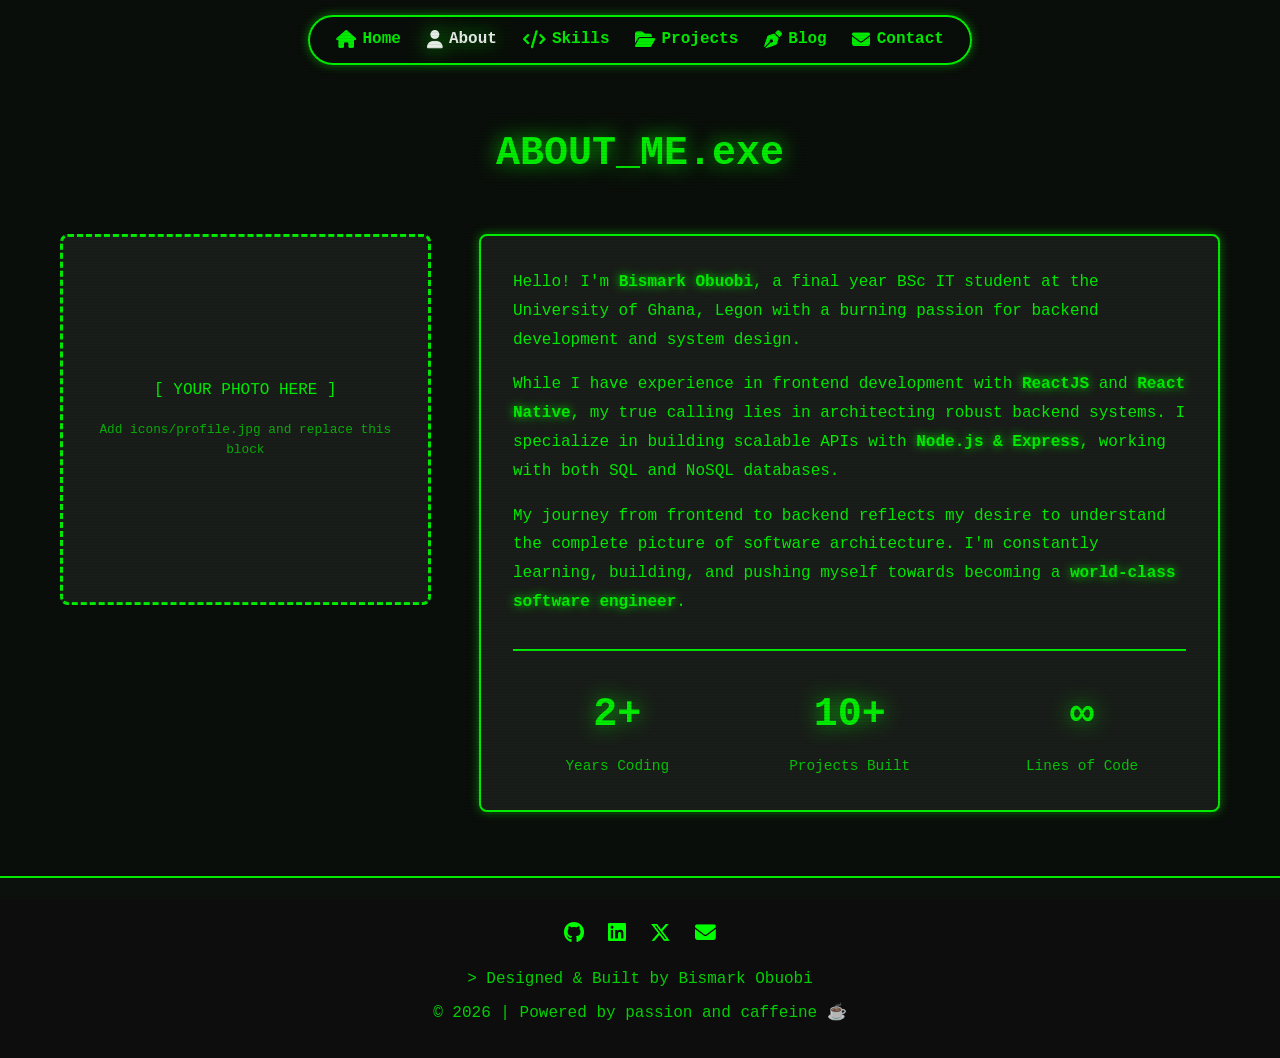
==== about.html @ 751a3803 "Split portfolio into multiple pages, add Markdown blog, reduce flicker - Break single-page site into" ====
<!DOCTYPE html>
<html lang="en">
<head>
    <meta charset="UTF-8">
    <meta name="viewport" content="width=device-width, initial-scale=1.0">
    <title>About — Bismark Obuobi</title>
    <meta name="description" content="About Bismark Obuobi — a final-year BSc IT student and backend developer passionate about system design.">
    <link rel="stylesheet" href="styles.css">
    <link rel="stylesheet" href="https://cdnjs.cloudflare.com/ajax/libs/font-awesome/6.5.1/css/all.min.css">
</head>
<body>
    <div class="scanlines"></div>
    <div class="crt"></div>

    <header>
        <nav id="navbar" aria-label="Primary">
            <ul>
                <li><a href="index.html"><i class="fas fa-home nav-icon" aria-hidden="true"></i><span class="nav-label">Home</span></a></li>
                <li><a href="about.html"><i class="fas fa-user nav-icon" aria-hidden="true"></i><span class="nav-label">About</span></a></li>
                <li><a href="skills.html"><i class="fas fa-code nav-icon" aria-hidden="true"></i><span class="nav-label">Skills</span></a></li>
                <li><a href="projects.html"><i class="fas fa-folder-open nav-icon" aria-hidden="true"></i><span class="nav-label">Projects</span></a></li>
                <li><a href="blog.html"><i class="fas fa-pen-nib nav-icon" aria-hidden="true"></i><span class="nav-label">Blog</span></a></li>
                <li><a href="contact.html"><i class="fas fa-envelope nav-icon" aria-hidden="true"></i><span class="nav-label">Contact</span></a></li>
            </ul>
        </nav>
    </header>

    <main>
        <section class="about page-section">
            <div class="container">
                <h2 class="section-title glitch" data-text="ABOUT_ME.exe">ABOUT_ME.exe</h2>
                <div class="about-content">
                    <div class="about-image reveal">
                        <!-- Replace the placeholder with: <img src="icons/profile.jpg" alt="Bismark Obuobi"> -->
                        <div class="placeholder-image">
                            <p>[ YOUR PHOTO HERE ]</p>
                            <p class="small-text">Add icons/profile.jpg and replace this block</p>
                        </div>
                    </div>
                    <div class="about-text reveal">
                        <div class="retro-card">
                            <p>
                                Hello! I'm <span class="highlight">Bismark Obuobi</span>, a final year BSc IT student
                                at the University of Ghana, Legon with a burning passion for backend development
                                and system design.
                            </p>
                            <p>
                                While I have experience in frontend development with <span class="highlight">ReactJS</span>
                                and <span class="highlight">React Native</span>, my true calling lies in architecting
                                robust backend systems. I specialize in building scalable APIs with
                                <span class="highlight">Node.js &amp; Express</span>, working with both SQL and NoSQL databases.
                            </p>
                            <p>
                                My journey from frontend to backend reflects my desire to understand the complete
                                picture of software architecture. I'm constantly learning, building, and pushing
                                myself towards becoming a <span class="highlight">world-class software engineer</span>.
                            </p>
                            <div class="stats-box">
                                <div class="stat-item">
                                    <span class="stat-number">2+</span>
                                    <span class="stat-label">Years Coding</span>
                                </div>
                                <div class="stat-item">
                                    <span class="stat-number">10+</span>
                                    <span class="stat-label">Projects Built</span>
                                </div>
                                <div class="stat-item">
                                    <span class="stat-number">&#8734;</span>
                                    <span class="stat-label">Lines of Code</span>
                                </div>
                            </div>
                        </div>
                    </div>
                </div>
            </div>
        </section>
    </main>

    <footer class="footer">
        <div class="container">
            <div class="footer-content">
                <div class="footer-socials">
                    <a href="https://github.com/kev-69" target="_blank" rel="noopener" aria-label="GitHub"><i class="fab fa-github"></i></a>
                    <a href="https://www.linkedin.com/in/bismark-obuobi" target="_blank" rel="noopener" aria-label="LinkedIn"><i class="fab fa-linkedin"></i></a>
                    <a href="https://twitter.com/statuscode_200" target="_blank" rel="noopener" aria-label="Twitter"><i class="fab fa-x-twitter"></i></a>
                    <a href="mailto:bismarkobuobi19@gmail.com" aria-label="Email"><i class="fas fa-envelope"></i></a>
                </div>
                <p class="footer-text"><span class="blink">&gt;</span> Designed &amp; Built by Bismark Obuobi</p>
                <p class="footer-text">&copy; <span data-year>2025</span> | Powered by passion and caffeine &#9749;</p>
            </div>
        </div>
    </footer>

    <script src="script.js"></script>
</body>
</html>
---- styles.css ----
/* ============================================================
   Bismark Obuobi — Portfolio
   Shared stylesheet (terminal / CRT theme)
   ============================================================ */

/* Reset and Base Styles */
* {
    margin: 0;
    padding: 0;
    box-sizing: border-box;
}

:root {
    --primary-color: #00ff00;
    --secondary-color: #00cc00;
    --bg-color: #0a0a0a;
    --card-bg: #1a1a1a;
    --text-color: #00ff00;
    --text-dim: #009900;
    --border-color: #00ff00;
    --shadow: 0 0 10px rgba(0, 255, 0, 0.5);
    --glow: 0 0 20px rgba(0, 255, 0, 0.8);
    --max-width: 1200px;
}

html {
    scroll-behavior: smooth;
}

body {
    font-family: 'Courier New', Courier, monospace;
    background-color: var(--bg-color);
    color: var(--text-color);
    line-height: 1.6;
    overflow-x: hidden;
    min-height: 100vh;
    display: flex;
    flex-direction: column;
}

a {
    color: inherit;
}

img {
    max-width: 100%;
}

/* ============================================================
   CRT / Scanline effects  (tamed — no more strobing)
   ============================================================ */
.scanlines {
    position: fixed;
    inset: 0;
    background: repeating-linear-gradient(
        0deg,
        rgba(0, 0, 0, 0.12),
        rgba(0, 0, 0, 0.12) 1px,
        transparent 1px,
        transparent 3px
    );
    pointer-events: none;
    z-index: 9999;
    opacity: 0.6;
}

/* Static green tint — a steady glow, no animation */
.crt::after {
    content: "";
    position: fixed;
    inset: 0;
    background: rgba(0, 255, 0, 0.015);
    z-index: 9998;
    pointer-events: none;
}

/* A single, very gentle brightness breathe instead of a strobe */
.crt::before {
    content: "";
    position: fixed;
    inset: 0;
    background: rgba(18, 16, 16, 0.08);
    z-index: 9998;
    pointer-events: none;
    animation: crtBreathe 6s ease-in-out infinite;
}

@keyframes crtBreathe {
    0%, 100% { opacity: 0.35; }
    50%      { opacity: 0.5; }
}

/* Container */
.container {
    max-width: var(--max-width);
    width: 100%;
    margin: 0 auto;
    padding: 0 20px;
}

/* ============================================================
   Header / Navigation
   ============================================================ */
header {
    position: fixed;
    top: 0;
    left: 0;
    right: 0;
    z-index: 1000;
    padding: 15px 0;
    pointer-events: none;
}

#navbar {
    position: relative;
    margin: 0 auto;
    width: max-content;
    max-width: calc(100% - 30px);
    background: rgba(10, 10, 10, 0.95);
    border: 2px solid var(--border-color);
    border-radius: 50px;
    backdrop-filter: blur(10px);
    box-shadow: var(--shadow);
    padding: 10px 26px;
    transition: background 0.3s ease, border-color 0.3s ease, box-shadow 0.3s ease;
    pointer-events: auto;
}

#navbar.scrolled {
    background: rgba(10, 10, 10, 0.55);
    border-color: rgba(0, 255, 0, 0.5);
    box-shadow: 0 0 5px rgba(0, 255, 0, 0.3);
}

#navbar ul {
    list-style: none;
    display: flex;
    justify-content: center;
    align-items: center;
    gap: 1.6rem;
}

#navbar li {
    display: flex;
    align-items: center;
}

#navbar a {
    color: var(--text-color);
    text-decoration: none;
    font-weight: bold;
    display: flex;
    align-items: center;
    gap: 0.4rem;
    transition: color 0.2s ease, text-shadow 0.2s ease;
}

.nav-icon {
    font-size: 18px;
}

/* Text label shown on wide screens */
.nav-label {
    display: inline-block;
}

#navbar a:hover,
#navbar a:focus-visible {
    text-shadow: var(--glow);
    outline: none;
}

/* Active page indicator */
#navbar a.active {
    color: #fff;
    text-shadow: var(--glow);
}

#navbar a.active .nav-icon {
    color: #fff;
}

/* ============================================================
   Page wrapper / shared section spacing
   ============================================================ */
main {
    flex: 1 0 auto;
    padding-top: 90px; /* clears fixed navbar */
}

section {
    padding: 4rem 0;
    position: relative;
}

.page-section {
    padding: 2rem 0 4rem;
}

.section-title {
    font-size: 2.5rem;
    text-align: center;
    margin-bottom: 3rem;
    text-shadow: var(--glow);
    position: relative;
    word-break: break-word;
}

.section-subtitle {
    text-align: center;
    opacity: 0.8;
    margin-top: -2rem;
    margin-bottom: 3rem;
}

/* ============================================================
   Glitch effect (now only on hover — no constant jitter)
   ============================================================ */
.glitch {
    position: relative;
}

.glitch::before,
.glitch::after {
    content: attr(data-text);
    position: absolute;
    top: 0;
    left: 0;
    width: 100%;
    height: 100%;
    opacity: 0;
    pointer-events: none;
}

.glitch:hover::before {
    left: 2px;
    text-shadow: -2px 0 #ff00de;
    animation: glitch-1 0.6s steps(2, end) 2;
    opacity: 1;
}

.glitch:hover::after {
    left: -2px;
    text-shadow: -2px 0 #00ffff;
    animation: glitch-2 0.6s steps(2, end) 2;
    opacity: 1;
}

@keyframes glitch-1 {
    0%   { clip-path: inset(20% 0 60% 0); }
    50%  { clip-path: inset(60% 0 10% 0); }
    100% { clip-path: inset(10% 0 70% 0); }
}

@keyframes glitch-2 {
    0%   { clip-path: inset(70% 0 10% 0); }
    50%  { clip-path: inset(15% 0 55% 0); }
    100% { clip-path: inset(50% 0 30% 0); }
}

/* ============================================================
   Terminal window
   ============================================================ */
.hero {
    min-height: calc(100vh - 90px);
    display: flex;
    align-items: center;
    justify-content: center;
    padding: 2rem 0;
}

.terminal-window {
    background: var(--card-bg);
    border: 2px solid var(--border-color);
    border-radius: 8px;
    box-shadow: var(--shadow), inset 0 0 50px rgba(0, 255, 0, 0.05);
    overflow: hidden;
    max-width: 800px;
    width: 100%;
    margin: 0 auto;
}

.terminal-header {
    background: #0d0d0d;
    padding: 0.5rem 1rem;
    border-bottom: 2px solid var(--border-color);
    display: flex;
    align-items: center;
    gap: 0.5rem;
}

.terminal-button {
    width: 12px;
    height: 12px;
    border-radius: 50%;
}

.terminal-button.red    { background: #ff5f56; box-shadow: 0 0 5px #ff5f56; }
.terminal-button.yellow { background: #ffbd2e; box-shadow: 0 0 5px #ffbd2e; }
.terminal-button.green  { background: #27c93f; box-shadow: 0 0 5px #27c93f; }

.terminal-title {
    margin-left: auto;
    font-size: 0.9rem;
    opacity: 0.7;
}

.terminal-body {
    padding: 2rem;
    font-size: 1.1rem;
}

.terminal-line {
    margin: 1rem 0;
}

.prompt {
    color: var(--secondary-color);
    font-weight: bold;
}

.command {
    color: #00ffff;
    margin-left: 0.5rem;
}

.terminal-output {
    color: var(--text-color);
    margin: 0.5rem 0 0.5rem 0.5rem;
    opacity: 0;
}

/* ============================================================
   Animations (kept, but calmed)
   ============================================================ */
@keyframes blink {
    0%, 50%   { opacity: 1; }
    51%, 100% { opacity: 0; }
}

.blink {
    animation: blink 1.1s steps(1) infinite;
}

.cursor {
    display: inline-block;
    width: 10px;
    height: 20px;
    background: var(--primary-color);
    margin-left: 5px;
    vertical-align: middle;
    animation: blink 1.1s steps(1) infinite;
}

@keyframes typewriter   { from { width: 0; } to { width: 47%; } }
@keyframes typewriter1  { from { width: 0; } to { width: 20%; } }

.typewriter-1 {
    display: inline-block;
    overflow: hidden;
    white-space: nowrap;
    border-right: 2px solid var(--primary-color);
    animation: typewriter1 1s steps(10) 0.5s forwards;
    width: 0;
}

.typewriter-2 {
    display: inline-block;
    overflow: hidden;
    white-space: nowrap;
    border-right: 2px solid var(--primary-color);
    animation: typewriter 1.5s steps(15) 3s forwards;
    width: 0;
}

@keyframes fadeIn {
    from { opacity: 0; }
    to   { opacity: 1; }
}

.fade-in {
    animation: fadeIn 0.5s ease-in forwards;
}

/* ============================================================
   About Section
   ============================================================ */
.about-content {
    display: grid;
    grid-template-columns: 1fr 2fr;
    gap: 3rem;
    align-items: start;
}

.about-image img {
    width: 100%;
    border: 3px solid var(--border-color);
    border-radius: 8px;
    box-shadow: var(--shadow);
    filter: brightness(0.9) contrast(1.2);
}

.placeholder-image {
    width: 100%;
    aspect-ratio: 1;
    border: 3px dashed var(--border-color);
    border-radius: 8px;
    display: flex;
    flex-direction: column;
    align-items: center;
    justify-content: center;
    background: var(--card-bg);
    text-align: center;
    padding: 2rem;
}

.placeholder-image p { margin: 0.5rem 0; }
.small-text { font-size: 0.8rem; opacity: 0.7; }

.retro-card {
    background: var(--card-bg);
    border: 2px solid var(--border-color);
    border-radius: 8px;
    padding: 2rem;
    box-shadow: var(--shadow);
}

.retro-card p { margin-bottom: 1rem; line-height: 1.8; }

.highlight {
    color: var(--primary-color);
    font-weight: bold;
    text-shadow: 0 0 10px var(--primary-color);
}

.stats-box {
    display: grid;
    grid-template-columns: repeat(3, 1fr);
    gap: 1.5rem;
    margin-top: 2rem;
    padding-top: 2rem;
    border-top: 2px solid var(--border-color);
}

.stat-item { text-align: center; }

.stat-number {
    display: block;
    font-size: 2.5rem;
    font-weight: bold;
    color: var(--primary-color);
    text-shadow: var(--glow);
    margin-bottom: 0.5rem;
}

.stat-label { display: block; font-size: 0.9rem; opacity: 0.8; }

/* ============================================================
   Skills Section
   ============================================================ */
.skills-grid {
    display: grid;
    grid-template-columns: repeat(auto-fit, minmax(300px, 1fr));
    gap: 2rem;
}

.skill-category {
    background: var(--card-bg);
    border: 2px solid var(--border-color);
    border-radius: 8px;
    padding: 2rem;
    box-shadow: var(--shadow);
}

.category-title {
    font-size: 1.3rem;
    margin-bottom: 1.5rem;
    text-shadow: 0 0 10px var(--primary-color);
}

.skill-bars {
    display: flex;
    flex-direction: column;
    gap: 1.5rem;
}

.skill-item { position: relative; }
.skill-name { margin-bottom: 0.5rem; font-weight: bold; }

.skill-bar {
    width: 100%;
    height: 25px;
    background: rgba(0, 255, 0, 0.1);
    border: 1px solid var(--border-color);
    border-radius: 4px;
    overflow: hidden;
    position: relative;
}

.skill-progress {
    height: 100%;
    width: 0;
    background: linear-gradient(90deg, var(--secondary-color) 0%, var(--primary-color) 100%);
    box-shadow: 0 0 10px var(--primary-color);
    border-radius: 4px;
    transition: width 1.4s ease-out;
}

.skill-progress::after {
    content: attr(data-progress) '%';
    position: absolute;
    right: 10px;
    top: 50%;
    transform: translateY(-50%);
    color: var(--bg-color);
    font-weight: bold;
    font-size: 0.9rem;
}

/* ============================================================
   Projects Section
   ============================================================ */
.projects-grid {
    display: grid;
    grid-template-columns: repeat(auto-fit, minmax(min(100%, 420px), 1fr));
    gap: 2rem;
}

.project-card {
    background: var(--card-bg);
    border: 2px solid var(--border-color);
    border-radius: 8px;
    overflow: hidden;
    box-shadow: var(--shadow);
    transition: transform 0.3s ease, box-shadow 0.3s ease, border-color 0.3s ease;
}

.project-card:hover {
    transform: translateY(-5px);
    box-shadow: var(--glow);
    border-color: var(--primary-color);
}

.project-header {
    background: #0d0d0d;
    padding: 1.5rem;
    border-bottom: 2px solid var(--border-color);
    display: flex;
    align-items: center;
    gap: 1rem;
}

.project-icon { font-size: 2rem; }
.project-header h3 { font-size: 1.3rem; text-shadow: 0 0 10px var(--primary-color); }

.project-body { padding: 2rem; }
.project-description { margin-bottom: 1.5rem; line-height: 1.8; }

.project-tech {
    display: flex;
    flex-wrap: wrap;
    gap: 0.5rem;
    margin-bottom: 1.5rem;
}

.tech-tag {
    background: rgba(0, 255, 0, 0.1);
    border: 1px solid var(--border-color);
    padding: 0.3rem 0.8rem;
    border-radius: 4px;
    font-size: 0.85rem;
}

.project-features { margin-bottom: 1.5rem; }
.project-features p { margin: 0.5rem 0; }

.project-status {
    display: flex;
    align-items: center;
    flex-wrap: wrap;
    gap: 1rem;
    padding-top: 1rem;
    border-top: 1px solid var(--border-color);
}

.status-badge {
    background: var(--secondary-color);
    color: var(--bg-color);
    padding: 0.3rem 0.8rem;
    border-radius: 4px;
    font-weight: bold;
    font-size: 0.85rem;
    box-shadow: 0 0 10px var(--secondary-color);
}

.status-badge.pending { background: #ffaa00; box-shadow: 0 0 10px #ffaa00; }
.status-text { font-size: 0.9rem; opacity: 0.8; }

.project-links {
    display: flex;
    gap: 1rem;
    margin-top: 1rem;
}

.project-links a {
    color: var(--primary-color);
    text-decoration: none;
    font-weight: bold;
    transition: text-shadow 0.2s ease;
}

.project-links a:hover { text-shadow: var(--glow); }

/* ============================================================
   Blog
   ============================================================ */
.blog-grid {
    display: grid;
    grid-template-columns: repeat(auto-fill, minmax(min(100%, 340px), 1fr));
    gap: 2rem;
}

.post-card {
    background: var(--card-bg);
    border: 2px solid var(--border-color);
    border-radius: 8px;
    box-shadow: var(--shadow);
    overflow: hidden;
    display: flex;
    flex-direction: column;
    transition: transform 0.3s ease, box-shadow 0.3s ease, border-color 0.3s ease;
}

.post-card:hover {
    transform: translateY(-5px);
    box-shadow: var(--glow);
    border-color: var(--primary-color);
}

.post-card-header {
    background: #0d0d0d;
    padding: 0.75rem 1rem;
    border-bottom: 2px solid var(--border-color);
    font-size: 0.85rem;
    opacity: 0.8;
    display: flex;
    justify-content: space-between;
    gap: 1rem;
}

.post-card-body {
    padding: 1.5rem;
    display: flex;
    flex-direction: column;
    gap: 0.75rem;
    flex: 1;
}

.post-card-body h3 {
    font-size: 1.25rem;
    text-shadow: 0 0 8px var(--primary-color);
    line-height: 1.4;
}

.post-card-body .post-excerpt {
    opacity: 0.85;
    flex: 1;
}

.post-card-body a.read-more {
    text-decoration: none;
    color: var(--primary-color);
    font-weight: bold;
    align-self: flex-start;
}

.post-card-body a.read-more:hover { text-shadow: var(--glow); }

.post-tags {
    display: flex;
    flex-wrap: wrap;
    gap: 0.4rem;
}

.post-tags .tech-tag { font-size: 0.75rem; }

.post-card-link {
    text-decoration: none;
    color: inherit;
    display: flex;
    flex-direction: column;
    flex: 1;
}

/* Single post view */
.post-article {
    max-width: 780px;
    margin: 0 auto;
    background: var(--card-bg);
    border: 2px solid var(--border-color);
    border-radius: 8px;
    box-shadow: var(--shadow);
    overflow: hidden;
}

.post-article .post-meta-bar {
    background: #0d0d0d;
    padding: 0.6rem 1.25rem;
    border-bottom: 2px solid var(--border-color);
    font-size: 0.85rem;
    opacity: 0.8;
}

.post-content {
    padding: 2.5rem;
    font-size: 1.05rem;
}

.post-content h1,
.post-content h2,
.post-content h3 {
    margin: 1.8rem 0 1rem;
    text-shadow: 0 0 10px var(--primary-color);
    line-height: 1.3;
}

.post-content h1 { font-size: 2rem; }
.post-content h2 { font-size: 1.6rem; }
.post-content h3 { font-size: 1.3rem; }

.post-content p { margin-bottom: 1.2rem; }
.post-content ul,
.post-content ol { margin: 0 0 1.2rem 1.5rem; }
.post-content li { margin-bottom: 0.4rem; }

.post-content a {
    color: #00ffff;
    text-decoration: underline;
}

.post-content blockquote {
    border-left: 3px solid var(--primary-color);
    padding-left: 1rem;
    margin: 0 0 1.2rem;
    opacity: 0.85;
    font-style: italic;
}

.post-content code {
    background: rgba(0, 255, 0, 0.1);
    border: 1px solid rgba(0, 255, 0, 0.3);
    padding: 0.1rem 0.4rem;
    border-radius: 4px;
    font-size: 0.9em;
}

.post-content pre {
    background: #0d0d0d;
    border: 1px solid var(--border-color);
    border-radius: 6px;
    padding: 1.2rem;
    overflow-x: auto;
    margin-bottom: 1.2rem;
}

.post-content pre code {
    background: none;
    border: none;
    padding: 0;
}

.post-content img {
    border: 1px solid var(--border-color);
    border-radius: 6px;
    margin: 0.5rem 0 1.2rem;
}

.post-content hr {
    border: none;
    border-top: 1px dashed var(--border-color);
    margin: 2rem 0;
    opacity: 0.5;
}

.back-link {
    display: inline-block;
    margin-bottom: 2rem;
    color: var(--primary-color);
    text-decoration: none;
    font-weight: bold;
}

.back-link:hover { text-shadow: var(--glow); }

.loading-state,
.empty-state {
    text-align: center;
    opacity: 0.7;
    padding: 3rem 0;
}

/* ============================================================
   Contact Section
   ============================================================ */
.contact-content {
    display: grid;
    grid-template-columns: 1fr 1fr;
    gap: 3rem;
}

.contact-links {
    display: flex;
    flex-direction: column;
    gap: 1rem;
    margin: 1rem 0;
}

.contact-link {
    color: var(--text-color);
    text-decoration: none;
    transition: color 0.2s ease, text-shadow 0.2s ease, transform 0.2s ease;
    display: block;
    word-break: break-word;
}

.contact-link:hover {
    color: var(--primary-color);
    text-shadow: var(--glow);
    transform: translateX(10px);
}

.contact-cta h3 {
    font-size: 1.8rem;
    margin-bottom: 1rem;
    text-shadow: 0 0 10px var(--primary-color);
}

.cta-button {
    display: inline-block;
    margin-top: 1.5rem;
    padding: 1rem 2rem;
    background: transparent;
    border: 2px solid var(--border-color);
    color: var(--text-color);
    text-decoration: none;
    font-weight: bold;
    border-radius: 4px;
    transition: background 0.3s ease, color 0.3s ease, box-shadow 0.3s ease, transform 0.3s ease;
}

.cta-button:hover {
    background: var(--primary-color);
    color: var(--bg-color);
    box-shadow: var(--glow);
    transform: scale(1.05);
}

/* Hero CTA row on home page */
.hero-cta {
    display: flex;
    flex-wrap: wrap;
    gap: 1rem;
    margin-top: 1.5rem;
}

/* ============================================================
   Footer
   ============================================================ */
.footer {
    background: #0d0d0d;
    border-top: 2px solid var(--border-color);
    padding: 2rem 0;
    text-align: center;
    flex-shrink: 0;
}

.footer-content {
    display: flex;
    flex-direction: column;
    gap: 0.5rem;
}

.footer-text { opacity: 0.8; }

.footer-socials {
    display: flex;
    justify-content: center;
    gap: 1.5rem;
    margin: 0.5rem 0;
    font-size: 1.3rem;
}

.footer-socials a {
    color: var(--text-color);
    transition: color 0.2s ease, text-shadow 0.2s ease, transform 0.2s ease;
}

.footer-socials a:hover {
    color: var(--primary-color);
    text-shadow: var(--glow);
    transform: translateY(-3px);
}

.footer-ascii {
    margin-top: 1rem;
    font-size: 0.8rem;
    opacity: 0.5;
    overflow-x: auto;
    white-space: nowrap;
}

/* ============================================================
   Scroll reveal
   ============================================================ */
.reveal {
    opacity: 0;
    transform: translateY(30px);
    transition: opacity 0.6s ease-out, transform 0.6s ease-out;
    will-change: opacity, transform;
}

.reveal.visible {
    opacity: 1;
    transform: translateY(0);
}

/* ============================================================
   Responsive
   ============================================================ */
@media (max-width: 768px) {
    .nav-label { display: none; }   /* icons only on small screens */

    #navbar { padding: 10px 20px; }
    #navbar ul { gap: 1.4rem; }
    .nav-icon { font-size: 20px; }

    .about-content { grid-template-columns: 1fr; }
    .projects-grid { grid-template-columns: 1fr; }
    .contact-content { grid-template-columns: 1fr; }

    .section-title { font-size: 2rem; }
    .terminal-body { font-size: 0.95rem; padding: 1.5rem; }
    .post-content { padding: 1.5rem; }
}

@media (max-width: 480px) {
    #navbar { padding: 8px 14px; }
    #navbar ul { gap: 1rem; }
    .nav-icon { font-size: 18px; }
    .stats-box { grid-template-columns: 1fr; }
    main { padding-top: 80px; }
}

/* ============================================================
   Respect user motion preferences — kills remaining motion
   ============================================================ */
@media (prefers-reduced-motion: reduce) {
    *,
    *::before,
    *::after {
        animation-duration: 0.001ms !important;
        animation-iteration-count: 1 !important;
        transition-duration: 0.001ms !important;
        scroll-behavior: auto !important;
    }

    .crt::before { animation: none; opacity: 0.4; }
    .typewriter-1, .typewriter-2 { width: auto; border-right: none; }
    .terminal-output, .fade-in { opacity: 1 !important; }
    .reveal { opacity: 1; transform: none; }
    .skill-progress { transition: none; }
}
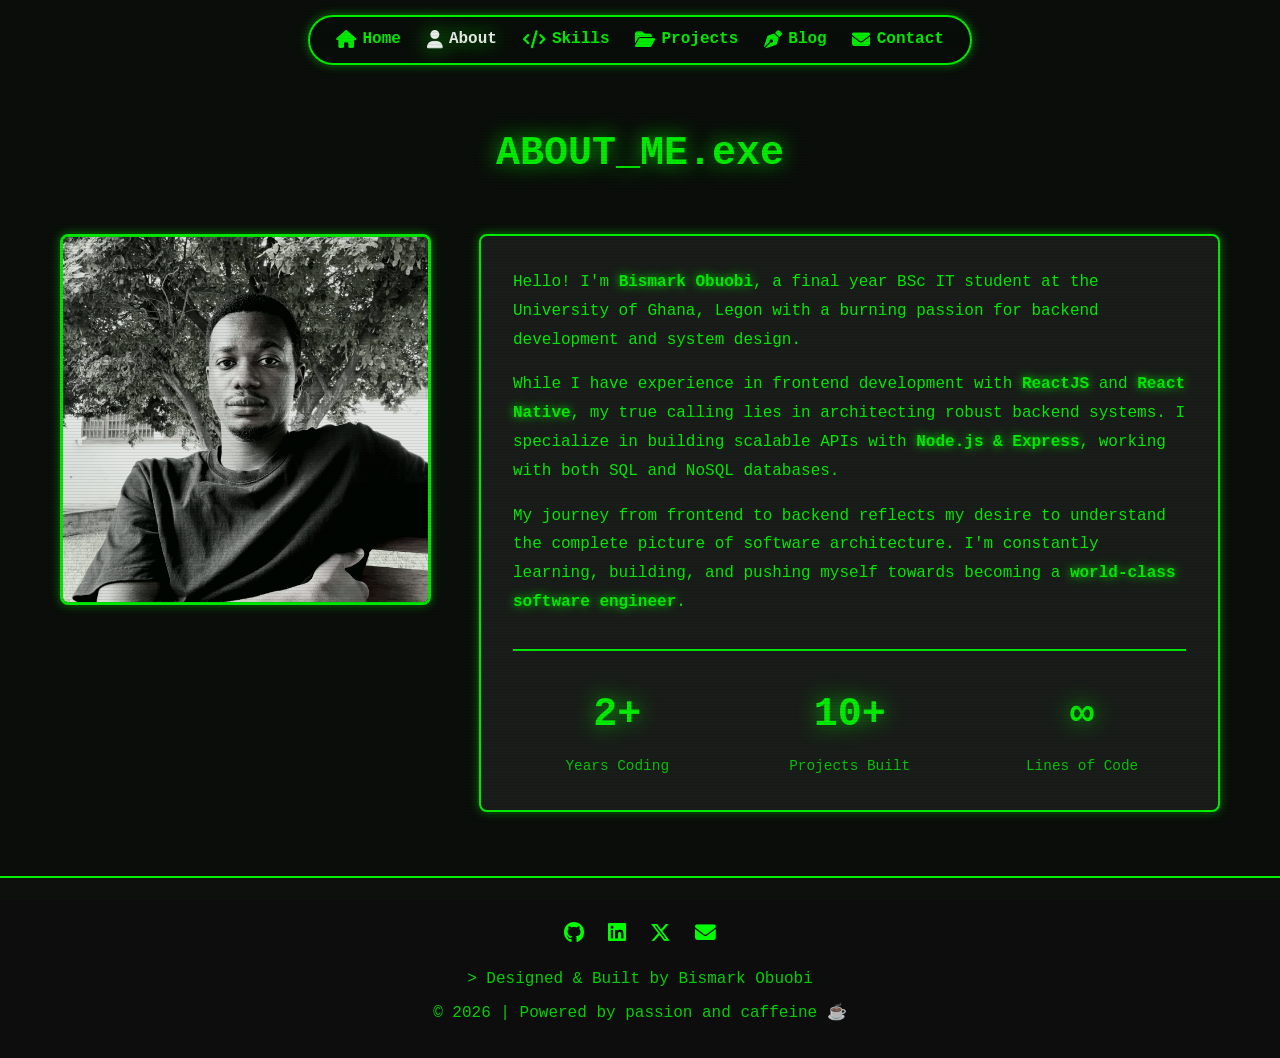
==== commit 5ecc74d6: "Add gym blog post, favicon, and profile photo - Publish "Building a Gym That Lives on the Internet" " ====
--- a/about.html
+++ b/about.html
@@ -5,6 +5,7 @@
     <meta name="viewport" content="width=device-width, initial-scale=1.0">
     <title>About — Bismark Obuobi</title>
     <meta name="description" content="About Bismark Obuobi — a final-year BSc IT student and backend developer passionate about system design.">
+    <link rel="icon" type="image/png" href="icons/favicon.png">
     <link rel="stylesheet" href="styles.css">
     <link rel="stylesheet" href="https://cdnjs.cloudflare.com/ajax/libs/font-awesome/6.5.1/css/all.min.css">
 </head>
@@ -31,11 +32,7 @@
                 <h2 class="section-title glitch" data-text="ABOUT_ME.exe">ABOUT_ME.exe</h2>
                 <div class="about-content">
                     <div class="about-image reveal">
-                        <!-- Replace the placeholder with: <img src="icons/profile.jpg" alt="Bismark Obuobi"> -->
-                        <div class="placeholder-image">
-                            <p>[ YOUR PHOTO HERE ]</p>
-                            <p class="small-text">Add icons/profile.jpg and replace this block</p>
-                        </div>
+                        <img src="icons/profile.jpg" alt="Bismark Obuobi">
                     </div>
                     <div class="about-text reveal">
                         <div class="retro-card">
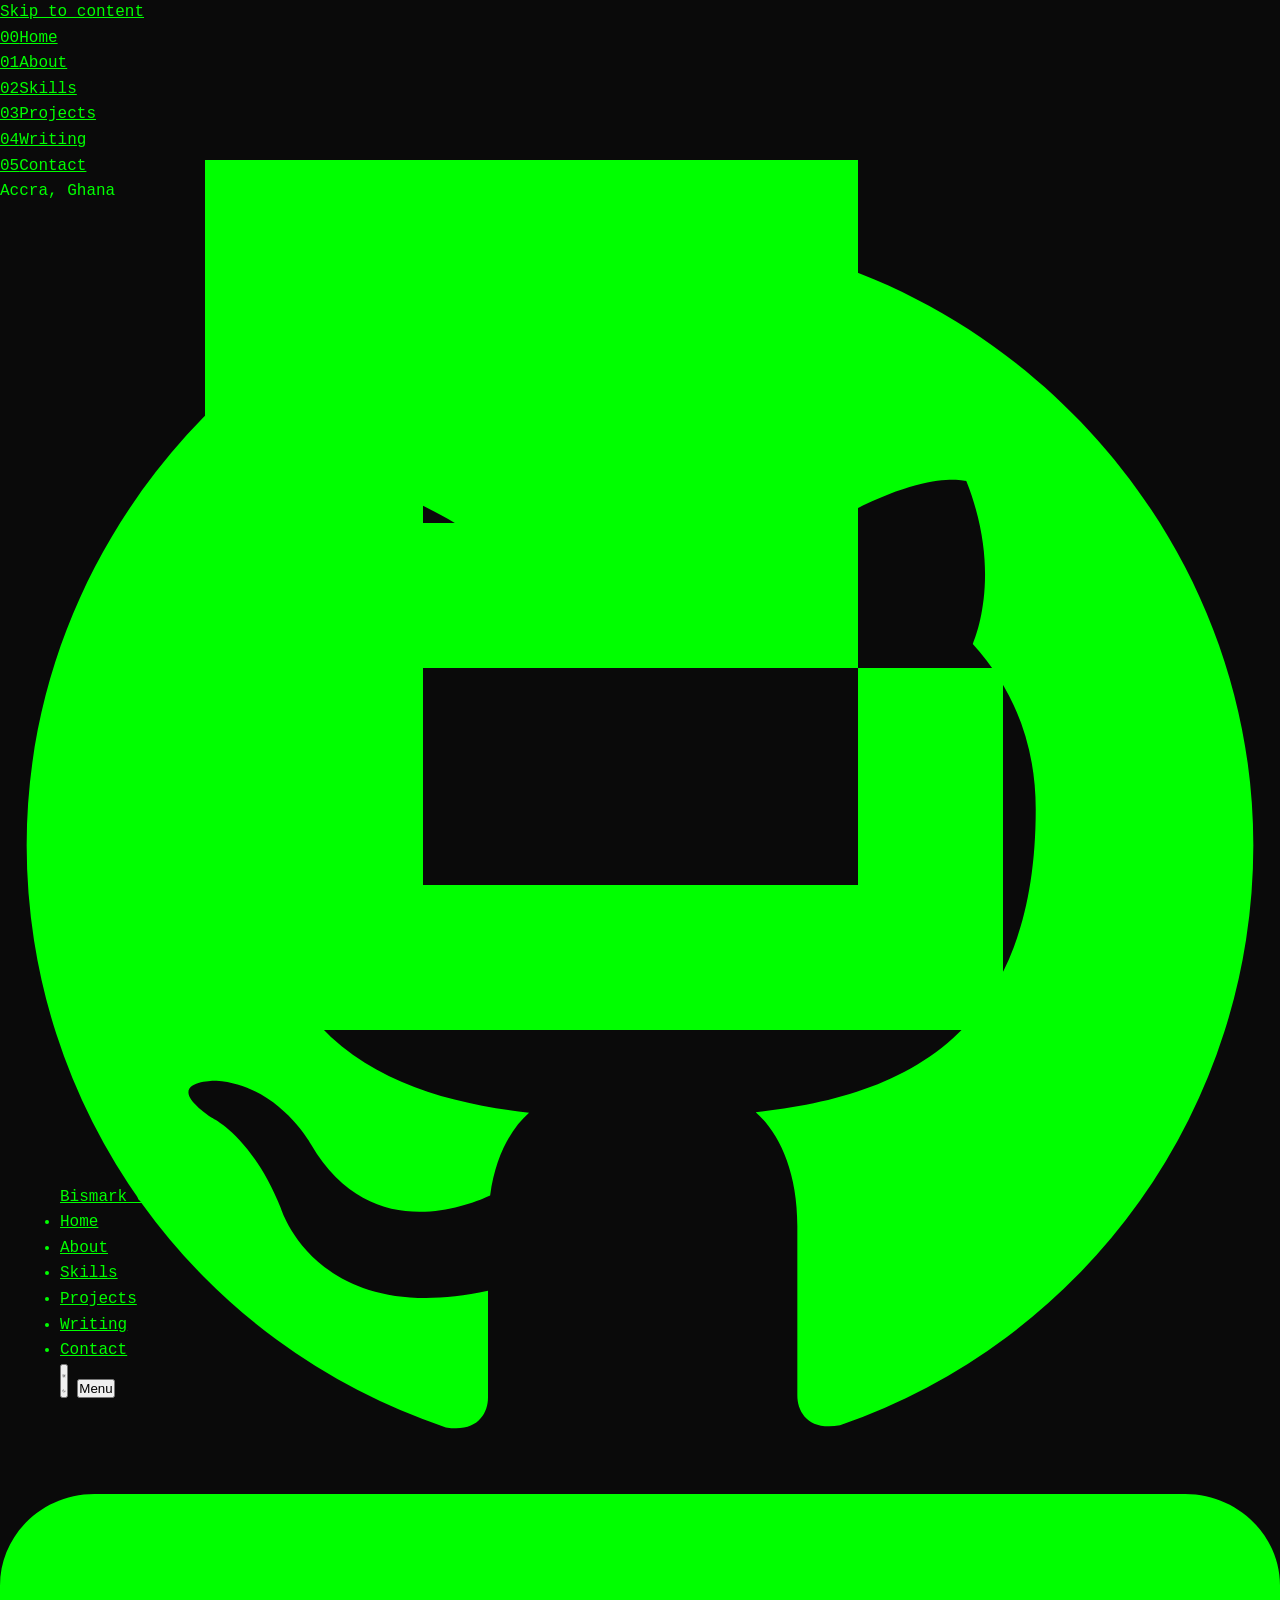
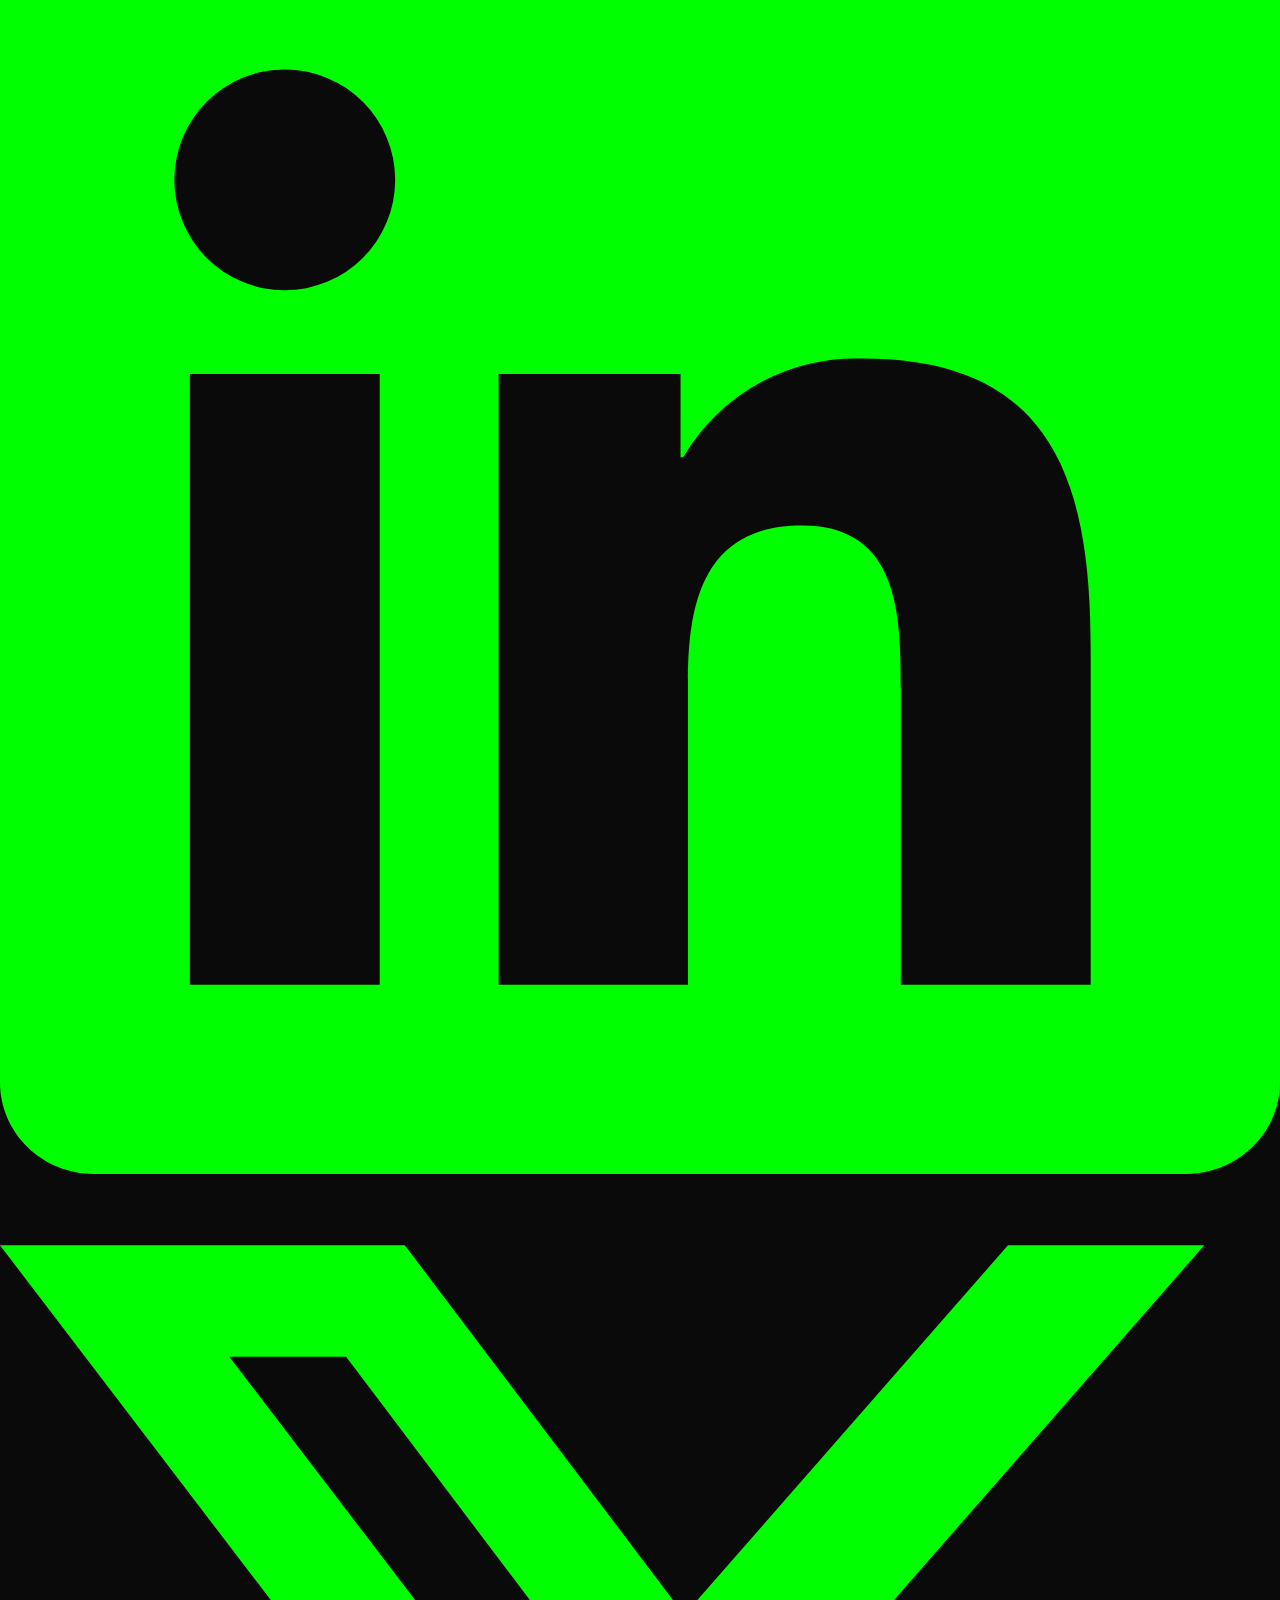
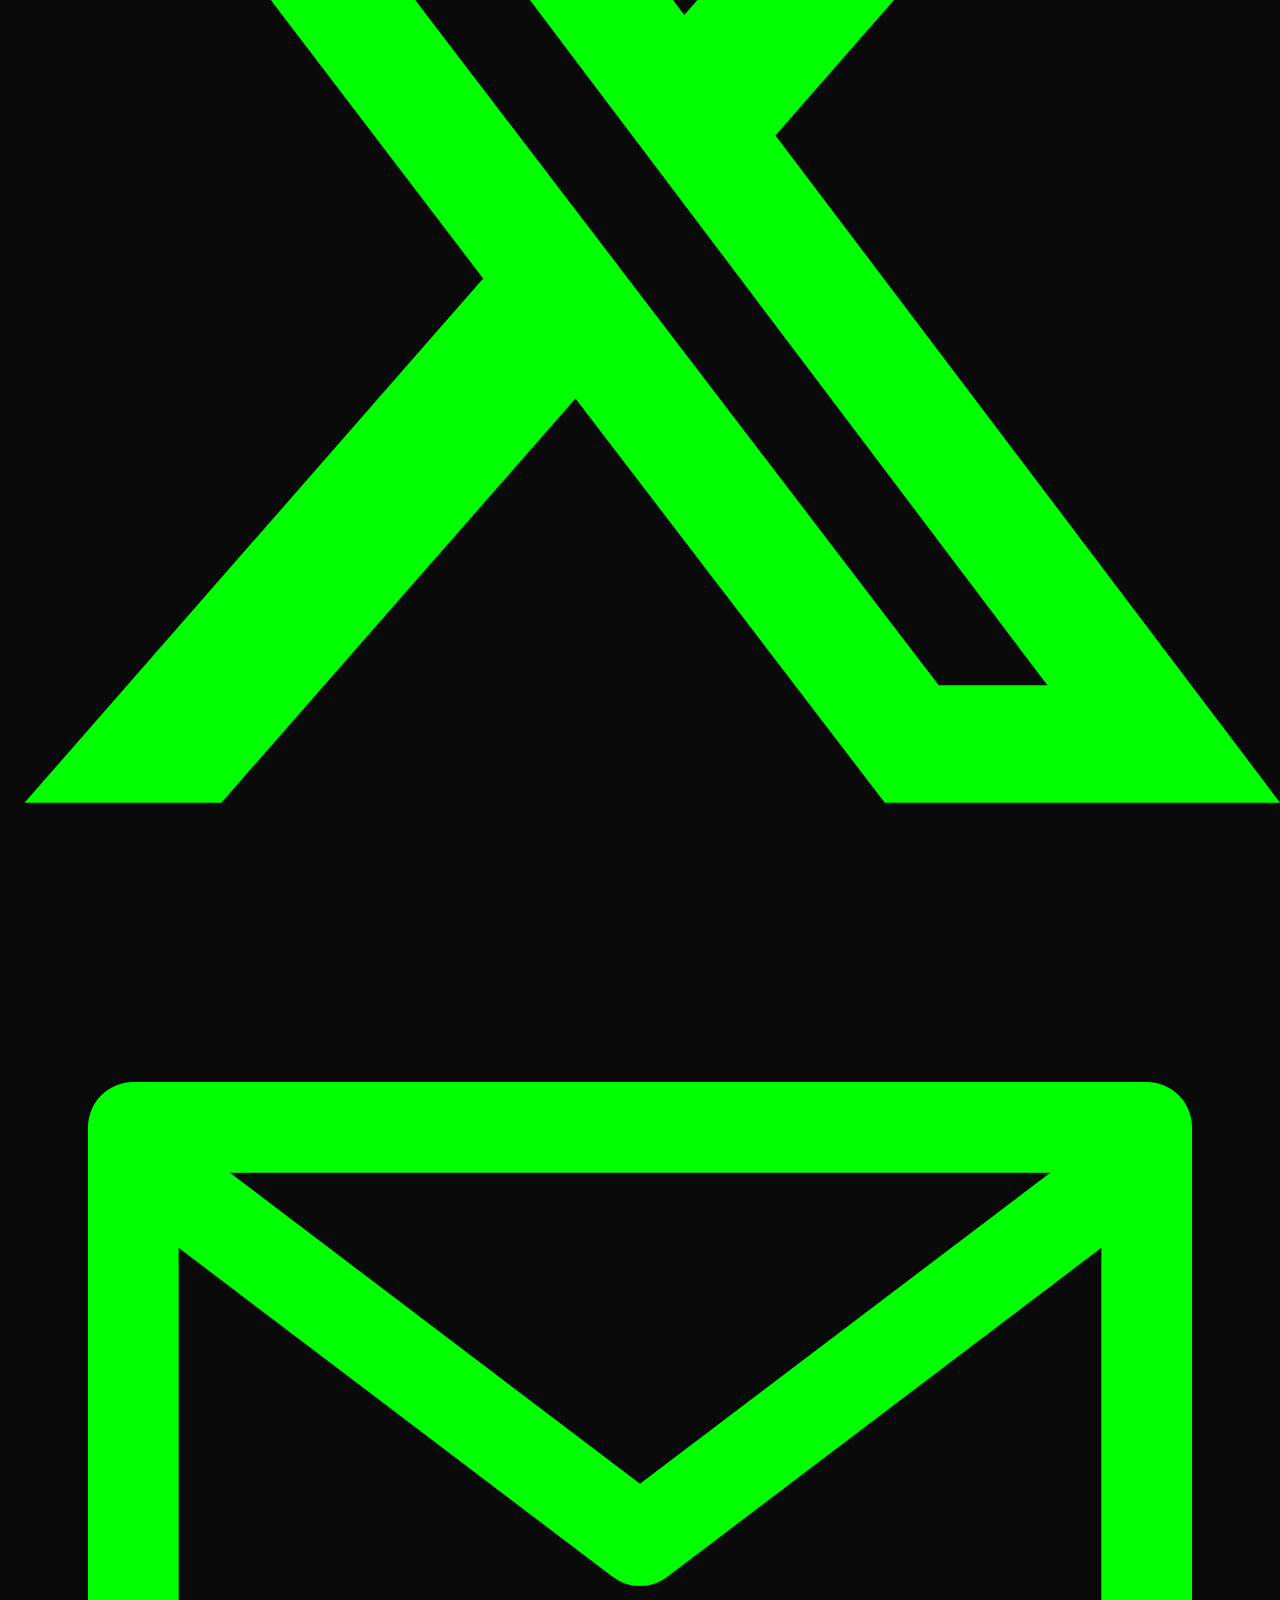
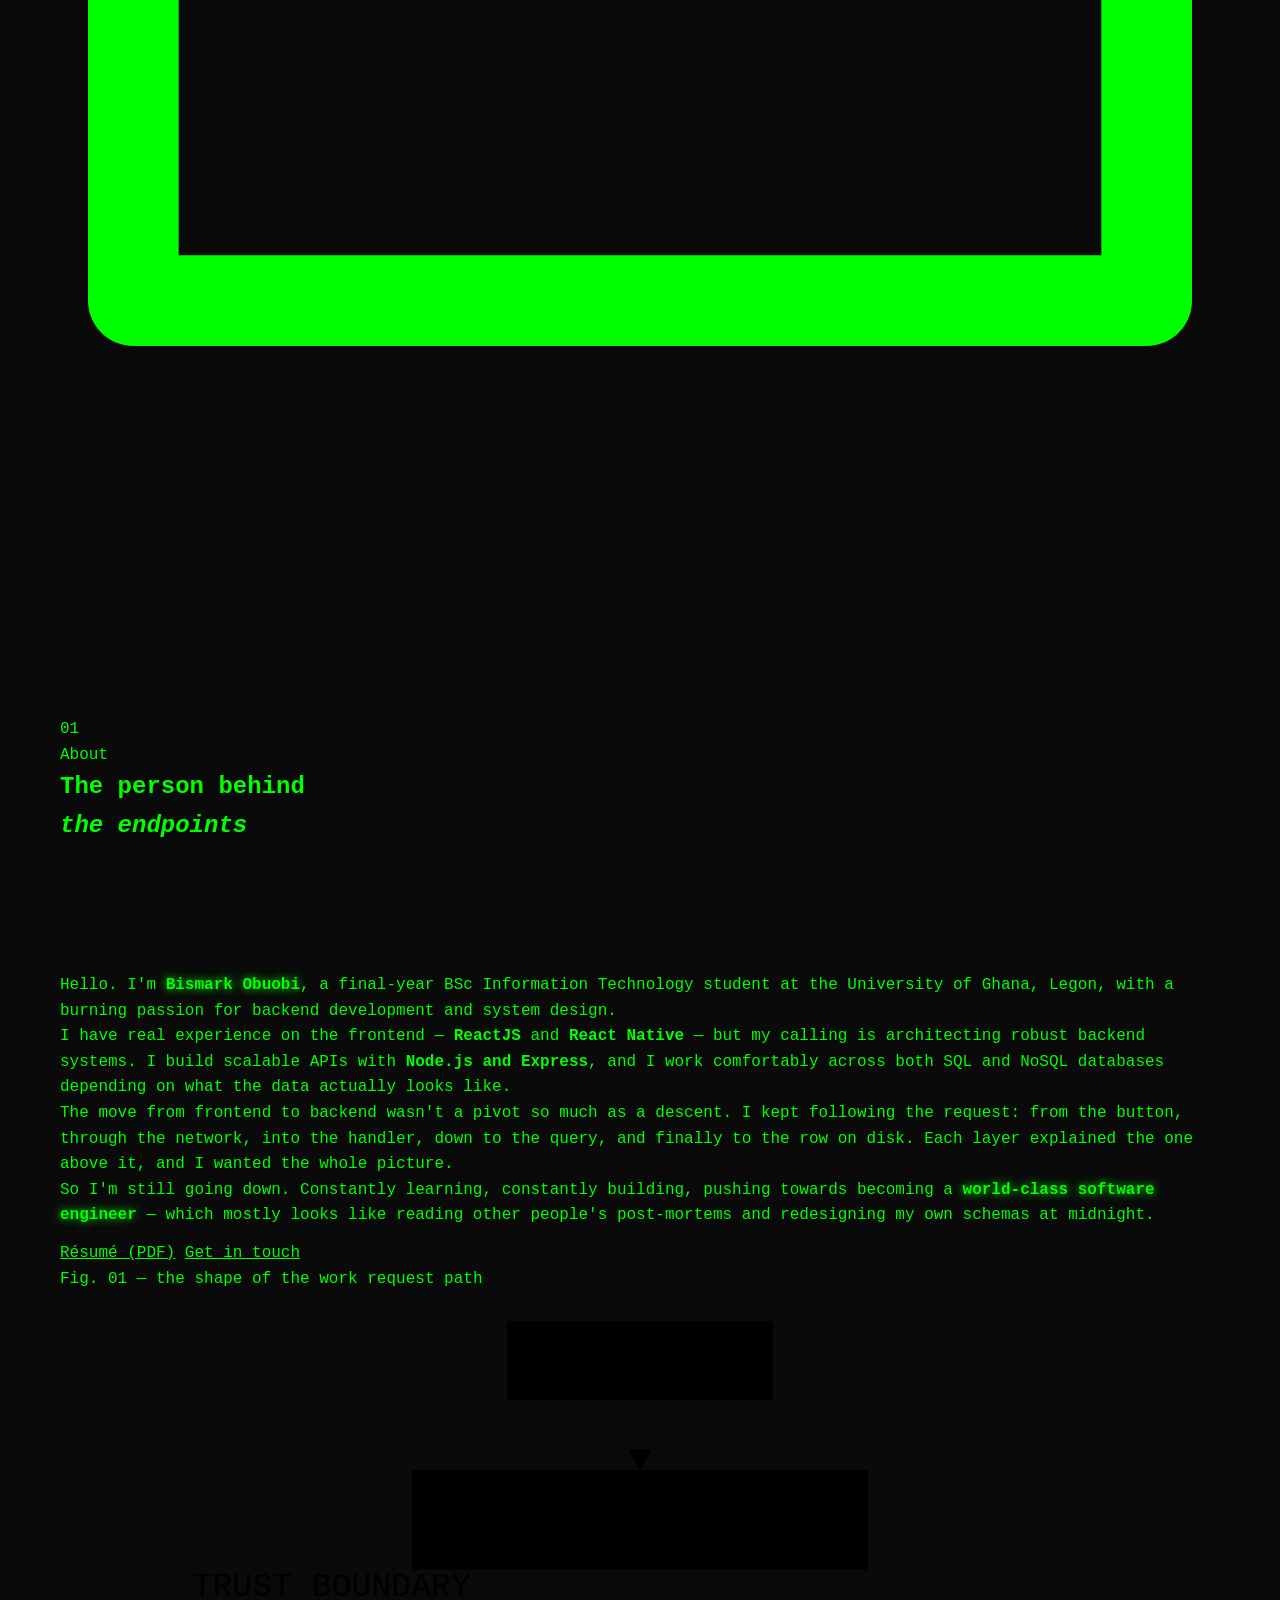
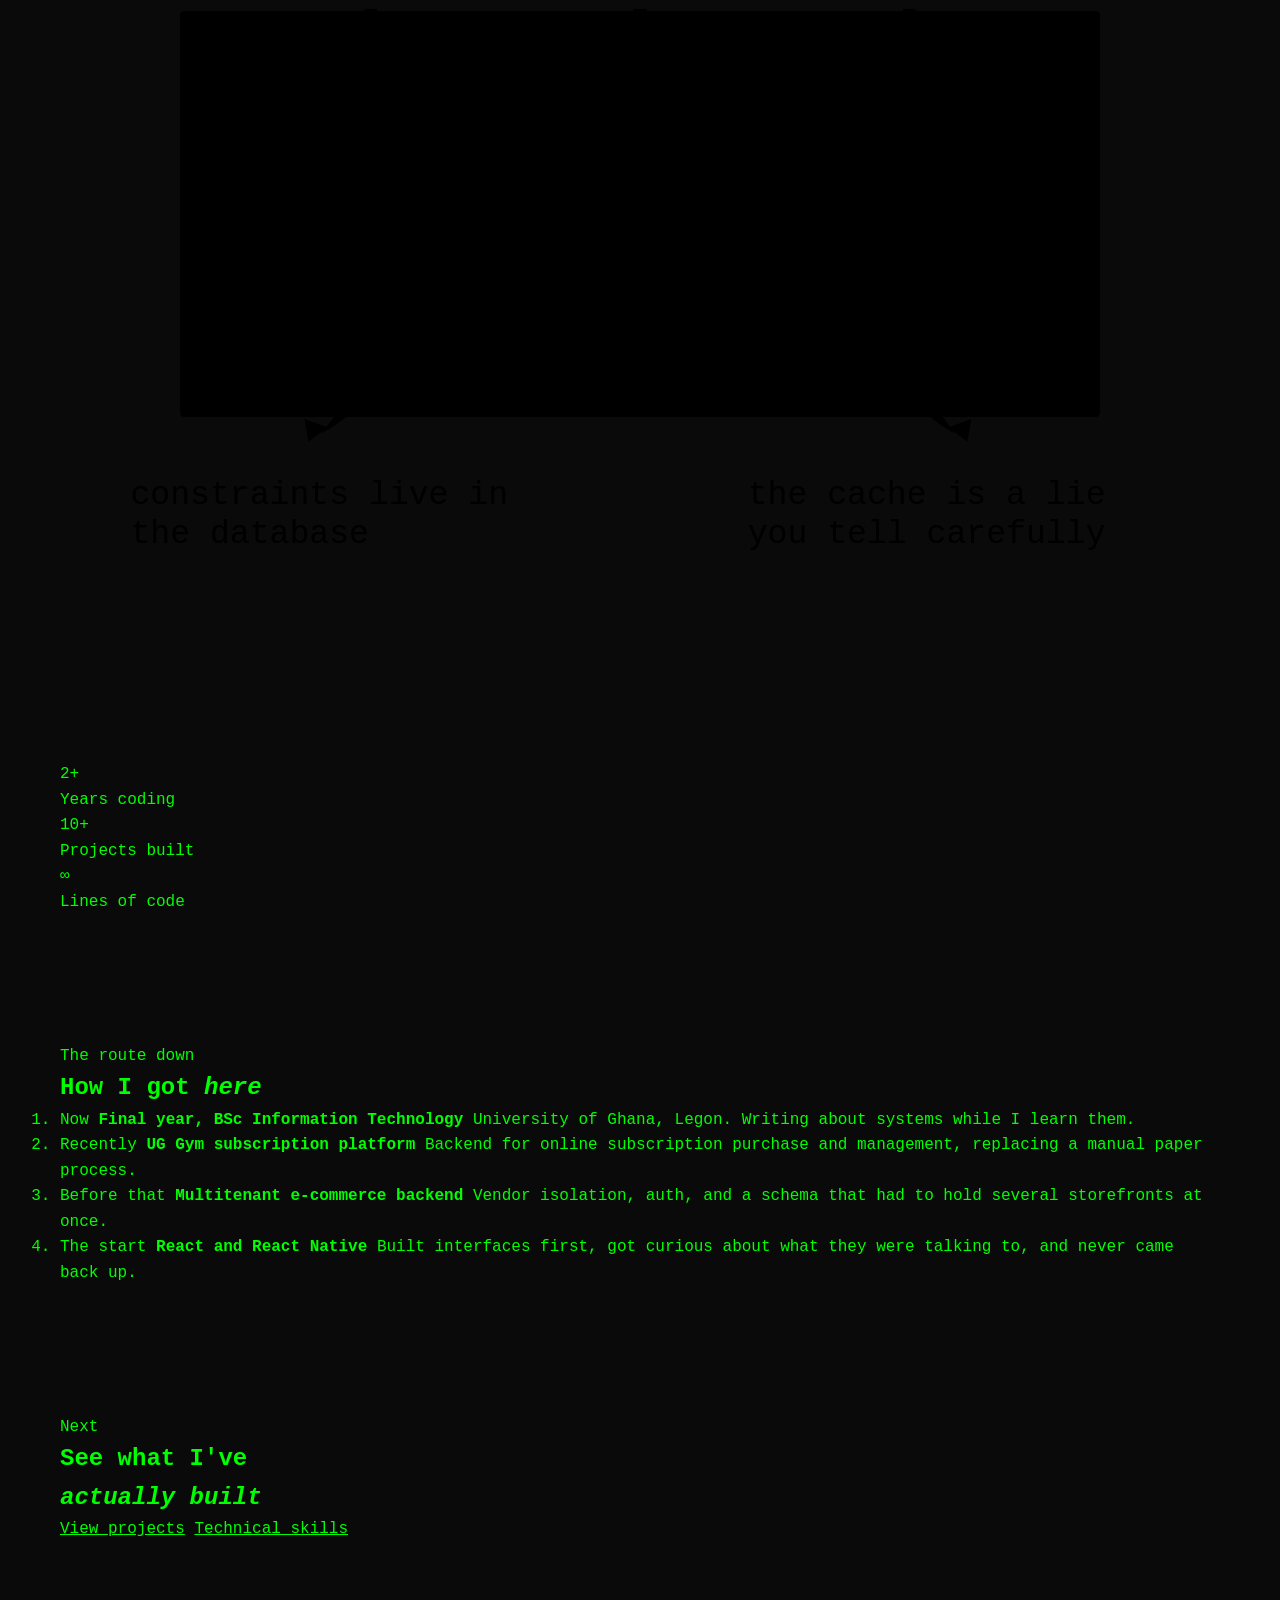
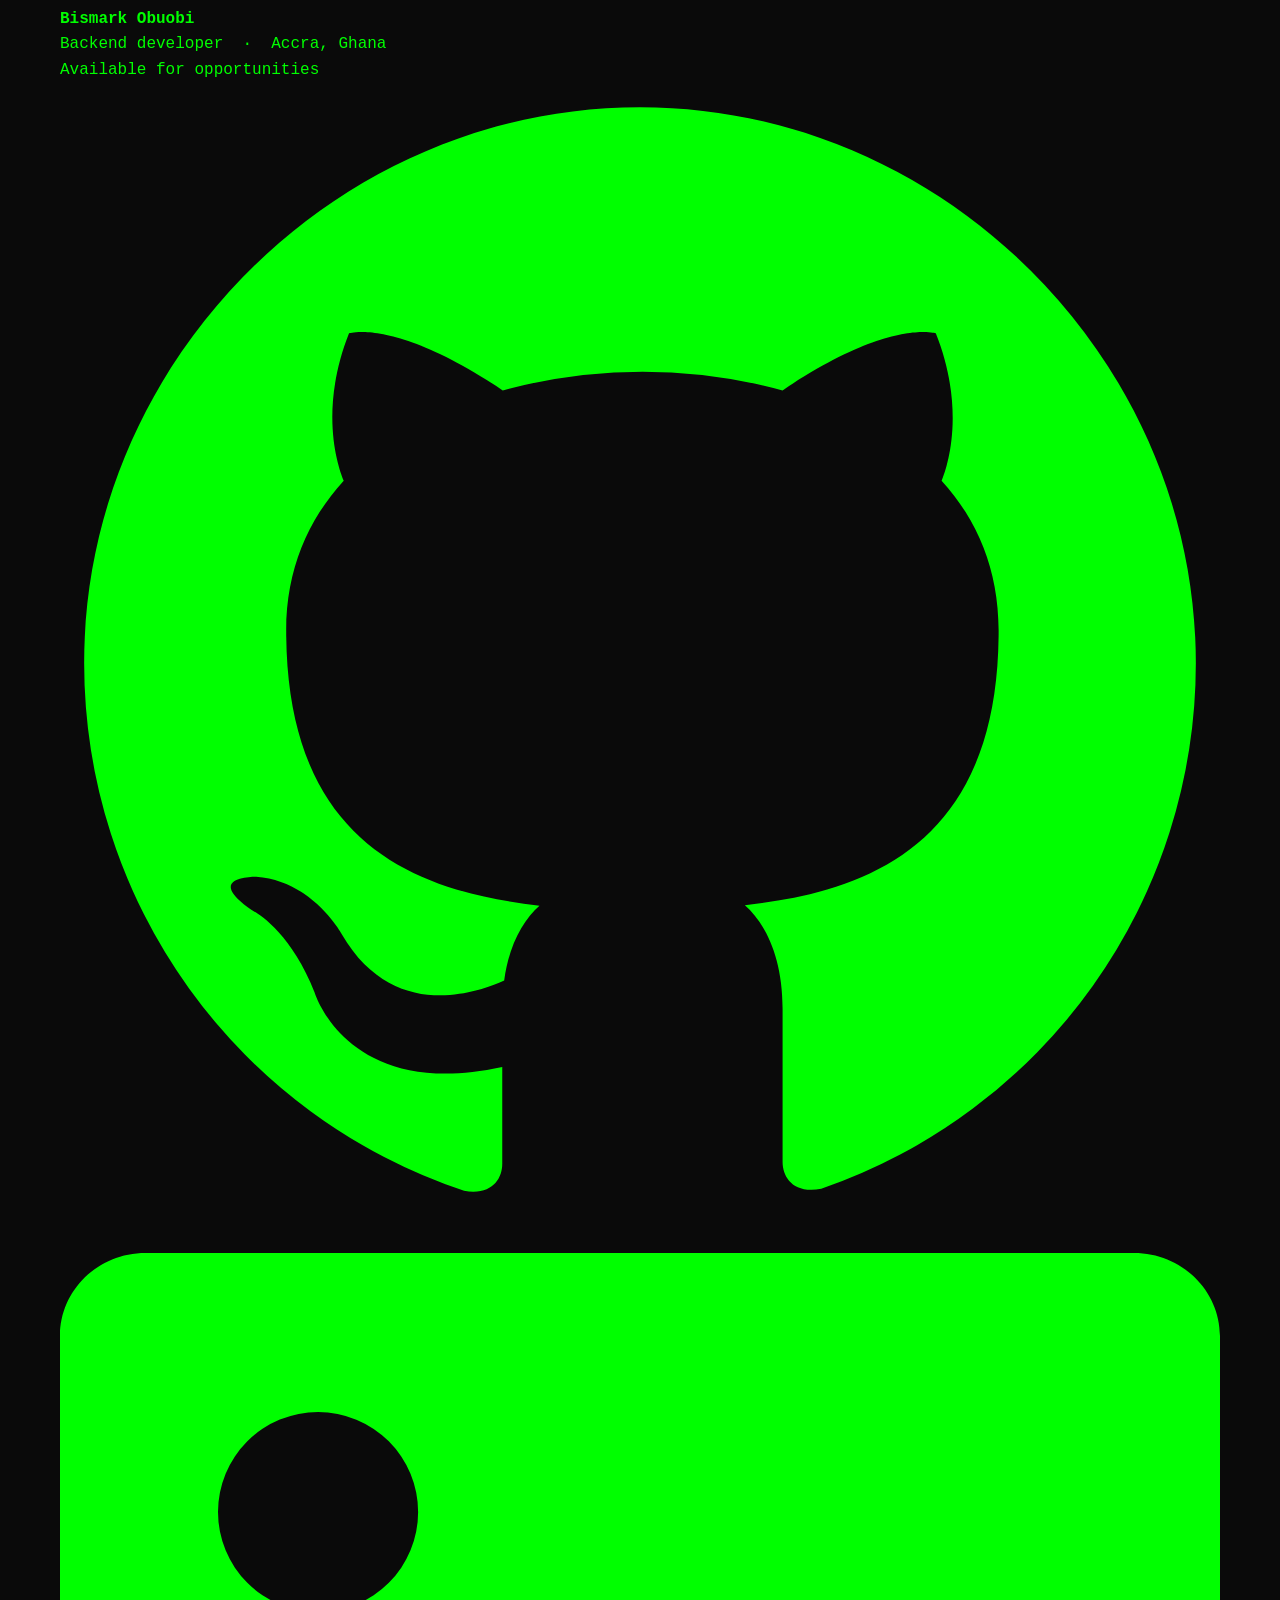
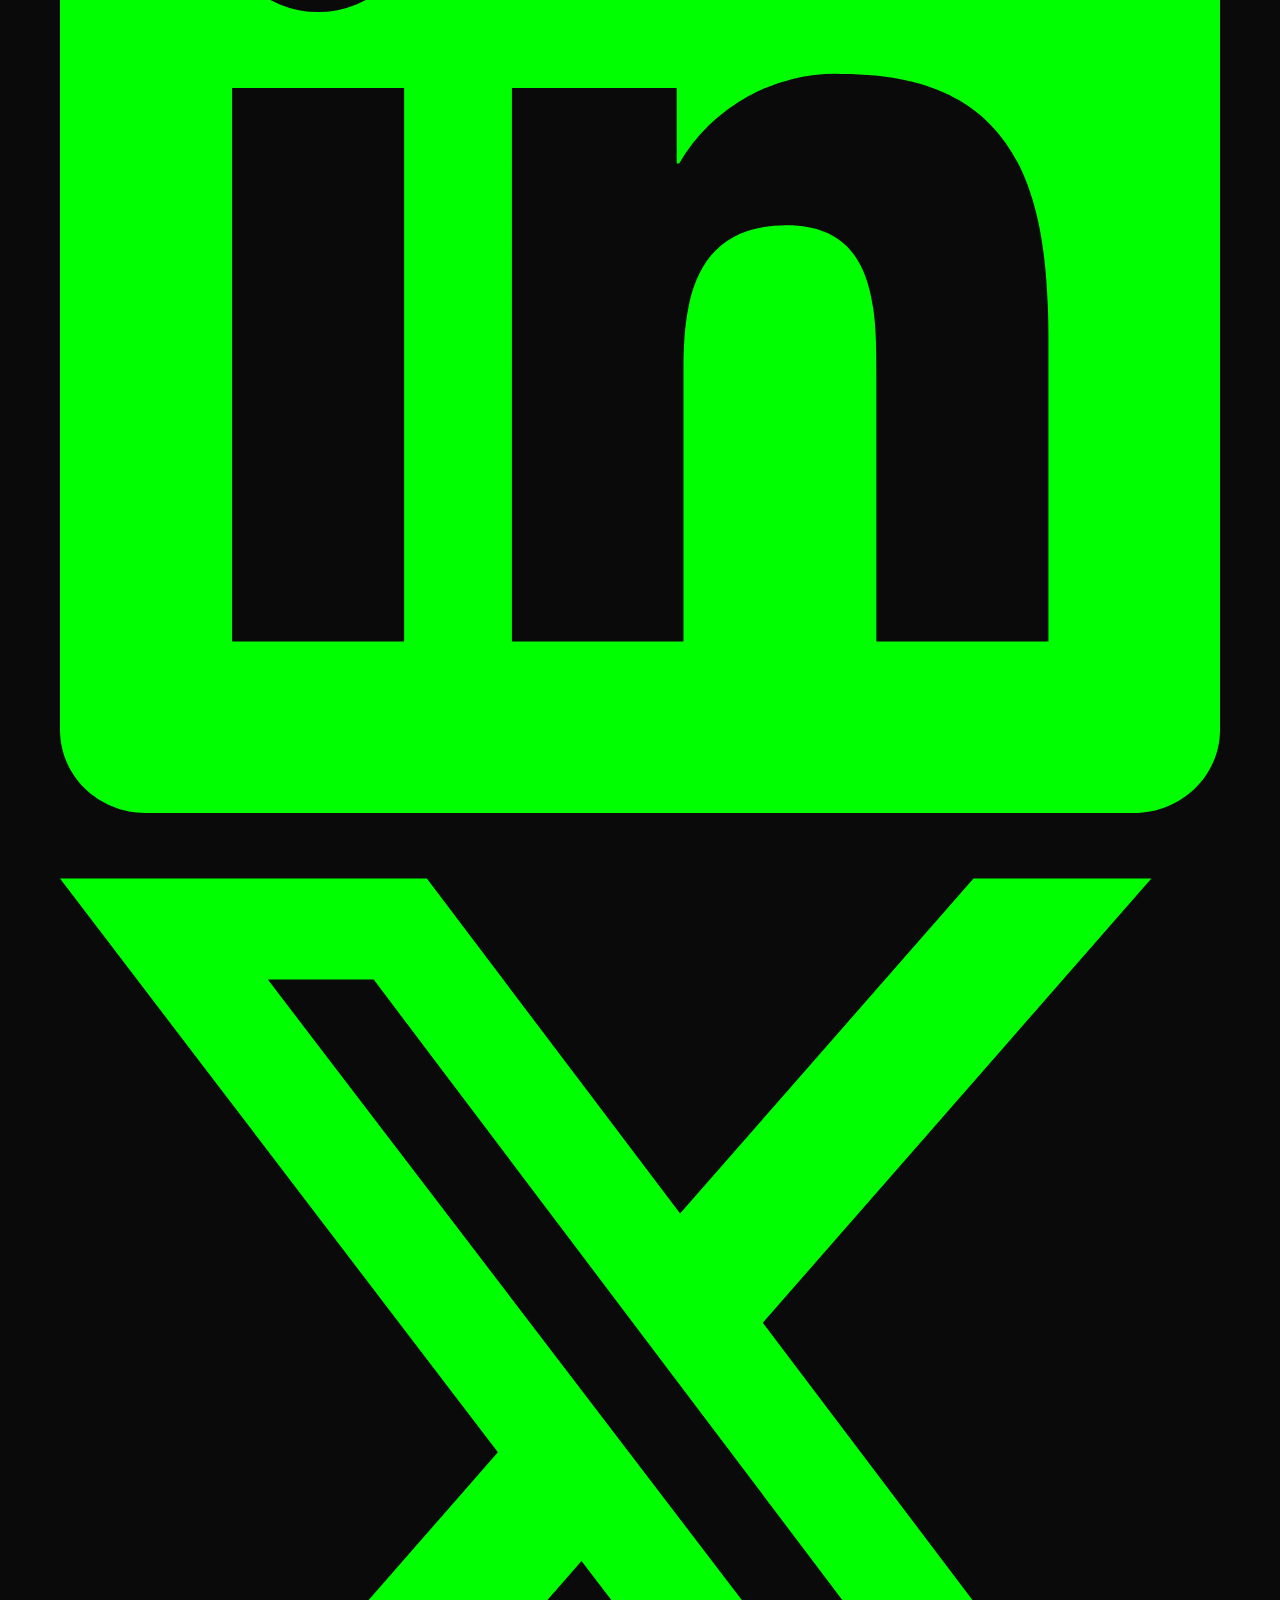
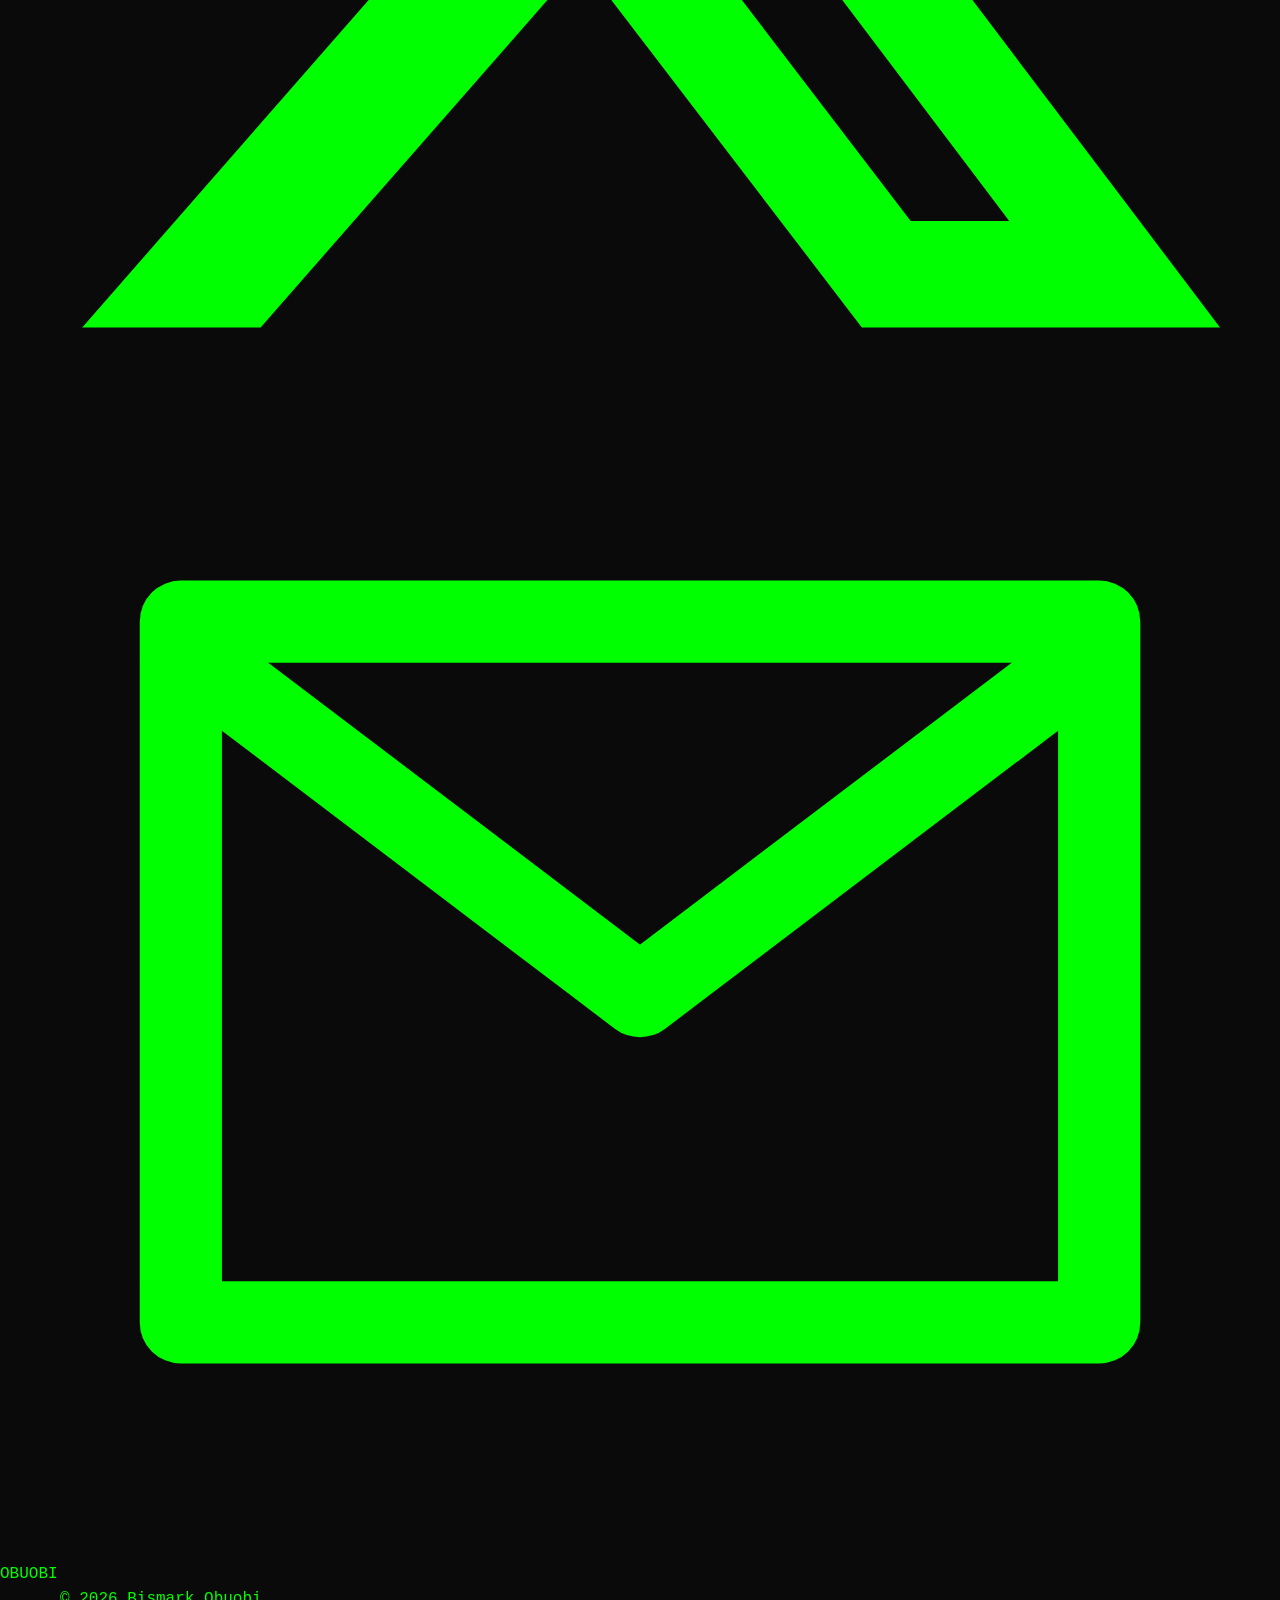
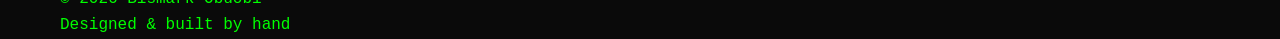
==== commit 34e807b6: "Revamp about.html with enhanced structure, improved accessibility, and updated content for better us" ====
--- a/about.html
+++ b/about.html
@@ -1,93 +1,339 @@
 <!DOCTYPE html>
-<html lang="en">
+<html lang="en" data-theme="paper">
 <head>
-    <meta charset="UTF-8">
-    <meta name="viewport" content="width=device-width, initial-scale=1.0">
-    <title>About — Bismark Obuobi</title>
-    <meta name="description" content="About Bismark Obuobi — a final-year BSc IT student and backend developer passionate about system design.">
-    <link rel="icon" type="image/png" href="icons/favicon.png">
-    <link rel="stylesheet" href="styles.css">
-    <link rel="stylesheet" href="https://cdnjs.cloudflare.com/ajax/libs/font-awesome/6.5.1/css/all.min.css">
+<meta charset="UTF-8">
+<meta name="viewport" content="width=device-width, initial-scale=1">
+<title>About — Bismark Obuobi</title>
+<meta name="description" content="Bismark Obuobi is a final-year BSc IT student at the University of Ghana and a backend developer focused on APIs, data modelling and system design.">
+<meta name="author" content="Bismark Obuobi">
+<meta name="theme-color" content="#f4f1e9">
+<link rel="canonical" href="https://www.bismarkobuobi.live/about.html">
+<meta property="og:type" content="profile">
+<meta property="og:url" content="https://www.bismarkobuobi.live/about.html">
+<meta property="og:title" content="About — Bismark Obuobi">
+<meta property="og:description" content="Backend developer and system design enthusiast, studying BSc IT at the University of Ghana.">
+<meta name="twitter:card" content="summary">
+<link rel="icon" href="icons/favicon.svg" type="image/svg+xml">
+<link rel="alternate icon" href="icons/favicon.png">
+<link rel="preconnect" href="https://fonts.googleapis.com">
+<link rel="preconnect" href="https://fonts.gstatic.com" crossorigin>
+<link rel="stylesheet" href="https://fonts.googleapis.com/css2?family=Caveat:wght@500;600&family=Instrument+Serif:ital@0;1&family=JetBrains+Mono:wght@400;500&family=Newsreader:ital,opsz,wght@0,6..72,300;0,6..72,400;0,6..72,500;0,6..72,600;1,6..72,400&family=Permanent+Marker&family=Silkscreen:wght@400;700&display=swap">
+<link rel="stylesheet" href="styles.css">
+<script>
+    (function () {
+        var root = document.documentElement;
+        root.classList.add('js');
+        try {
+            var stored = localStorage.getItem('theme');
+            if (stored === 'ink' || stored === 'paper') root.setAttribute('data-theme', stored);
+        } catch (e) {}
+    })();
+</script>
 </head>
 <body>
-    <div class="scanlines"></div>
-    <div class="crt"></div>
-
-    <header>
-        <nav id="navbar" aria-label="Primary">
-            <ul>
-                <li><a href="index.html"><i class="fas fa-home nav-icon" aria-hidden="true"></i><span class="nav-label">Home</span></a></li>
-                <li><a href="about.html"><i class="fas fa-user nav-icon" aria-hidden="true"></i><span class="nav-label">About</span></a></li>
-                <li><a href="skills.html"><i class="fas fa-code nav-icon" aria-hidden="true"></i><span class="nav-label">Skills</span></a></li>
-                <li><a href="projects.html"><i class="fas fa-folder-open nav-icon" aria-hidden="true"></i><span class="nav-label">Projects</span></a></li>
-                <li><a href="blog.html"><i class="fas fa-pen-nib nav-icon" aria-hidden="true"></i><span class="nav-label">Blog</span></a></li>
-                <li><a href="contact.html"><i class="fas fa-envelope nav-icon" aria-hidden="true"></i><span class="nav-label">Contact</span></a></li>
+
+<a class="skip-link" href="#main">Skip to content</a>
+
+<header class="site-header">
+    <div class="container header-inner">
+        <a class="wordmark" href="index.html">
+            <svg class="wordmark-glyph" viewBox="0 0 16 16" fill="currentColor" shape-rendering="crispEdges" aria-hidden="true">
+                <rect x="2" y="2" width="3" height="12"/>
+                <rect x="5" y="2" width="6" height="2"/>
+                <rect x="9" y="4" width="2" height="3"/>
+                <rect x="5" y="7" width="6" height="2"/>
+                <rect x="11" y="9" width="2" height="3"/>
+                <rect x="5" y="12" width="8" height="2"/>
+            </svg>
+            <span class="wordmark-text">Bismark Obuobi</span>
+        </a>
+
+        <nav data-nav aria-label="Primary">
+            <ul class="nav-list">
+                <li><a class="nav-link" href="index.html">Home</a></li>
+                <li><a class="nav-link" href="about.html">About</a></li>
+                <li><a class="nav-link" href="skills.html">Skills</a></li>
+                <li><a class="nav-link" href="projects.html">Projects</a></li>
+                <li><a class="nav-link" href="blog.html">Writing</a></li>
+                <li><a class="nav-link" href="contact.html">Contact</a></li>
             </ul>
         </nav>
-    </header>
-
-    <main>
-        <section class="about page-section">
-            <div class="container">
-                <h2 class="section-title glitch" data-text="ABOUT_ME.exe">ABOUT_ME.exe</h2>
-                <div class="about-content">
-                    <div class="about-image reveal">
-                        <img src="icons/profile.jpg" alt="Bismark Obuobi">
-                    </div>
-                    <div class="about-text reveal">
-                        <div class="retro-card">
-                            <p>
-                                Hello! I'm <span class="highlight">Bismark Obuobi</span>, a final year BSc IT student
-                                at the University of Ghana, Legon with a burning passion for backend development
-                                and system design.
-                            </p>
-                            <p>
-                                While I have experience in frontend development with <span class="highlight">ReactJS</span>
-                                and <span class="highlight">React Native</span>, my true calling lies in architecting
-                                robust backend systems. I specialize in building scalable APIs with
-                                <span class="highlight">Node.js &amp; Express</span>, working with both SQL and NoSQL databases.
-                            </p>
-                            <p>
-                                My journey from frontend to backend reflects my desire to understand the complete
-                                picture of software architecture. I'm constantly learning, building, and pushing
-                                myself towards becoming a <span class="highlight">world-class software engineer</span>.
-                            </p>
-                            <div class="stats-box">
-                                <div class="stat-item">
-                                    <span class="stat-number">2+</span>
-                                    <span class="stat-label">Years Coding</span>
-                                </div>
-                                <div class="stat-item">
-                                    <span class="stat-number">10+</span>
-                                    <span class="stat-label">Projects Built</span>
-                                </div>
-                                <div class="stat-item">
-                                    <span class="stat-number">&#8734;</span>
-                                    <span class="stat-label">Lines of Code</span>
-                                </div>
-                            </div>
-                        </div>
+
+        <div class="header-actions">
+            <button class="theme-toggle" type="button" data-theme-toggle aria-pressed="false" aria-label="Switch to ink theme">
+                <svg class="icon-sun" viewBox="0 0 24 24" fill="none" stroke="currentColor" stroke-width="1.6" stroke-linecap="round" aria-hidden="true">
+                    <circle cx="12" cy="12" r="4.2"/>
+                    <path d="M12 1.9v2.5M12 19.6v2.5M22.1 12h-2.5M4.4 12H1.9M19.1 4.9l-1.8 1.8M6.7 17.3l-1.8 1.8M19.1 19.1l-1.8-1.8M6.7 6.7 4.9 4.9"/>
+                </svg>
+                <svg class="icon-moon" viewBox="0 0 24 24" fill="none" stroke="currentColor" stroke-width="1.6" stroke-linecap="round" stroke-linejoin="round" aria-hidden="true">
+                    <path d="M20.5 14.6A8.8 8.8 0 0 1 9.4 3.5a8.8 8.8 0 1 0 11.1 11.1Z"/>
+                </svg>
+            </button>
+
+            <button class="menu-button" type="button" data-menu-button aria-expanded="false" aria-controls="mobile-menu">
+                <span class="visually-hidden">Menu</span>
+                <span class="menu-bars" aria-hidden="true"><span></span><span></span><span></span></span>
+            </button>
+        </div>
+    </div>
+</header>
+
+<div class="mobile-menu" id="mobile-menu" aria-hidden="true" data-nav>
+    <ul class="mobile-menu-list">
+        <li><a class="mobile-menu-link" href="index.html" style="--i:0"><span class="idx">00</span>Home</a></li>
+        <li><a class="mobile-menu-link" href="about.html" style="--i:1"><span class="idx">01</span>About</a></li>
+        <li><a class="mobile-menu-link" href="skills.html" style="--i:2"><span class="idx">02</span>Skills</a></li>
+        <li><a class="mobile-menu-link" href="projects.html" style="--i:3"><span class="idx">03</span>Projects</a></li>
+        <li><a class="mobile-menu-link" href="blog.html" style="--i:4"><span class="idx">04</span>Writing</a></li>
+        <li><a class="mobile-menu-link" href="contact.html" style="--i:5"><span class="idx">05</span>Contact</a></li>
+    </ul>
+    <div class="mobile-menu-foot">
+        <p class="micro">Accra, Ghana</p>
+        <div class="socials">
+            <a class="social" href="https://github.com/kev-69" target="_blank" rel="noopener noreferrer" aria-label="GitHub"><svg viewBox="0 0 24 24" fill="currentColor" aria-hidden="true"><path d="M12 .5C5.73.5.5 5.73.5 12a11.5 11.5 0 0 0 7.86 10.92c.58.1.79-.25.79-.56v-2c-3.2.7-3.88-1.54-3.88-1.54-.53-1.34-1.29-1.7-1.29-1.7-1.05-.72.08-.7.08-.7 1.16.08 1.77 1.19 1.77 1.19 1.03 1.77 2.7 1.26 3.36.96.1-.75.4-1.26.73-1.55-2.55-.29-5.24-1.28-5.24-5.69 0-1.26.45-2.29 1.19-3.1-.12-.29-.52-1.46.11-3.05 0 0 .97-.31 3.18 1.18a11 11 0 0 1 5.79 0c2.2-1.49 3.17-1.18 3.17-1.18.63 1.59.24 2.76.12 3.05.74.81 1.18 1.84 1.18 3.1 0 4.42-2.69 5.4-5.25 5.68.41.36.78 1.06.78 2.14v3.17c0 .31.21.67.8.56A11.5 11.5 0 0 0 23.5 12C23.5 5.73 18.27.5 12 .5Z"/></svg></a>
+            <a class="social" href="https://www.linkedin.com/in/bismark-obuobi-5a473730a/" target="_blank" rel="noopener noreferrer" aria-label="LinkedIn"><svg viewBox="0 0 24 24" fill="currentColor" aria-hidden="true"><path d="M20.45 20.45h-3.56v-5.57c0-1.33-.02-3.04-1.85-3.04-1.85 0-2.14 1.45-2.14 2.94v5.67H9.35V9h3.41v1.56h.05a3.74 3.74 0 0 1 3.37-1.85c3.6 0 4.27 2.37 4.27 5.46v6.28ZM5.34 7.43a2.07 2.07 0 1 1 0-4.14 2.07 2.07 0 0 1 0 4.14ZM7.12 20.45H3.56V9h3.56v11.45ZM22.22 0H1.77C.79 0 0 .77 0 1.72v20.56C0 23.23.79 24 1.77 24h20.45c.98 0 1.78-.77 1.78-1.72V1.72C24 .77 23.2 0 22.22 0Z"/></svg></a>
+            <a class="social" href="https://twitter.com/statuscode_200" target="_blank" rel="noopener noreferrer" aria-label="X"><svg viewBox="0 0 24 24" fill="currentColor" aria-hidden="true"><path d="M18.9 1.15h3.68l-8.04 9.19L24 22.85h-7.41l-5.8-7.58-6.64 7.58H.46l8.6-9.83L0 1.15h7.59l5.24 6.93 6.07-6.93Zm-1.3 19.5h2.04L6.49 3.24H4.3l13.3 17.41Z"/></svg></a>
+            <a class="social" href="mailto:bismarkobuobi19@gmail.com" aria-label="Email"><svg viewBox="0 0 24 24" fill="none" stroke="currentColor" stroke-width="1.7" stroke-linejoin="round" aria-hidden="true"><rect x="2.5" y="4.75" width="19" height="14.5"/><path d="m2.9 5.6 9.1 6.9 9.1-6.9"/></svg></a>
+        </div>
+    </div>
+</div>
+
+<main id="main">
+
+    <section class="page-head">
+        <div class="container">
+            <div class="page-head-inner">
+                <span class="tag-numeral" aria-hidden="true">01</span>
+                <p class="eyebrow" data-reveal><span class="pixel-tick"></span>About</p>
+                <h1 class="display display-l" data-reveal style="--i:1">The person behind<br><em>the endpoints</em></h1>
+                <div class="rule" data-reveal style="--i:2"></div>
+            </div>
+        </div>
+    </section>
+
+    <section class="section section--tight">
+        <div class="container">
+            <div class="about-layout">
+
+                <div class="about-prose" data-reveal>
+                    <p>
+                        Hello. I'm <span class="highlight">Bismark Obuobi</span>, a
+                        final-year BSc Information Technology student at the University of
+                        Ghana, Legon, with a burning passion for backend development and
+                        system design.
+                    </p>
+                    <p>
+                        I have real experience on the frontend &mdash; <strong>ReactJS</strong>
+                        and <strong>React Native</strong> &mdash; but my calling is
+                        architecting robust backend systems. I build scalable APIs with
+                        <strong>Node.js and Express</strong>, and I work comfortably across
+                        both SQL and NoSQL databases depending on what the data actually
+                        looks like.
+                    </p>
+                    <p>
+                        The move from frontend to backend wasn't a pivot so much as a
+                        descent. I kept following the request: from the button, through the
+                        network, into the handler, down to the query, and finally to the row
+                        on disk. Each layer explained the one above it, and I wanted the
+                        whole picture.
+                    </p>
+                    <p>
+                        So I'm still going down. Constantly learning, constantly building,
+                        pushing towards becoming a
+                        <span class="highlight">world-class software engineer</span> &mdash;
+                        which mostly looks like reading other people's post-mortems and
+                        redesigning my own schemas at midnight.
+                    </p>
+
+                    <div class="cluster" style="margin-top: 0.75rem">
+                        <a class="btn" href="docs/bismarkobuobi_resume.pdf" target="_blank" rel="noopener">Résumé (PDF)</a>
+                        <a class="btn btn--ghost" href="contact.html">Get in touch</a>
                     </div>
                 </div>
-            </div>
-        </section>
-    </main>
-
-    <footer class="footer">
+
+                <!-- Conceptual sketch: how a request actually travels. -->
+                <figure class="diagram" data-reveal style="--i:1">
+                    <figcaption class="diagram-caption">
+                        <span class="micro">Fig. 01 &mdash; the shape of the work</span>
+                        <span class="pixel-label">request path</span>
+                    </figcaption>
+
+                    <svg viewBox="0 0 560 450" role="img" aria-labelledby="dg-title dg-desc">
+                        <title id="dg-title">A sketch of a request travelling through a backend system</title>
+                        <desc id="dg-desc">A client calls an API gateway that handles authentication and rate limiting. The gateway fans out to a tenant service and a billing service, which sit inside a dashed trust boundary alongside a PostgreSQL database and a cache that stay in sync. Two handwritten notes read "constraints live in the database" and "the cache is a lie you tell carefully".</desc>
+
+                        <!-- Trust boundary -->
+                        <rect class="dg-dashed" x="58" y="154" width="444" height="196" rx="2"/>
+                        <text class="dg-sub" x="64" y="147">TRUST BOUNDARY</text>
+
+                        <!-- Client -->
+                        <rect class="dg-box" x="216" y="14" width="128" height="38"/>
+                        <text class="dg-label" x="280" y="38" text-anchor="middle">CLIENT</text>
+
+                        <path class="dg-wire" d="M280 52V78"/>
+                        <path class="dg-arrow" d="M280 86l-5.5-10h11z"/>
+
+                        <!-- Gateway -->
+                        <rect class="dg-box-fill" x="170" y="86" width="220" height="48"/>
+                        <text class="dg-label" x="280" y="106" text-anchor="middle">API GATEWAY</text>
+                        <text class="dg-sub" x="280" y="121" text-anchor="middle">AUTH · RATE LIMIT</text>
+
+                        <!-- Fan out -->
+                        <path class="dg-wire" d="M280 134v22M150 156h260M150 156v20M410 156v20"/>
+                        <path class="dg-arrow" d="M150 184l-5.5-10h11z"/>
+                        <path class="dg-arrow" d="M410 184l-5.5-10h11z"/>
+                        <rect class="dg-pixel" x="277" y="153" width="6" height="6"/>
+                        <rect class="dg-pixel" x="147" y="153" width="6" height="6"/>
+                        <rect class="dg-pixel" x="407" y="153" width="6" height="6"/>
+
+                        <!-- Services -->
+                        <rect class="dg-box" x="86" y="184" width="128" height="48"/>
+                        <text class="dg-label" x="150" y="204" text-anchor="middle">TENANT SVC</text>
+                        <text class="dg-sub" x="150" y="219" text-anchor="middle">ISOLATION</text>
+
+                        <rect class="dg-box" x="346" y="184" width="128" height="48"/>
+                        <text class="dg-label" x="410" y="204" text-anchor="middle">BILLING SVC</text>
+                        <text class="dg-sub" x="410" y="219" text-anchor="middle">IDEMPOTENT</text>
+
+                        <path class="dg-wire" d="M150 232v34M410 232v34"/>
+                        <path class="dg-arrow" d="M150 274l-5.5-10h11z"/>
+                        <path class="dg-arrow" d="M410 274l-5.5-10h11z"/>
+
+                        <!-- Data -->
+                        <rect class="dg-box-fill" x="86" y="274" width="128" height="50"/>
+                        <text class="dg-label" x="150" y="295" text-anchor="middle">POSTGRES</text>
+                        <text class="dg-sub" x="150" y="310" text-anchor="middle">SOURCE OF TRUTH</text>
+
+                        <rect class="dg-box" x="346" y="274" width="128" height="50"/>
+                        <text class="dg-label" x="410" y="295" text-anchor="middle">CACHE</text>
+                        <text class="dg-sub" x="410" y="310" text-anchor="middle">FAST, WRONG</text>
+
+                        <!-- The interesting edge -->
+                        <path class="dg-wire-accent" d="M216 299h122"/>
+                        <path class="dg-arrow-accent" d="M346 299l-10-5.5v11z"/>
+                        <text class="dg-sub" x="278" y="291" text-anchor="middle">SYNC</text>
+
+                        <!-- Margin notes -->
+                        <path class="dg-wire" d="M150 328c0 14-10 22-24 30"/>
+                        <path class="dg-arrow" d="M120 362l-2-11 11 4z"/>
+                        <text class="dg-note" x="34" y="392">constraints live in</text>
+                        <text class="dg-note" x="34" y="411">the database</text>
+
+                        <path class="dg-wire" d="M410 328c0 14 8 22 22 30"/>
+                        <path class="dg-arrow" d="M438 362l2-11-11 4z"/>
+                        <text class="dg-note-spray" x="332" y="392">the cache is a lie</text>
+                        <text class="dg-note-spray" x="332" y="411">you tell carefully</text>
+                    </svg>
+                </figure>
+
+            </div>
+        </div>
+    </section>
+
+    <!-- ========================================================== FIGURES -->
+    <section class="section section--tight">
         <div class="container">
-            <div class="footer-content">
-                <div class="footer-socials">
-                    <a href="https://github.com/kev-69" target="_blank" rel="noopener" aria-label="GitHub"><i class="fab fa-github"></i></a>
-                    <a href="https://www.linkedin.com/in/bismark-obuobi" target="_blank" rel="noopener" aria-label="LinkedIn"><i class="fab fa-linkedin"></i></a>
-                    <a href="https://twitter.com/statuscode_200" target="_blank" rel="noopener" aria-label="Twitter"><i class="fab fa-x-twitter"></i></a>
-                    <a href="mailto:bismarkobuobi19@gmail.com" aria-label="Email"><i class="fas fa-envelope"></i></a>
+            <dl class="figures" data-reveal>
+                <div class="figure">
+                    <dt>2+</dt>
+                    <dd>Years coding</dd>
                 </div>
-                <p class="footer-text"><span class="blink">&gt;</span> Designed &amp; Built by Bismark Obuobi</p>
-                <p class="footer-text">&copy; <span data-year>2025</span> | Powered by passion and caffeine &#9749;</p>
-            </div>
-        </div>
-    </footer>
-
-    <script src="script.js"></script>
+                <div class="figure">
+                    <dt>10+</dt>
+                    <dd>Projects built</dd>
+                </div>
+                <div class="figure">
+                    <dt>&#8734;</dt>
+                    <dd>Lines of code</dd>
+                </div>
+            </dl>
+        </div>
+    </section>
+
+    <!-- ============================================================ ROUTE -->
+    <section class="section section--sunken">
+        <div class="container">
+            <div class="section-head" data-reveal>
+                <p class="eyebrow"><span class="pixel-tick"></span>The route down</p>
+                <h2 class="display display-m">How I got<em> here</em></h2>
+                <div class="rule"></div>
+            </div>
+
+            <ol class="route" data-reveal-group>
+                <li data-reveal>
+                    <span class="route-when">Now</span>
+                    <span class="route-what">
+                        <strong>Final year, BSc Information Technology</strong>
+                        <span>University of Ghana, Legon. Writing about systems while I learn them.</span>
+                    </span>
+                </li>
+                <li data-reveal>
+                    <span class="route-when">Recently</span>
+                    <span class="route-what">
+                        <strong>UG Gym subscription platform</strong>
+                        <span>Backend for online subscription purchase and management, replacing a manual paper process.</span>
+                    </span>
+                </li>
+                <li data-reveal>
+                    <span class="route-when">Before that</span>
+                    <span class="route-what">
+                        <strong>Multitenant e-commerce backend</strong>
+                        <span>Vendor isolation, auth, and a schema that had to hold several storefronts at once.</span>
+                    </span>
+                </li>
+                <li data-reveal>
+                    <span class="route-when">The start</span>
+                    <span class="route-what">
+                        <strong>React and React Native</strong>
+                        <span>Built interfaces first, got curious about what they were talking to, and never came back up.</span>
+                    </span>
+                </li>
+            </ol>
+        </div>
+    </section>
+
+    <!-- ======================================================== CTA BAND -->
+    <section class="cta-band">
+        <div class="cta-band-hatch hatch--cross" aria-hidden="true"></div>
+        <div class="container cta-inner">
+            <p class="eyebrow" data-reveal><span class="pixel-tick"></span>Next</p>
+            <h2 class="display display-l" data-reveal style="--i:1">See what I've<br><em>actually built</em></h2>
+            <div class="cluster" data-reveal style="--i:2">
+                <a class="btn btn--spray" href="projects.html">View projects</a>
+                <a class="btn btn--ghost" href="skills.html">Technical skills</a>
+            </div>
+        </div>
+    </section>
+
+</main>
+
+<footer class="site-footer">
+    <div class="container">
+        <div class="footer-top">
+            <div class="footer-blurb">
+                <strong>Bismark Obuobi</strong>
+                <p class="micro">Backend developer &nbsp;·&nbsp; Accra, Ghana</p>
+                <p class="pixel-label">Available for opportunities</p>
+            </div>
+            <div class="socials">
+                <a class="social" href="https://github.com/kev-69" target="_blank" rel="noopener noreferrer" aria-label="GitHub"><svg viewBox="0 0 24 24" fill="currentColor" aria-hidden="true"><path d="M12 .5C5.73.5.5 5.73.5 12a11.5 11.5 0 0 0 7.86 10.92c.58.1.79-.25.79-.56v-2c-3.2.7-3.88-1.54-3.88-1.54-.53-1.34-1.29-1.7-1.29-1.7-1.05-.72.08-.7.08-.7 1.16.08 1.77 1.19 1.77 1.19 1.03 1.77 2.7 1.26 3.36.96.1-.75.4-1.26.73-1.55-2.55-.29-5.24-1.28-5.24-5.69 0-1.26.45-2.29 1.19-3.1-.12-.29-.52-1.46.11-3.05 0 0 .97-.31 3.18 1.18a11 11 0 0 1 5.79 0c2.2-1.49 3.17-1.18 3.17-1.18.63 1.59.24 2.76.12 3.05.74.81 1.18 1.84 1.18 3.1 0 4.42-2.69 5.4-5.25 5.68.41.36.78 1.06.78 2.14v3.17c0 .31.21.67.8.56A11.5 11.5 0 0 0 23.5 12C23.5 5.73 18.27.5 12 .5Z"/></svg></a>
+                <a class="social" href="https://www.linkedin.com/in/bismark-obuobi-5a473730a/" target="_blank" rel="noopener noreferrer" aria-label="LinkedIn"><svg viewBox="0 0 24 24" fill="currentColor" aria-hidden="true"><path d="M20.45 20.45h-3.56v-5.57c0-1.33-.02-3.04-1.85-3.04-1.85 0-2.14 1.45-2.14 2.94v5.67H9.35V9h3.41v1.56h.05a3.74 3.74 0 0 1 3.37-1.85c3.6 0 4.27 2.37 4.27 5.46v6.28ZM5.34 7.43a2.07 2.07 0 1 1 0-4.14 2.07 2.07 0 0 1 0 4.14ZM7.12 20.45H3.56V9h3.56v11.45ZM22.22 0H1.77C.79 0 0 .77 0 1.72v20.56C0 23.23.79 24 1.77 24h20.45c.98 0 1.78-.77 1.78-1.72V1.72C24 .77 23.2 0 22.22 0Z"/></svg></a>
+                <a class="social" href="https://twitter.com/statuscode_200" target="_blank" rel="noopener noreferrer" aria-label="X"><svg viewBox="0 0 24 24" fill="currentColor" aria-hidden="true"><path d="M18.9 1.15h3.68l-8.04 9.19L24 22.85h-7.41l-5.8-7.58-6.64 7.58H.46l8.6-9.83L0 1.15h7.59l5.24 6.93 6.07-6.93Zm-1.3 19.5h2.04L6.49 3.24H4.3l13.3 17.41Z"/></svg></a>
+                <a class="social" href="mailto:bismarkobuobi19@gmail.com" aria-label="Email"><svg viewBox="0 0 24 24" fill="none" stroke="currentColor" stroke-width="1.7" stroke-linejoin="round" aria-hidden="true"><rect x="2.5" y="4.75" width="19" height="14.5"/><path d="m2.9 5.6 9.1 6.9 9.1-6.9"/></svg></a>
+            </div>
+        </div>
+    </div>
+
+    <div class="footer-mark" aria-hidden="true">OBUOBI</div>
+
+    <div class="container">
+        <div class="footer-bottom">
+            <p class="micro">&copy; <span data-year>2026</span> Bismark Obuobi</p>
+            <p class="micro">Designed &amp; built by hand</p>
+        </div>
+    </div>
+</footer>
+
+<script src="script.js"></script>
 </body>
 </html>
--- a/styles.css
+++ b/styles.css
@@ -837,14 +837,14 @@
 
 .cta-button {
     display: inline-block;
-    margin-top: 1.5rem;
-    padding: 1rem 2rem;
+    margin-top: 1rem;
+    padding: 0.5rem 1rem;
     background: transparent;
     border: 2px solid var(--border-color);
     color: var(--text-color);
     text-decoration: none;
     font-weight: bold;
-    border-radius: 4px;
+    border-radius: 5px;
     transition: background 0.3s ease, color 0.3s ease, box-shadow 0.3s ease, transform 0.3s ease;
 }
 
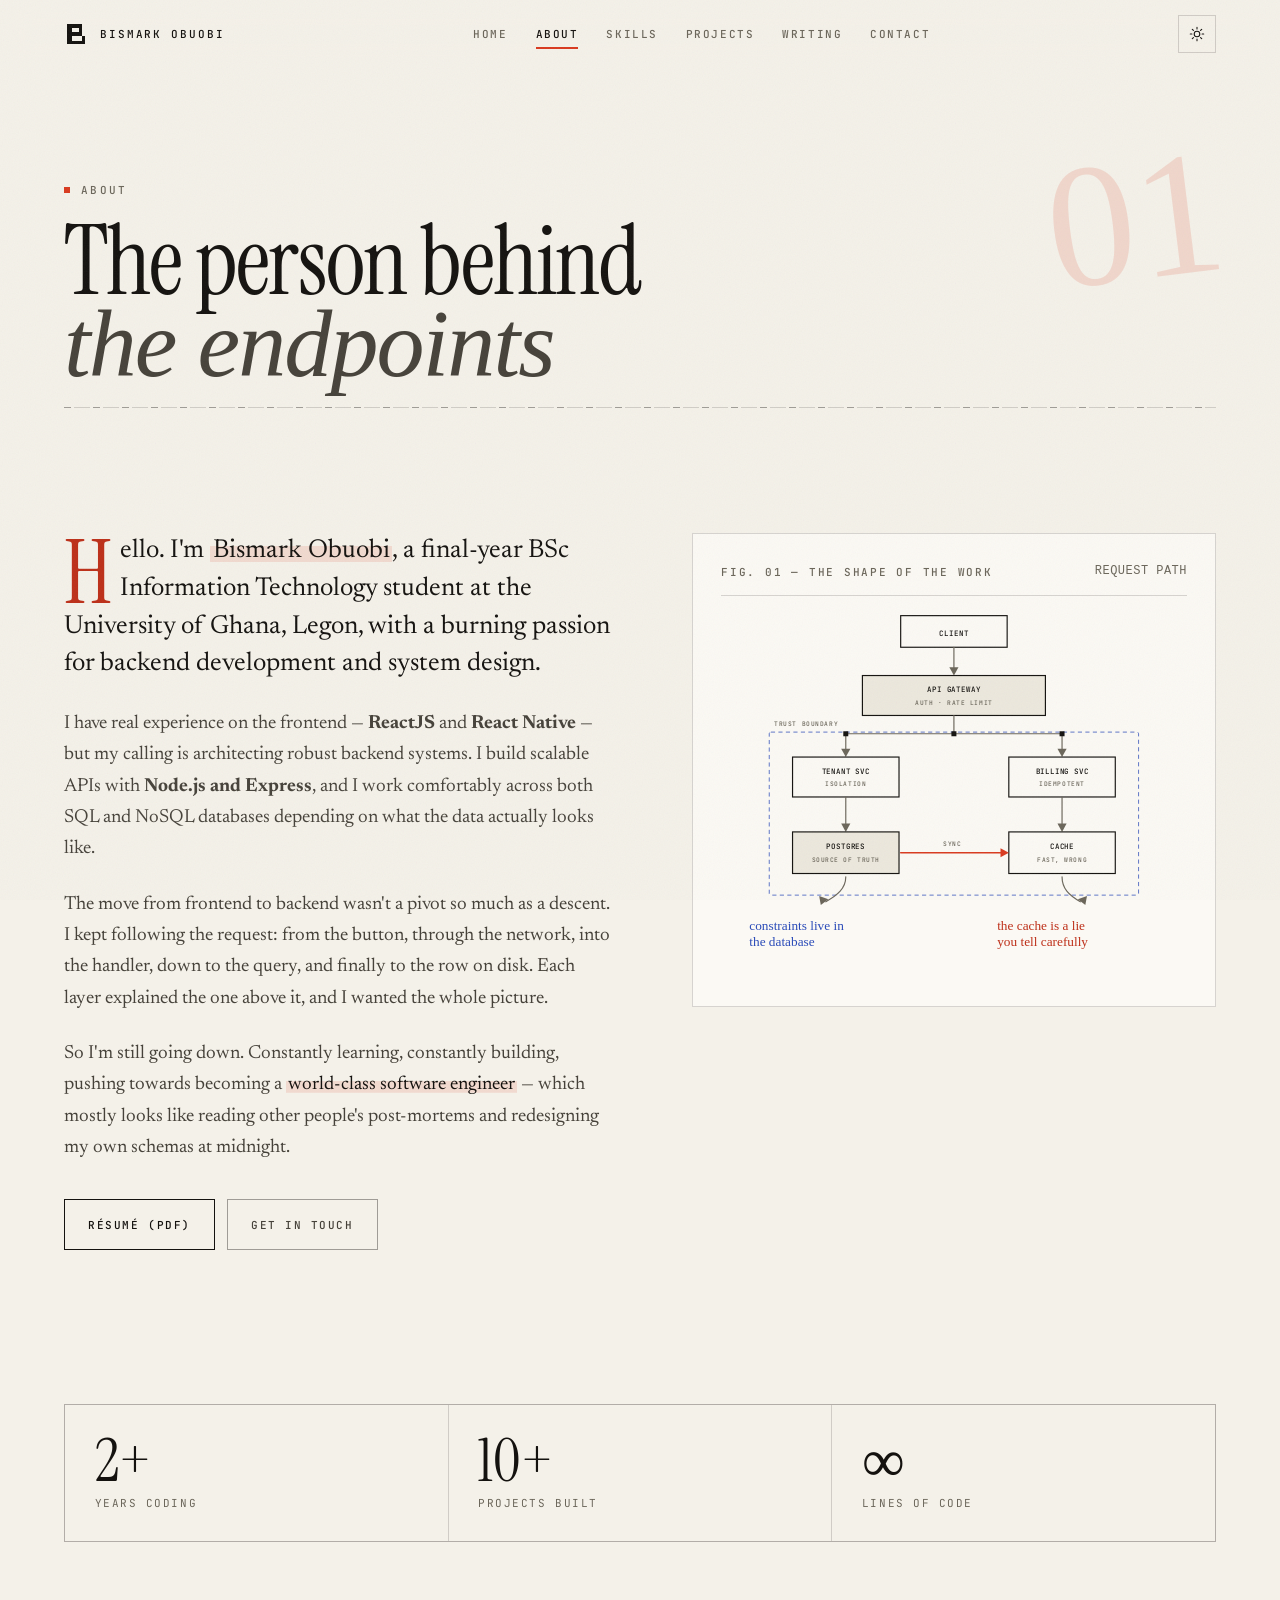
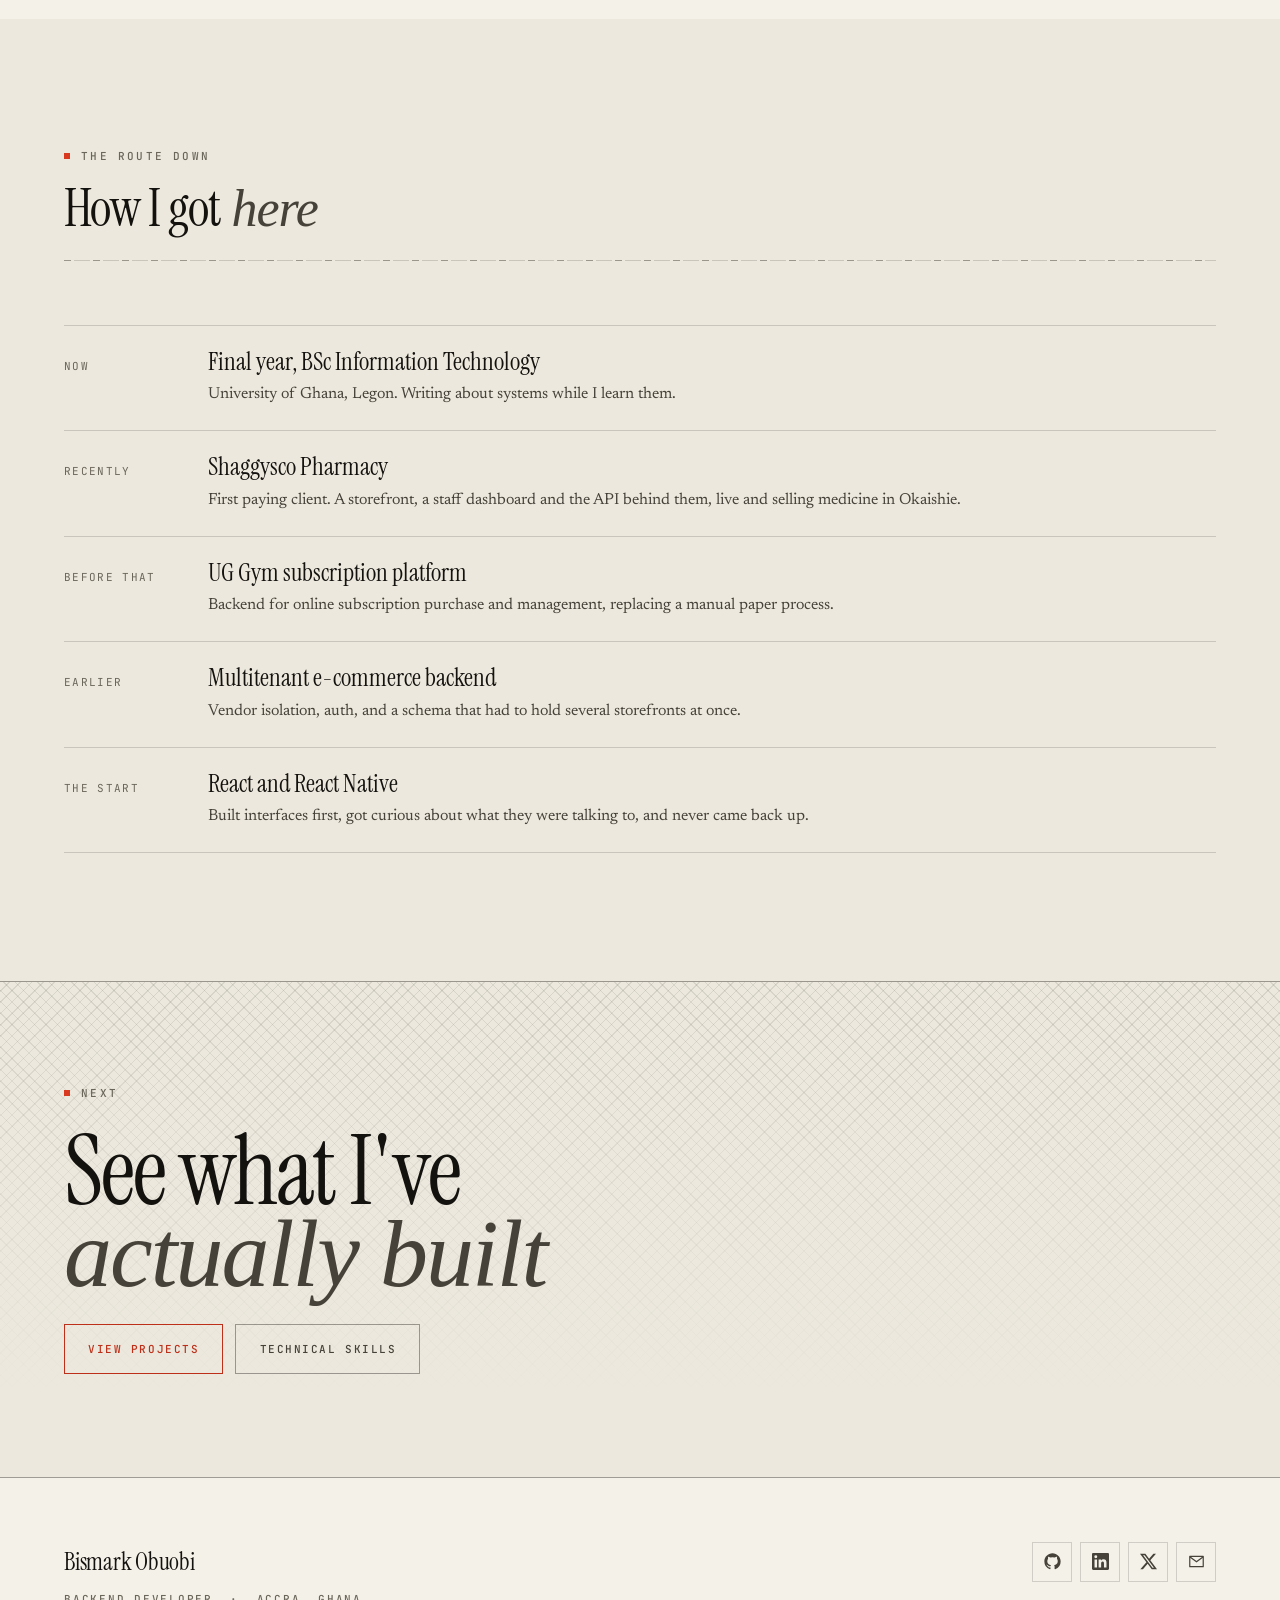
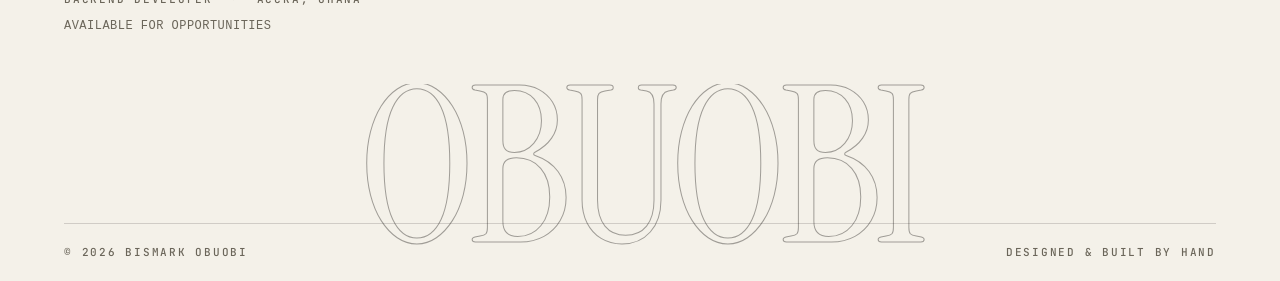
==== commit a041bbd7: "Add Shaggysco Pharmacy project details and update project descriptions for clarity" ====
--- a/about.html
+++ b/about.html
@@ -270,12 +270,19 @@
                 <li data-reveal>
                     <span class="route-when">Recently</span>
                     <span class="route-what">
+                        <strong>Shaggysco Pharmacy</strong>
+                        <span>First paying client. A storefront, a staff dashboard and the API behind them, live and selling medicine in Okaishie.</span>
+                    </span>
+                </li>
+                <li data-reveal>
+                    <span class="route-when">Before that</span>
+                    <span class="route-what">
                         <strong>UG Gym subscription platform</strong>
                         <span>Backend for online subscription purchase and management, replacing a manual paper process.</span>
                     </span>
                 </li>
                 <li data-reveal>
-                    <span class="route-when">Before that</span>
+                    <span class="route-when">Earlier</span>
                     <span class="route-what">
                         <strong>Multitenant e-commerce backend</strong>
                         <span>Vendor isolation, auth, and a schema that had to hold several storefronts at once.</span>
--- a/styles.css
+++ b/styles.css
@@ -1,972 +1,2535 @@
-/* ============================================================
+/* ==========================================================================
    Bismark Obuobi — Portfolio
-   Shared stylesheet (terminal / CRT theme)
-   ============================================================ */
-
-/* Reset and Base Styles */
+   "Gallery paper" design system.
+
+   Four visual languages, each with a defined job so they argue without shouting:
+     luxury editorial  — Instrument Serif display + Newsreader prose. Carries the page.
+     conceptual sketch — draft rules, crosshatch, blueprint diagrams, Caveat annotations.
+     pixel             — meters, ticks, corner joints, micro-labels. Structure, not clipart.
+     graffiti          — one spray colour, section numerals, the hero marker sweep. Used sparingly.
+
+   Motion follows Emil Kowalski's framework: transform/opacity only, strong custom
+   curves, <300ms on UI, longer only on the marketing surfaces, reduced-motion and
+   pointer gating shipped alongside every animation.
+   ========================================================================== */
+
+/* --------------------------------------------------------------------------
+   1. Tokens
+   -------------------------------------------------------------------------- */
+
+:root {
+    color-scheme: light;
+
+    /* Type */
+    --font-display: 'Instrument Serif', 'Times New Roman', Times, serif;
+    --font-prose: 'Newsreader', Georgia, 'Times New Roman', serif;
+    --font-mono: 'JetBrains Mono', ui-monospace, SFMono-Regular, Menlo, Consolas, monospace;
+    --font-sketch: 'Caveat', 'Segoe Script', cursive;
+    --font-pixel: 'Silkscreen', 'Courier New', monospace;
+    --font-tag: 'Permanent Marker', 'Comic Sans MS', cursive;
+
+    /* Surface — warm paper */
+    --paper: #f4f1e9;
+    --paper-2: #ece8dd;
+    --paper-raised: #fbf9f4;
+
+    /* Ink */
+    --ink: #14120f;
+    --ink-2: #46423a;
+    --ink-3: #6b665a;
+    --rule: rgba(20, 18, 15, 0.16);
+    --rule-strong: rgba(20, 18, 15, 0.38);
+
+    /* Graffiti accent */
+    --spray: #d93a1f;
+    --spray-ink: #bd2f18;
+    --spray-soft: rgba(217, 58, 31, 0.13);
+
+    /* Draft-pen accent */
+    --blueprint: #2a4bb8;
+    --blueprint-soft: rgba(42, 75, 184, 0.11);
+
+    --focus: #bd2f18;
+    --grain-opacity: 0.05;
+
+    /* Motion */
+    --ease-out: cubic-bezier(0.23, 1, 0.32, 1);
+    --ease-in-out: cubic-bezier(0.77, 0, 0.175, 1);
+    --ease-drawer: cubic-bezier(0.32, 0.72, 0, 1);
+
+    /* Layout */
+    --gutter: clamp(1.25rem, 5vw, 4.5rem);
+    --measure: 68ch;
+    --header-h: 4.25rem;
+}
+
+[data-theme='ink'] {
+    color-scheme: dark;
+
+    --paper: #0d0c0b;
+    --paper-2: #131211;
+    --paper-raised: #171613;
+
+    --ink: #f2efe6;
+    --ink-2: #b5afa2;
+    --ink-3: #8a8478;
+    --rule: rgba(242, 239, 230, 0.16);
+    --rule-strong: rgba(242, 239, 230, 0.36);
+
+    --spray: #ff5a3c;
+    --spray-ink: #ff6a4d;
+    --spray-soft: rgba(255, 90, 60, 0.15);
+
+    --blueprint: #7f9dff;
+    --blueprint-soft: rgba(127, 157, 255, 0.13);
+
+    --focus: #ff6a4d;
+    --grain-opacity: 0.07;
+}
+
+/* --------------------------------------------------------------------------
+   2. Reset & base
+   -------------------------------------------------------------------------- */
+
+*,
+*::before,
+*::after {
+    box-sizing: border-box;
+}
+
 * {
     margin: 0;
     padding: 0;
-    box-sizing: border-box;
-}
-
-:root {
-    --primary-color: #00ff00;
-    --secondary-color: #00cc00;
-    --bg-color: #0a0a0a;
-    --card-bg: #1a1a1a;
-    --text-color: #00ff00;
-    --text-dim: #009900;
-    --border-color: #00ff00;
-    --shadow: 0 0 10px rgba(0, 255, 0, 0.5);
-    --glow: 0 0 20px rgba(0, 255, 0, 0.8);
-    --max-width: 1200px;
 }
 
 html {
+    -webkit-text-size-adjust: 100%;
     scroll-behavior: smooth;
+    scroll-padding-top: calc(var(--header-h) + 2rem);
 }
 
 body {
-    font-family: 'Courier New', Courier, monospace;
-    background-color: var(--bg-color);
-    color: var(--text-color);
-    line-height: 1.6;
+    font-family: var(--font-prose);
+    font-size: clamp(1.0625rem, 0.98rem + 0.35vw, 1.1875rem);
+    font-weight: 400;
+    line-height: 1.65;
+    color: var(--ink);
+    background-color: var(--paper);
+    -webkit-font-smoothing: antialiased;
+    -moz-osx-font-smoothing: grayscale;
+    text-rendering: optimizeLegibility;
     overflow-x: hidden;
-    min-height: 100vh;
-    display: flex;
-    flex-direction: column;
+}
+
+/* Paper tooth. Fixed, non-interactive, sits over everything including the header. */
+body::after {
+    content: '';
+    position: fixed;
+    inset: 0;
+    z-index: 9999;
+    pointer-events: none;
+    opacity: var(--grain-opacity);
+    background-image: url("data:image/svg+xml,%3Csvg xmlns='http://www.w3.org/2000/svg' width='160' height='160'%3E%3Cfilter id='n'%3E%3CfeTurbulence type='fractalNoise' baseFrequency='0.82' numOctaves='4' stitchTiles='stitch'/%3E%3C/filter%3E%3Crect width='160' height='160' filter='url(%23n)'/%3E%3C/svg%3E");
+}
+
+img,
+svg {
+    display: block;
+    max-width: 100%;
 }
 
 a {
     color: inherit;
-}
-
-img {
-    max-width: 100%;
-}
-
-/* ============================================================
-   CRT / Scanline effects  (tamed — no more strobing)
-   ============================================================ */
-.scanlines {
-    position: fixed;
-    inset: 0;
-    background: repeating-linear-gradient(
-        0deg,
-        rgba(0, 0, 0, 0.12),
-        rgba(0, 0, 0, 0.12) 1px,
-        transparent 1px,
-        transparent 3px
+    text-decoration: none;
+}
+
+button {
+    font: inherit;
+    color: inherit;
+    background: none;
+    border: none;
+    cursor: pointer;
+}
+
+ul,
+ol {
+    list-style: none;
+}
+
+::selection {
+    background: var(--spray);
+    color: #fff;
+}
+
+:focus-visible {
+    outline: 2px solid var(--focus);
+    outline-offset: 3px;
+}
+
+.svg-defs {
+    position: absolute;
+    width: 0;
+    height: 0;
+    overflow: hidden;
+}
+
+.visually-hidden {
+    position: absolute;
+    width: 1px;
+    height: 1px;
+    margin: -1px;
+    padding: 0;
+    overflow: hidden;
+    clip: rect(0 0 0 0);
+    clip-path: inset(50%);
+    white-space: nowrap;
+}
+
+.skip-link {
+    position: absolute;
+    top: 0;
+    left: 50%;
+    z-index: 200;
+    transform: translate(-50%, -120%);
+    padding: 0.75rem 1.25rem;
+    font-family: var(--font-mono);
+    font-size: 0.75rem;
+    letter-spacing: 0.12em;
+    text-transform: uppercase;
+    background: var(--ink);
+    color: var(--paper);
+    transition: transform 180ms var(--ease-out);
+}
+
+.skip-link:focus-visible {
+    transform: translate(-50%, 0);
+}
+
+/* Colour crossfade, but only while the user is actively toggling the theme.
+   Nothing transitions on first paint, so there is no load-time flash. */
+html.theme-switching,
+html.theme-switching *,
+html.theme-switching *::before,
+html.theme-switching *::after {
+    transition:
+        background-color 220ms ease,
+        border-color 220ms ease,
+        color 220ms ease,
+        fill 220ms ease,
+        stroke 220ms ease !important;
+}
+
+/* --------------------------------------------------------------------------
+   3. Textures — the sketch + pixel vocabulary
+   -------------------------------------------------------------------------- */
+
+/* Pencil rule: irregular dash lengths so it reads as drawn, not printed. */
+.rule {
+    height: 1px;
+    border: 0;
+    background-image: repeating-linear-gradient(
+        to right,
+        var(--rule-strong) 0 7px,
+        transparent 7px 10px,
+        var(--rule) 10px 26px,
+        transparent 26px 29px
     );
+}
+
+.rule--tight {
+    background-image: repeating-linear-gradient(
+        to right,
+        var(--rule) 0 4px,
+        transparent 4px 7px
+    );
+}
+
+/* Draughtsman's crosshatch, used as section shading. */
+.hatch {
+    background-image: repeating-linear-gradient(
+        45deg,
+        var(--rule) 0 1px,
+        transparent 1px 7px
+    );
+}
+
+.hatch--cross {
+    background-image:
+        repeating-linear-gradient(45deg, var(--rule) 0 1px, transparent 1px 8px),
+        repeating-linear-gradient(-45deg, var(--rule) 0 1px, transparent 1px 8px);
+}
+
+/* Blueprint grid. */
+.grid-paper {
+    background-image:
+        linear-gradient(to right, var(--rule) 1px, transparent 1px),
+        linear-gradient(to bottom, var(--rule) 1px, transparent 1px);
+    background-size: 24px 24px;
+}
+
+/* Pixel dither ramps — three densities, checkerboards at different scales. */
+.dither {
+    background-image: repeating-conic-gradient(
+        currentColor 0% 25%,
+        transparent 0% 50%
+    );
+    background-size: 6px 6px;
+    opacity: 0.5;
+}
+
+.dither--fine {
+    background-size: 4px 4px;
+    opacity: 0.35;
+}
+
+.dither--coarse {
+    background-size: 10px 10px;
+    opacity: 0.7;
+}
+
+/* Small solid pixel square, used as a bullet / tick. */
+.pixel-tick {
+    display: inline-block;
+    width: 6px;
+    height: 6px;
+    flex: none;
+    background: var(--spray);
+}
+
+.pixel-tick--ink {
+    background: var(--ink);
+}
+
+/* Stepped pixel ramp built from stacked squares. */
+.pixel-ramp {
+    display: grid;
+    grid-template-columns: repeat(4, 10px);
+    gap: 3px;
+    width: max-content;
+}
+
+.pixel-ramp span {
+    aspect-ratio: 1;
+    background: var(--ink);
+}
+
+.pixel-ramp span:nth-child(4n + 2) { opacity: 0.62; }
+.pixel-ramp span:nth-child(4n + 3) { opacity: 0.32; }
+.pixel-ramp span:nth-child(4n + 4) { opacity: 0.12; }
+.pixel-ramp span:nth-child(-n + 4) { background: var(--spray); }
+
+/* --------------------------------------------------------------------------
+   4. Layout
+   -------------------------------------------------------------------------- */
+
+.container {
+    width: 100%;
+    max-width: 1280px;
+    margin-inline: auto;
+    padding-inline: var(--gutter);
+}
+
+.container--narrow {
+    max-width: 860px;
+}
+
+.section {
+    position: relative;
+    padding-block: clamp(4.5rem, 10vw, 9rem);
+}
+
+.section--tight {
+    padding-block: clamp(3rem, 6vw, 5rem);
+}
+
+.section--sunken {
+    background: var(--paper-2);
+}
+
+.prose-measure {
+    max-width: var(--measure);
+}
+
+.stack {
+    display: grid;
+    align-content: start;
+}
+
+.stack-sm { gap: 0.7rem; }
+.stack-md { gap: 1.25rem; }
+.stack-lg { gap: clamp(1.5rem, 3vw, 2.25rem); }
+
+.cluster {
+    display: flex;
+    flex-wrap: wrap;
+    align-items: center;
+    gap: 0.75rem;
+}
+
+.split {
+    display: flex;
+    flex-wrap: wrap;
+    align-items: baseline;
+    justify-content: space-between;
+    gap: 1rem 2rem;
+}
+
+.tri-grid {
+    display: grid;
+    grid-template-columns: repeat(auto-fit, minmax(255px, 1fr));
+    gap: clamp(1rem, 2vw, 1.5rem);
+}
+
+.section-foot {
+    display: flex;
+    justify-content: flex-end;
+    padding-top: clamp(1.75rem, 3vw, 2.5rem);
+}
+
+/* --------------------------------------------------------------------------
+   5. Typography
+   -------------------------------------------------------------------------- */
+
+.display {
+    font-family: var(--font-display);
+    font-weight: 400;
+    line-height: 0.86;
+    letter-spacing: -0.02em;
+    text-wrap: balance;
+}
+
+.display em {
+    font-style: italic;
+    color: var(--ink-2);
+}
+
+.display-xl {
+    font-size: clamp(3.75rem, 15vw, 11.5rem);
+}
+
+.display-l {
+    font-size: clamp(2.75rem, 7.5vw, 6rem);
+}
+
+.display-m {
+    font-size: clamp(2rem, 4.2vw, 3.25rem);
+    line-height: 0.95;
+}
+
+.eyebrow {
+    display: flex;
+    align-items: center;
+    gap: 0.7rem;
+    font-family: var(--font-mono);
+    font-size: 0.6875rem;
+    font-weight: 500;
+    letter-spacing: 0.2em;
+    text-transform: uppercase;
+    color: var(--ink-3);
+}
+
+.micro {
+    font-family: var(--font-mono);
+    font-size: 0.6875rem;
+    font-weight: 500;
+    letter-spacing: 0.16em;
+    text-transform: uppercase;
+    color: var(--ink-3);
+    line-height: 1.5;
+}
+
+/* Silkscreen is a bitmap face: below ~12px its S reads as C and its 8 as 0.
+   So it is only ever used for short uppercase labels at this size, and never
+   for digits that carry meaning (those go to the mono face). */
+.pixel-label {
+    font-family: var(--font-pixel);
+    font-size: 0.75rem;
+    letter-spacing: 0.04em;
+    text-transform: uppercase;
+    color: var(--ink-3);
+    line-height: 1.6;
+}
+
+.lede {
+    font-size: clamp(1.1875rem, 1rem + 0.85vw, 1.5rem);
+    line-height: 1.55;
+    color: var(--ink-2);
+    max-width: 34ch;
+    text-wrap: pretty;
+}
+
+.lede--wide {
+    max-width: 46ch;
+}
+
+/* Handwritten margin note, the sketchbook voice. */
+.annotation {
+    font-family: var(--font-sketch);
+    font-size: clamp(1.125rem, 1rem + 0.5vw, 1.5rem);
+    line-height: 1.15;
+    color: var(--blueprint);
+    max-width: 22ch;
+}
+
+.annotation--spray {
+    color: var(--spray-ink);
+}
+
+.annotation svg {
+    color: inherit;
+    overflow: visible;
+}
+
+/* Graffiti section numeral. Sits behind the heading, bleeding off the right. */
+.tag-numeral {
+    position: absolute;
+    top: -0.28em;
+    right: -0.04em;
+    z-index: 0;
+    font-family: var(--font-tag);
+    font-size: clamp(4.5rem, 14vw, 11rem);
+    line-height: 1;
+    color: var(--spray);
+    opacity: 0.14;
+    transform: rotate(-7deg);
     pointer-events: none;
-    z-index: 9999;
-    opacity: 0.6;
-}
-
-/* Static green tint — a steady glow, no animation */
-.crt::after {
-    content: "";
-    position: fixed;
-    inset: 0;
-    background: rgba(0, 255, 0, 0.015);
-    z-index: 9998;
-    pointer-events: none;
-}
-
-/* A single, very gentle brightness breathe instead of a strobe */
-.crt::before {
-    content: "";
-    position: fixed;
-    inset: 0;
-    background: rgba(18, 16, 16, 0.08);
-    z-index: 9998;
-    pointer-events: none;
-    animation: crtBreathe 6s ease-in-out infinite;
-}
-
-@keyframes crtBreathe {
-    0%, 100% { opacity: 0.35; }
-    50%      { opacity: 0.5; }
-}
-
-/* Container */
-.container {
-    max-width: var(--max-width);
-    width: 100%;
-    margin: 0 auto;
-    padding: 0 20px;
-}
-
-/* ============================================================
-   Header / Navigation
-   ============================================================ */
-header {
-    position: fixed;
+    user-select: none;
+}
+
+.highlight {
+    position: relative;
+    color: var(--ink);
+    background-image: linear-gradient(var(--spray-soft), var(--spray-soft));
+    background-repeat: no-repeat;
+    background-size: 100% 0.62em;
+    background-position: 0 82%;
+    padding-inline: 0.1em;
+}
+
+/* --------------------------------------------------------------------------
+   6. Header, navigation, theme toggle
+   -------------------------------------------------------------------------- */
+
+.site-header {
+    position: sticky;
     top: 0;
+    z-index: 100;
+    background: color-mix(in srgb, var(--paper) 82%, transparent);
+    backdrop-filter: blur(14px) saturate(1.2);
+    -webkit-backdrop-filter: blur(14px) saturate(1.2);
+    border-bottom: 1px solid transparent;
+    transition: border-color 220ms ease, background-color 220ms ease;
+}
+
+.site-header[data-scrolled] {
+    border-bottom-color: var(--rule);
+}
+
+.header-inner {
+    display: flex;
+    align-items: center;
+    justify-content: space-between;
+    gap: 1.5rem;
+    min-height: var(--header-h);
+}
+
+/* Wordmark */
+.wordmark {
+    display: inline-flex;
+    align-items: center;
+    gap: 0.6rem;
+    flex: none;
+}
+
+.wordmark-glyph {
+    width: 26px;
+    height: 26px;
+    flex: none;
+    color: var(--ink);
+    transition: transform 200ms var(--ease-out), color 200ms ease;
+}
+
+.wordmark-text {
+    font-family: var(--font-mono);
+    font-size: 0.6875rem;
+    font-weight: 500;
+    letter-spacing: 0.18em;
+    text-transform: uppercase;
+    white-space: nowrap;
+}
+
+.wordmark:active .wordmark-glyph {
+    transform: scale(0.94);
+}
+
+@media (hover: hover) and (pointer: fine) {
+    .wordmark:hover .wordmark-glyph {
+        color: var(--spray);
+    }
+}
+
+/* Desktop nav */
+.nav-list {
+    display: flex;
+    align-items: center;
+    gap: clamp(1rem, 2.2vw, 2rem);
+}
+
+.nav-link {
+    position: relative;
+    display: block;
+    padding-block: 0.35rem;
+    font-family: var(--font-mono);
+    font-size: 0.6875rem;
+    font-weight: 500;
+    letter-spacing: 0.14em;
+    text-transform: uppercase;
+    color: var(--ink-3);
+    transition: color 140ms ease;
+}
+
+.nav-link::after {
+    content: '';
+    position: absolute;
     left: 0;
     right: 0;
-    z-index: 1000;
-    padding: 15px 0;
+    bottom: 0;
+    height: 2px;
+    background: var(--spray);
+    transform: scaleX(0);
+    transform-origin: left;
+    transition: transform 140ms var(--ease-out);
+}
+
+@media (hover: hover) and (pointer: fine) {
+    .nav-link:hover {
+        color: var(--ink);
+    }
+
+    .nav-link:hover::after {
+        transform: scaleX(1);
+    }
+}
+
+.nav-link[aria-current='page'] {
+    color: var(--ink);
+}
+
+.nav-link[aria-current='page']::after {
+    transform: scaleX(1);
+}
+
+.header-actions {
+    display: flex;
+    align-items: center;
+    gap: 0.5rem;
+    flex: none;
+}
+
+/* Theme toggle — icons crossfade through a blur so you never see two glyphs at once. */
+.theme-toggle {
+    position: relative;
+    display: grid;
+    place-items: center;
+    width: 38px;
+    height: 38px;
+    border: 1px solid var(--rule);
+    color: var(--ink);
+    transition: transform 160ms var(--ease-out), border-color 180ms ease;
+}
+
+.theme-toggle:active {
+    transform: scale(0.94);
+}
+
+@media (hover: hover) and (pointer: fine) {
+    .theme-toggle:hover {
+        border-color: var(--rule-strong);
+    }
+}
+
+.theme-toggle svg {
+    grid-area: 1 / 1;
+    width: 16px;
+    height: 16px;
+    transition: opacity 200ms ease, filter 200ms ease, transform 200ms var(--ease-out);
+}
+
+.theme-toggle .icon-moon {
+    opacity: 0;
+    filter: blur(3px);
+    transform: scale(0.9);
+}
+
+[data-theme='ink'] .theme-toggle .icon-sun {
+    opacity: 0;
+    filter: blur(3px);
+    transform: scale(0.9);
+}
+
+[data-theme='ink'] .theme-toggle .icon-moon {
+    opacity: 1;
+    filter: blur(0);
+    transform: scale(1);
+}
+
+/* Menu button — three pixel bars. */
+.menu-button {
+    display: none;
+    place-items: center;
+    width: 38px;
+    height: 38px;
+    border: 1px solid var(--rule);
+    transition: transform 160ms var(--ease-out);
+}
+
+.menu-button:active {
+    transform: scale(0.94);
+}
+
+.menu-bars {
+    display: grid;
+    gap: 3px;
+}
+
+.menu-bars span {
+    display: block;
+    width: 16px;
+    height: 2px;
+    background: var(--ink);
+    transition: transform 220ms var(--ease-out), opacity 160ms ease;
+}
+
+.menu-bars span:nth-child(2) {
+    width: 11px;
+    justify-self: end;
+}
+
+[data-menu-open] .menu-bars span:nth-child(1) {
+    transform: translateY(5px) rotate(45deg);
+}
+
+[data-menu-open] .menu-bars span:nth-child(2) {
+    opacity: 0;
+}
+
+[data-menu-open] .menu-bars span:nth-child(3) {
+    transform: translateY(-5px) rotate(-45deg);
+}
+
+/* Mobile menu panel */
+.mobile-menu {
+    position: fixed;
+    inset: var(--header-h) 0 0;
+    z-index: 90;
+    display: flex;
+    flex-direction: column;
+    justify-content: space-between;
+    padding: clamp(2rem, 8vw, 3.5rem) var(--gutter) 2.5rem;
+    background: var(--paper);
+    opacity: 0;
+    visibility: hidden;
+    transform: translateY(-8px);
+    transition:
+        opacity 220ms var(--ease-out),
+        transform 220ms var(--ease-out),
+        visibility 0s linear 220ms;
+}
+
+.mobile-menu[data-open] {
+    opacity: 1;
+    visibility: visible;
+    transform: translateY(0);
+    transition-delay: 0s;
+}
+
+.mobile-menu-list {
+    display: grid;
+    gap: 0.35rem;
+}
+
+.mobile-menu-link {
+    display: flex;
+    align-items: baseline;
+    gap: 1rem;
+    padding-block: 0.4rem;
+    font-family: var(--font-display);
+    font-size: clamp(2.25rem, 11vw, 3.5rem);
+    line-height: 1.05;
+    color: var(--ink);
+    opacity: 0;
+    transform: translateY(10px);
+    transition:
+        opacity 320ms var(--ease-out),
+        transform 320ms var(--ease-out),
+        color 160ms ease;
+}
+
+.mobile-menu[data-open] .mobile-menu-link {
+    opacity: 1;
+    transform: translateY(0);
+    transition-delay: calc(60ms + var(--i, 0) * 45ms);
+}
+
+.mobile-menu-link .idx {
+    font-family: var(--font-mono);
+    font-size: 0.6875rem;
+    font-weight: 500;
+    letter-spacing: 0.08em;
+    color: var(--ink-3);
+}
+
+.mobile-menu-link[aria-current='page'] {
+    color: var(--spray-ink);
+}
+
+.mobile-menu-foot {
+    display: flex;
+    flex-wrap: wrap;
+    gap: 1rem 1.5rem;
+    align-items: center;
+    justify-content: space-between;
+    padding-top: 1.5rem;
+    border-top: 1px solid var(--rule);
+}
+
+/* --------------------------------------------------------------------------
+   7. Buttons & inline links
+   -------------------------------------------------------------------------- */
+
+.btn {
+    position: relative;
+    display: inline-flex;
+    align-items: center;
+    gap: 0.65em;
+    padding: 0.95rem 1.45rem;
+    font-family: var(--font-mono);
+    font-size: 0.6875rem;
+    font-weight: 500;
+    letter-spacing: 0.14em;
+    text-transform: uppercase;
+    color: var(--ink);
+    border: 1px solid var(--ink);
+    background: transparent;
+    transition:
+        transform 160ms var(--ease-out),
+        background-color 180ms ease,
+        color 180ms ease,
+        border-color 180ms ease;
+}
+
+/* Pixel corner joints, revealed on hover. */
+.btn::before {
+    content: '';
+    position: absolute;
+    inset: -4px;
     pointer-events: none;
-}
-
-#navbar {
-    position: relative;
-    margin: 0 auto;
+    opacity: 0;
+    background:
+        linear-gradient(var(--spray), var(--spray)) 0 0 / 4px 4px no-repeat,
+        linear-gradient(var(--spray), var(--spray)) 100% 0 / 4px 4px no-repeat,
+        linear-gradient(var(--spray), var(--spray)) 0 100% / 4px 4px no-repeat,
+        linear-gradient(var(--spray), var(--spray)) 100% 100% / 4px 4px no-repeat;
+    transition: opacity 180ms ease;
+}
+
+.btn:active {
+    transform: scale(0.97);
+}
+
+@media (hover: hover) and (pointer: fine) {
+    .btn:hover {
+        background: var(--ink);
+        color: var(--paper);
+    }
+
+    .btn:hover::before {
+        opacity: 1;
+    }
+}
+
+.btn--spray {
+    color: var(--spray-ink);
+    border-color: var(--spray-ink);
+}
+
+@media (hover: hover) and (pointer: fine) {
+    .btn--spray:hover {
+        background: var(--spray-ink);
+        color: var(--paper);
+    }
+}
+
+.btn--ghost {
+    border-color: var(--rule-strong);
+    color: var(--ink-2);
+}
+
+/* Inline text link — underline grows from the left. */
+.link {
+    position: relative;
+    color: var(--ink);
+    background-image: linear-gradient(currentColor, currentColor);
+    background-repeat: no-repeat;
+    background-size: 100% 1px;
+    background-position: 0 100%;
+    padding-bottom: 0.08em;
+    transition: color 160ms ease, background-size 200ms var(--ease-out);
+}
+
+@media (hover: hover) and (pointer: fine) {
+    .link:hover {
+        color: var(--spray-ink);
+    }
+}
+
+.link--quiet {
+    color: var(--ink-2);
+    background-size: 100% 1px;
+    background-image: linear-gradient(var(--rule-strong), var(--rule-strong));
+}
+
+@media (hover: hover) and (pointer: fine) {
+    .link--quiet:hover {
+        color: var(--ink);
+        background-image: linear-gradient(currentColor, currentColor);
+    }
+}
+
+/* Arrow link used on cards and CTAs. */
+.arrow-link {
+    display: inline-flex;
+    align-items: center;
+    gap: 0.6rem;
+    font-family: var(--font-mono);
+    font-size: 0.6875rem;
+    font-weight: 500;
+    letter-spacing: 0.14em;
+    text-transform: uppercase;
+    color: var(--ink);
+}
+
+.arrow-link svg {
+    width: 15px;
+    height: 9px;
+    transition: transform 200ms var(--ease-out);
+}
+
+@media (hover: hover) and (pointer: fine) {
+    .arrow-link:hover svg,
+    a:hover .arrow-link svg {
+        transform: translateX(5px);
+    }
+}
+
+/* Tech tag — a pixel chip. */
+.tag {
+    display: inline-flex;
+    align-items: center;
+    padding: 0.3rem 0.55rem;
+    font-family: var(--font-mono);
+    font-size: 0.625rem;
+    font-weight: 500;
+    letter-spacing: 0.1em;
+    text-transform: uppercase;
+    color: var(--ink-2);
+    border: 1px solid var(--rule);
+    background: var(--paper-raised);
+}
+
+.tag-row {
+    display: flex;
+    flex-wrap: wrap;
+    gap: 0.4rem;
+}
+
+/* Status chip */
+.chip {
+    display: inline-flex;
+    align-items: center;
+    gap: 0.5rem;
+    font-family: var(--font-mono);
+    font-size: 0.6875rem;
+    font-weight: 500;
+    letter-spacing: 0.12em;
+    text-transform: uppercase;
+    color: var(--ink);
+}
+
+.chip::before {
+    content: '';
+    width: 7px;
+    height: 7px;
+    background: var(--spray);
+}
+
+.chip--pending::before {
+    background: var(--ink-3);
+}
+
+/* --------------------------------------------------------------------------
+   8. Section heads
+   -------------------------------------------------------------------------- */
+
+.section-head {
+    position: relative;
+    display: grid;
+    gap: 1.15rem;
+    margin-bottom: clamp(2.5rem, 5vw, 4rem);
+}
+
+/* Everything but the graffiti numeral, which stays absolute and behind. */
+.section-head > *:not(.tag-numeral) {
+    position: relative;
+    z-index: 1;
+}
+
+.section-head .rule {
+    margin-top: 0.5rem;
+}
+
+.page-head {
+    position: relative;
+    padding-block: clamp(3.5rem, 9vw, 7rem) clamp(2rem, 4vw, 3rem);
+}
+
+.page-head-inner {
+    position: relative;
+    display: grid;
+    gap: 1.35rem;
+}
+
+.page-head-inner > *:not(.tag-numeral) {
+    position: relative;
+    z-index: 1;
+}
+
+/* --------------------------------------------------------------------------
+   9. Sketch panel — the shared card surface
+   -------------------------------------------------------------------------- */
+
+.panel {
+    position: relative;
+    background: var(--paper-raised);
+    border: 1px solid var(--rule);
+    padding: clamp(1.5rem, 3vw, 2.25rem);
+}
+
+/* Offset second rule = the draughtsman's double line. */
+.panel::before {
+    content: '';
+    position: absolute;
+    inset: 5px;
+    border: 1px solid var(--rule);
+    opacity: 0.55;
+    pointer-events: none;
+}
+
+/* Pixel corner joints. */
+.panel::after {
+    content: '';
+    position: absolute;
+    inset: -3px;
+    pointer-events: none;
+    background:
+        linear-gradient(var(--ink), var(--ink)) 0 0 / 5px 5px no-repeat,
+        linear-gradient(var(--ink), var(--ink)) 100% 0 / 5px 5px no-repeat,
+        linear-gradient(var(--ink), var(--ink)) 0 100% / 5px 5px no-repeat,
+        linear-gradient(var(--ink), var(--ink)) 100% 100% / 5px 5px no-repeat;
+}
+
+.panel--flat::before {
+    display: none;
+}
+
+.panel--bare {
+    background: transparent;
+}
+
+.panel-num {
+    font-family: var(--font-mono);
+    font-size: 0.6875rem;
+    font-weight: 500;
+    letter-spacing: 0.14em;
+    text-transform: uppercase;
+    color: var(--spray-ink);
+}
+
+.panel-title {
+    margin-block: 0.7rem 0.6rem;
+    font-family: var(--font-display);
+    font-size: clamp(1.35rem, 2.4vw, 1.75rem);
+    font-weight: 400;
+    line-height: 1.1;
+    letter-spacing: -0.01em;
+}
+
+.panel p {
+    font-size: 1rem;
+    color: var(--ink-2);
+}
+
+/* --------------------------------------------------------------------------
+   10. Hero
+   -------------------------------------------------------------------------- */
+
+.hero {
+    position: relative;
+    padding-block: clamp(3.5rem, 9vw, 8rem) clamp(3rem, 7vw, 6rem);
+    overflow: hidden;
+}
+
+.hero-grid {
+    position: absolute;
+    inset: 0;
+    z-index: 0;
+    opacity: 0.55;
+    pointer-events: none;
+    -webkit-mask-image: radial-gradient(ellipse 75% 60% at 70% 30%, #000, transparent 72%);
+    mask-image: radial-gradient(ellipse 75% 60% at 70% 30%, #000, transparent 72%);
+}
+
+.hero-inner {
+    position: relative;
+    z-index: 1;
+}
+
+.hero-top {
+    display: flex;
+    align-items: flex-end;
+    justify-content: space-between;
+    gap: 2rem;
+    padding-bottom: 1.5rem;
+}
+
+.hero-name {
+    position: relative;
+    display: block;
     width: max-content;
-    max-width: calc(100% - 30px);
-    background: rgba(10, 10, 10, 0.95);
-    border: 2px solid var(--border-color);
-    border-radius: 50px;
-    backdrop-filter: blur(10px);
-    box-shadow: var(--shadow);
-    padding: 10px 26px;
-    transition: background 0.3s ease, border-color 0.3s ease, box-shadow 0.3s ease;
-    pointer-events: auto;
-}
-
-#navbar.scrolled {
-    background: rgba(10, 10, 10, 0.55);
-    border-color: rgba(0, 255, 0, 0.5);
-    box-shadow: 0 0 5px rgba(0, 255, 0, 0.3);
-}
-
-#navbar ul {
-    list-style: none;
-    display: flex;
-    justify-content: center;
+    max-width: 100%;
+}
+
+.hero-name .display-xl {
+    display: block;
+}
+
+/* Shrink-wrapped to the word, so the sweep can be positioned against the
+   letterforms instead of against the column. */
+.hero-name .line-2 {
+    position: relative;
+    width: max-content;
+    max-width: 100%;
+    margin-left: clamp(0rem, 6vw, 5.5rem);
+}
+
+/* Graffiti marker sweep under the surname.
+   Offsets are in em, which resolves against the display size here, so the
+   marker keeps the same relationship to the letterforms at every viewport.
+   The stroke is sized in CSS pixels (non-scaling-stroke) so stretching the
+   viewBox across the surname never thins or fattens the marker. */
+.sweep {
+    position: absolute;
+    left: -0.02em;
+    right: -0.05em;
+    bottom: -0.055em;
+    height: 0.24em;
+    overflow: visible;
+    color: var(--spray);
+    pointer-events: none;
+}
+
+.sweep path {
+    fill: none;
+    stroke: currentColor;
+    stroke-width: clamp(6px, 1.35vw, 15px);
+    stroke-linecap: round;
+    stroke-linejoin: round;
+    opacity: 0.88;
+    vector-effect: non-scaling-stroke;
+    stroke-dasharray: 1;
+    stroke-dashoffset: 1;
+}
+
+.hero-body {
+    display: grid;
+    grid-template-columns: minmax(0, 1.15fr) minmax(0, 0.85fr);
+    gap: clamp(2rem, 5vw, 4rem);
+    align-items: start;
+    margin-top: clamp(2.25rem, 5vw, 3.5rem);
+}
+
+.hero-lede-wrap {
+    display: grid;
+    gap: 1.75rem;
+}
+
+.hero-note {
+    display: flex;
+    align-items: flex-start;
+    gap: 0.75rem;
+}
+
+.hero-note svg {
+    flex: none;
+    width: 46px;
+    height: 34px;
+    margin-top: -0.35rem;
+}
+
+.hero-actions {
+    display: flex;
+    flex-wrap: wrap;
+    gap: 0.75rem;
+}
+
+.hero-aside {
+    display: grid;
+    gap: 1.5rem;
+    justify-items: start;
+}
+
+.hero-facts {
+    display: grid;
+    gap: 0;
+    width: 100%;
+    border-top: 1px solid var(--rule);
+}
+
+.hero-facts div {
+    display: flex;
+    align-items: baseline;
+    justify-content: space-between;
+    gap: 1.5rem;
+    padding-block: 0.85rem;
+    border-bottom: 1px solid var(--rule);
+}
+
+.hero-facts dt {
+    font-family: var(--font-mono);
+    font-size: 0.6875rem;
+    font-weight: 500;
+    letter-spacing: 0.14em;
+    text-transform: uppercase;
+    color: var(--ink-3);
+}
+
+.hero-facts dd {
+    font-size: 1rem;
+    text-align: right;
+    color: var(--ink);
+}
+
+/* --------------------------------------------------------------------------
+   11. Marquee
+   -------------------------------------------------------------------------- */
+
+.marquee {
+    position: relative;
+    display: flex;
+    overflow: hidden;
+    padding-block: 1.1rem;
+    border-block: 1px solid var(--rule);
+    background: var(--paper-2);
+    -webkit-mask-image: linear-gradient(to right, transparent, #000 6%, #000 94%, transparent);
+    mask-image: linear-gradient(to right, transparent, #000 6%, #000 94%, transparent);
+}
+
+.marquee-track {
+    display: flex;
+    flex: none;
     align-items: center;
-    gap: 1.6rem;
-}
-
-#navbar li {
-    display: flex;
+    gap: 2.25rem;
+    padding-right: 2.25rem;
+    white-space: nowrap;
+    animation: marquee 46s linear infinite;
+}
+
+.marquee-track span {
+    font-family: var(--font-pixel);
+    font-size: 0.75rem;
+    letter-spacing: 0.06em;
+    text-transform: uppercase;
+    color: var(--ink-2);
+}
+
+.marquee-track i {
+    width: 6px;
+    height: 6px;
+    flex: none;
+    background: var(--spray);
+    transform: rotate(45deg);
+}
+
+@media (hover: hover) and (pointer: fine) {
+    .marquee:hover .marquee-track {
+        animation-play-state: paused;
+    }
+}
+
+@keyframes marquee {
+    to {
+        transform: translateX(-100%);
+    }
+}
+
+/* --------------------------------------------------------------------------
+   12. Work / project entries
+   -------------------------------------------------------------------------- */
+
+.work-list {
+    display: grid;
+    gap: clamp(2rem, 4vw, 3.5rem);
+}
+
+.work-item {
+    position: relative;
+    display: grid;
+    grid-template-columns: minmax(0, 0.9fr) minmax(0, 1.1fr);
+    gap: clamp(1.5rem, 4vw, 3.5rem);
+    padding-top: clamp(1.75rem, 3vw, 2.5rem);
+    border-top: 1px solid var(--rule-strong);
+}
+
+.work-index {
+    font-family: var(--font-tag);
+    font-size: clamp(2.75rem, 6vw, 4.5rem);
+    line-height: 0.85;
+    color: var(--spray);
+    opacity: 0.9;
+    transform: rotate(-5deg);
+    transform-origin: left center;
+    display: block;
+    margin-bottom: 1rem;
+    transition: transform 260ms var(--ease-out);
+}
+
+.work-head {
+    display: grid;
+    gap: 1rem;
+    align-content: start;
+}
+
+.work-title {
+    font-family: var(--font-display);
+    font-size: clamp(1.85rem, 3.6vw, 2.85rem);
+    line-height: 1.02;
+    letter-spacing: -0.015em;
+    text-wrap: balance;
+}
+
+.work-body {
+    display: grid;
+    gap: 1.4rem;
+    align-content: start;
+}
+
+.work-desc {
+    color: var(--ink-2);
+    max-width: 52ch;
+}
+
+.work-features {
+    display: grid;
+    gap: 0.55rem;
+    padding-top: 0.35rem;
+}
+
+.work-features li {
+    display: flex;
+    align-items: baseline;
+    gap: 0.75rem;
+    font-family: var(--font-mono);
+    font-size: 0.75rem;
+    letter-spacing: 0.02em;
+    color: var(--ink-2);
+}
+
+.work-features li::before {
+    content: '';
+    flex: none;
+    width: 5px;
+    height: 5px;
+    background: var(--ink-3);
+    transform: translateY(-0.2em);
+}
+
+.work-foot {
+    display: flex;
+    flex-wrap: wrap;
     align-items: center;
-}
-
-#navbar a {
-    color: var(--text-color);
-    text-decoration: none;
-    font-weight: bold;
-    display: flex;
-    align-items: center;
-    gap: 0.4rem;
-    transition: color 0.2s ease, text-shadow 0.2s ease;
-}
-
-.nav-icon {
-    font-size: 18px;
-}
-
-/* Text label shown on wide screens */
-.nav-label {
-    display: inline-block;
-}
-
-#navbar a:hover,
-#navbar a:focus-visible {
-    text-shadow: var(--glow);
-    outline: none;
-}
-
-/* Active page indicator */
-#navbar a.active {
-    color: #fff;
-    text-shadow: var(--glow);
-}
-
-#navbar a.active .nav-icon {
-    color: #fff;
-}
-
-/* ============================================================
-   Page wrapper / shared section spacing
-   ============================================================ */
-main {
-    flex: 1 0 auto;
-    padding-top: 90px; /* clears fixed navbar */
-}
-
-section {
-    padding: 4rem 0;
-    position: relative;
-}
-
-.page-section {
-    padding: 2rem 0 4rem;
-}
-
-.section-title {
-    font-size: 2.5rem;
-    text-align: center;
-    margin-bottom: 3rem;
-    text-shadow: var(--glow);
-    position: relative;
-    word-break: break-word;
-}
-
-.section-subtitle {
-    text-align: center;
-    opacity: 0.8;
-    margin-top: -2rem;
-    margin-bottom: 3rem;
-}
-
-/* ============================================================
-   Glitch effect (now only on hover — no constant jitter)
-   ============================================================ */
-.glitch {
-    position: relative;
-}
-
-.glitch::before,
-.glitch::after {
-    content: attr(data-text);
+    justify-content: space-between;
+    gap: 0.75rem 1.5rem;
+    padding-top: 1rem;
+    border-top: 1px solid var(--rule);
+}
+
+.work-meta {
+    font-family: var(--font-mono);
+    font-size: 0.6875rem;
+    letter-spacing: 0.1em;
+    text-transform: uppercase;
+    color: var(--ink-3);
+}
+
+@media (hover: hover) and (pointer: fine) {
+    .work-item:hover .work-index {
+        transform: rotate(-5deg) translateX(6px);
+    }
+}
+
+/* Pixel plate — the abstract "cover art" for each project. */
+.work-plate {
+    position: relative;
+    aspect-ratio: 16 / 10;
+    width: 100%;
+    border: 1px solid var(--rule);
+    background: var(--paper-2);
+    overflow: hidden;
+    display: grid;
+    place-items: center;
+}
+
+.work-plate svg {
+    position: relative;
+    z-index: 1;
+    width: 86%;
+    height: auto;
+}
+
+/* Graph paper behind the drawing. */
+.work-plate::before {
+    content: '';
     position: absolute;
-    top: 0;
-    left: 0;
+    inset: 0;
+    background-image:
+        linear-gradient(to right, var(--rule) 1px, transparent 1px),
+        linear-gradient(to bottom, var(--rule) 1px, transparent 1px);
+    background-size: 20px 20px;
+    opacity: 0.7;
+}
+
+/* --------------------------------------------------------------------------
+   13. Skills — pixel meters
+   -------------------------------------------------------------------------- */
+
+/* Two columns on desktop, one on narrow — never four cramped ones. */
+.skill-groups {
+    display: grid;
+    grid-template-columns: repeat(auto-fit, minmax(min(100%, 380px), 1fr));
+    gap: clamp(1.75rem, 3.5vw, 3.5rem);
+}
+
+.skill-group {
+    display: grid;
+    gap: 1.5rem;
+    align-content: start;
+}
+
+.skill-group-head {
+    display: flex;
+    align-items: baseline;
+    justify-content: space-between;
+    gap: 1rem;
+    padding-bottom: 0.85rem;
+    border-bottom: 1px solid var(--rule-strong);
+}
+
+.skill-group-title {
+    font-family: var(--font-display);
+    font-size: clamp(1.375rem, 2.4vw, 1.75rem);
+    line-height: 1.1;
+}
+
+.meter-list {
+    display: grid;
+    gap: 1.15rem;
+}
+
+.meter-head {
+    display: flex;
+    align-items: baseline;
+    justify-content: space-between;
+    gap: 1rem;
+    margin-bottom: 0.5rem;
+}
+
+.meter-name {
+    font-size: 1rem;
+    color: var(--ink);
+}
+
+.meter-value {
+    font-family: var(--font-mono);
+    font-size: 0.6875rem;
+    font-weight: 500;
+    letter-spacing: 0.06em;
+    color: var(--ink-3);
+}
+
+/* The mask cuts the bar into 20 discrete pixel cells, so the fill reads as
+   blocks rather than a smooth bar — and the gaps stay transparent, which means
+   the meter works on any surface colour. */
+.meter-track {
+    position: relative;
+    height: 13px;
+    overflow: hidden;
+    background: var(--rule);
+    -webkit-mask-image: repeating-linear-gradient(
+        to right,
+        #000 0 calc(5% - 2.5px),
+        transparent calc(5% - 2.5px) 5%
+    );
+    mask-image: repeating-linear-gradient(
+        to right,
+        #000 0 calc(5% - 2.5px),
+        transparent calc(5% - 2.5px) 5%
+    );
+}
+
+.meter-fill {
+    display: block;
     width: 100%;
     height: 100%;
+    background: var(--ink);
+    transform-origin: left;
+    transform: scaleX(var(--fill, 0));
+}
+
+.js .meter-track .meter-fill {
+    transform: scaleX(0);
+    transition: transform 750ms var(--ease-out);
+    transition-delay: calc(var(--i, 0) * 55ms);
+}
+
+.js [data-visible] .meter-track .meter-fill,
+.js .meter-list[data-visible] .meter-fill {
+    transform: scaleX(var(--fill, 0));
+}
+
+.skill-note {
+    display: flex;
+    align-items: flex-start;
+    gap: 0.85rem;
+    padding-top: 0.5rem;
+}
+
+.skill-note svg {
+    flex: none;
+    width: 40px;
+    height: 30px;
+    margin-top: -0.2rem;
+}
+
+/* --------------------------------------------------------------------------
+   14. About
+   -------------------------------------------------------------------------- */
+
+.about-layout {
+    display: grid;
+    grid-template-columns: minmax(0, 1fr) minmax(0, 0.95fr);
+    gap: clamp(2.5rem, 6vw, 5rem);
+    align-items: start;
+}
+
+.about-prose {
+    display: grid;
+    gap: 1.5rem;
+    max-width: 60ch;
+}
+
+.about-prose p {
+    color: var(--ink-2);
+    font-size: clamp(1.0625rem, 1rem + 0.3vw, 1.1875rem);
+}
+
+.about-prose p:first-of-type {
+    font-size: clamp(1.25rem, 1.05rem + 0.9vw, 1.625rem);
+    line-height: 1.45;
+    color: var(--ink);
+}
+
+.about-prose p:first-of-type::first-letter {
+    float: left;
+    font-family: var(--font-display);
+    font-size: 3.4em;
+    line-height: 0.78;
+    padding-right: 0.09em;
+    padding-top: 0.06em;
+    color: var(--spray-ink);
+}
+
+/* Conceptual sketch — the system diagram that replaces the old portrait. */
+.diagram {
+    position: relative;
+    width: 100%;
+    border: 1px solid var(--rule);
+    background: var(--paper-raised);
+    padding: clamp(1rem, 2.5vw, 1.75rem);
+}
+
+.diagram-caption {
+    display: flex;
+    align-items: center;
+    justify-content: space-between;
+    gap: 1rem;
+    padding-bottom: 0.85rem;
+    margin-bottom: 0.5rem;
+    border-bottom: 1px solid var(--rule);
+}
+
+.diagram svg {
+    width: 100%;
+    height: auto;
+}
+
+/* Shared drawing vocabulary — used by the About diagram and the project plates. */
+.dg-box {
+    fill: none;
+    stroke: var(--ink);
+    stroke-width: 1.4;
+}
+
+.dg-box-fill {
+    fill: var(--paper-2);
+    stroke: var(--ink);
+    stroke-width: 1.4;
+}
+
+.dg-box-accent {
+    fill: none;
+    stroke: var(--spray);
+    stroke-width: 1.6;
+}
+
+.dg-wire {
+    fill: none;
+    stroke: var(--ink-3);
+    stroke-width: 1.4;
+    stroke-linecap: round;
+}
+
+.dg-wire-accent {
+    fill: none;
+    stroke: var(--spray);
+    stroke-width: 1.8;
+    stroke-linecap: round;
+}
+
+.dg-dashed {
+    fill: none;
+    stroke: var(--blueprint);
+    stroke-width: 1.2;
+    stroke-dasharray: 5 4;
+    opacity: 0.75;
+}
+
+.dg-arrow {
+    fill: var(--ink-3);
+}
+
+.dg-arrow-accent {
+    fill: var(--spray);
+}
+
+.dg-label {
+    font-family: var(--font-mono);
+    font-size: 9px;
+    font-weight: 500;
+    letter-spacing: 0.11em;
+    text-transform: uppercase;
+    fill: var(--ink);
+}
+
+/* The SVG scales down when it renders, so this uses the mono face rather than
+   the bitmap one — Silkscreen loses its S at this effective size. */
+.dg-sub {
+    font-family: var(--font-mono);
+    font-size: 7.5px;
+    font-weight: 500;
+    letter-spacing: 0.09em;
+    fill: var(--ink-3);
+}
+
+.dg-note {
+    font-family: var(--font-sketch);
+    font-size: 16px;
+    fill: var(--blueprint);
+}
+
+.dg-note-spray {
+    font-family: var(--font-sketch);
+    font-size: 16px;
+    fill: var(--spray-ink);
+}
+
+.dg-pixel {
+    fill: var(--ink);
+}
+
+/* Figures row */
+.figures {
+    display: grid;
+    grid-template-columns: repeat(auto-fit, minmax(150px, 1fr));
+    gap: 1px;
+    background: var(--rule);
+    border: 1px solid var(--rule);
+}
+
+.figure {
+    display: grid;
+    gap: 0.35rem;
+    padding: clamp(1.25rem, 2.5vw, 1.85rem);
+    background: var(--paper);
+}
+
+.figure dt {
+    font-family: var(--font-display);
+    font-size: clamp(2.5rem, 5vw, 3.75rem);
+    line-height: 0.9;
+    color: var(--ink);
+}
+
+.figure dd {
+    font-family: var(--font-mono);
+    font-size: 0.6875rem;
+    letter-spacing: 0.14em;
+    text-transform: uppercase;
+    color: var(--ink-3);
+}
+
+/* Route / timeline */
+.route {
+    display: grid;
+    gap: 0;
+    border-top: 1px solid var(--rule);
+}
+
+.route li {
+    display: grid;
+    grid-template-columns: 7.5rem minmax(0, 1fr);
+    gap: 1.5rem;
+    padding-block: 1.4rem;
+    border-bottom: 1px solid var(--rule);
+    align-items: baseline;
+}
+
+.route-when {
+    font-family: var(--font-mono);
+    font-size: 0.6875rem;
+    letter-spacing: 0.12em;
+    text-transform: uppercase;
+    color: var(--ink-3);
+}
+
+.route-what {
+    display: grid;
+    gap: 0.3rem;
+}
+
+.route-what strong {
+    font-family: var(--font-display);
+    font-size: clamp(1.25rem, 2.2vw, 1.55rem);
+    font-weight: 400;
+    line-height: 1.15;
+}
+
+.route-what span {
+    color: var(--ink-2);
+    font-size: 1rem;
+}
+
+/* --------------------------------------------------------------------------
+   15. Writing — index list
+   -------------------------------------------------------------------------- */
+
+.post-list {
+    display: grid;
+    border-top: 1px solid var(--rule-strong);
+}
+
+.post-row {
+    border-bottom: 1px solid var(--rule);
+}
+
+.post-row-link {
+    display: grid;
+    grid-template-columns: 8.5rem minmax(0, 1fr) auto;
+    gap: clamp(1rem, 3vw, 2.5rem);
+    align-items: baseline;
+    padding-block: clamp(1.5rem, 3vw, 2.25rem);
+    transition: background-color 200ms ease;
+}
+
+.post-date {
+    font-family: var(--font-mono);
+    font-size: 0.6875rem;
+    letter-spacing: 0.12em;
+    text-transform: uppercase;
+    color: var(--ink-3);
+    white-space: nowrap;
+}
+
+.post-main {
+    display: grid;
+    gap: 0.65rem;
+    min-width: 0;
+}
+
+.post-title {
+    font-family: var(--font-display);
+    font-size: clamp(1.5rem, 3vw, 2.25rem);
+    font-weight: 400;
+    line-height: 1.08;
+    letter-spacing: -0.015em;
+    text-wrap: balance;
+    transition: color 180ms ease;
+}
+
+.post-excerpt {
+    color: var(--ink-2);
+    max-width: 62ch;
+    font-size: 1rem;
+}
+
+.post-row .arrow-link {
+    color: var(--ink-3);
+    transition: color 180ms ease;
+}
+
+@media (hover: hover) and (pointer: fine) {
+    .post-row-link:hover .post-title {
+        color: var(--spray-ink);
+    }
+
+    .post-row-link:hover .arrow-link {
+        color: var(--spray-ink);
+    }
+}
+
+.empty-state,
+.loading-state {
+    padding-block: 3rem;
+    font-family: var(--font-mono);
+    font-size: 0.8125rem;
+    color: var(--ink-3);
+}
+
+.empty-state code {
+    font-family: var(--font-mono);
+    background: var(--paper-2);
+    padding: 0.15em 0.4em;
+    border: 1px solid var(--rule);
+}
+
+/* --------------------------------------------------------------------------
+   16. Post — long-form reading
+   -------------------------------------------------------------------------- */
+
+.post-header {
+    display: grid;
+    gap: 1.25rem;
+    padding-block: clamp(2.5rem, 6vw, 4.5rem) clamp(1.75rem, 3vw, 2.5rem);
+    border-bottom: 1px solid var(--rule-strong);
+}
+
+.post-header h1 {
+    font-family: var(--font-display);
+    font-size: clamp(2.25rem, 5.5vw, 4.25rem);
+    font-weight: 400;
+    line-height: 1;
+    letter-spacing: -0.02em;
+    text-wrap: balance;
+}
+
+.post-content {
+    max-width: 70ch;
+    padding-block: clamp(2.5rem, 5vw, 3.75rem) 1rem;
+    font-size: clamp(1.0625rem, 1rem + 0.35vw, 1.1875rem);
+    line-height: 1.72;
+    color: var(--ink-2);
+}
+
+.post-content > * + * {
+    margin-top: 1.35em;
+}
+
+/* The leading H1 is stripped before parsing, but style it in case a post uses
+   one further down. */
+.post-content h1 {
+    margin-top: 2.6em;
+    font-family: var(--font-display);
+    font-size: clamp(1.9rem, 3.6vw, 2.75rem);
+    font-weight: 400;
+    line-height: 1.05;
+    letter-spacing: -0.02em;
+    color: var(--ink);
+}
+
+.post-content h2 {
+    margin-top: 2.6em;
+    font-family: var(--font-display);
+    font-size: clamp(1.65rem, 3vw, 2.25rem);
+    font-weight: 400;
+    line-height: 1.12;
+    letter-spacing: -0.015em;
+    color: var(--ink);
+}
+
+.post-content h3 {
+    margin-top: 2.1em;
+    font-family: var(--font-display);
+    font-size: clamp(1.3rem, 2.2vw, 1.6rem);
+    font-weight: 400;
+    line-height: 1.2;
+    color: var(--ink);
+}
+
+.post-content h4 {
+    margin-top: 1.9em;
+    font-family: var(--font-mono);
+    font-size: 0.75rem;
+    font-weight: 500;
+    letter-spacing: 0.14em;
+    text-transform: uppercase;
+    color: var(--ink);
+}
+
+.post-content strong {
+    font-weight: 600;
+    color: var(--ink);
+}
+
+.post-content em {
+    font-style: italic;
+}
+
+.post-content a {
+    color: var(--ink);
+    background-image: linear-gradient(var(--spray), var(--spray));
+    background-repeat: no-repeat;
+    background-size: 100% 1px;
+    background-position: 0 100%;
+    transition: color 160ms ease, background-size 200ms var(--ease-out);
+}
+
+@media (hover: hover) and (pointer: fine) {
+    .post-content a:hover {
+        color: var(--spray-ink);
+        background-size: 100% 2px;
+    }
+}
+
+.post-content ul,
+.post-content ol {
+    padding-left: 1.35rem;
+    display: grid;
+    gap: 0.5rem;
+}
+
+.post-content ul li {
+    position: relative;
+    list-style: none;
+}
+
+.post-content ul li::before {
+    content: '';
+    position: absolute;
+    left: -1.35rem;
+    top: 0.72em;
+    width: 5px;
+    height: 5px;
+    background: var(--spray);
+}
+
+.post-content ol {
+    list-style: decimal;
+}
+
+.post-content ol li::marker {
+    font-family: var(--font-mono);
+    font-size: 0.85em;
+    color: var(--ink-3);
+}
+
+.post-content blockquote {
+    padding: 0.25rem 0 0.25rem 1.5rem;
+    border-left: 2px solid var(--spray);
+    font-family: var(--font-display);
+    font-size: 1.35em;
+    line-height: 1.35;
+    color: var(--ink);
+}
+
+.post-content blockquote p + p {
+    margin-top: 0.6em;
+}
+
+.post-content code {
+    font-family: var(--font-mono);
+    font-size: 0.83em;
+    padding: 0.15em 0.4em;
+    background: var(--paper-2);
+    border: 1px solid var(--rule);
+    color: var(--ink);
+}
+
+.post-content pre {
+    padding: 1.25rem 1.4rem;
+    overflow-x: auto;
+    background: var(--paper-2);
+    border: 1px solid var(--rule);
+    font-size: 0.85rem;
+    line-height: 1.6;
+}
+
+.post-content pre code {
+    padding: 0;
+    background: none;
+    border: none;
+    font-size: inherit;
+}
+
+.post-content hr {
+    height: 1px;
+    border: 0;
+    margin-block: 2.5em;
+    background-image: repeating-linear-gradient(
+        to right,
+        var(--rule-strong) 0 7px,
+        transparent 7px 10px,
+        var(--rule) 10px 26px,
+        transparent 26px 29px
+    );
+}
+
+.post-content img {
+    width: 100%;
+    height: auto;
+    border: 1px solid var(--rule);
+}
+
+.post-content table {
+    width: 100%;
+    border-collapse: collapse;
+    font-size: 0.9375rem;
+}
+
+.post-content th,
+.post-content td {
+    padding: 0.7rem 0.9rem;
+    text-align: left;
+    border-bottom: 1px solid var(--rule);
+}
+
+.post-content th {
+    font-family: var(--font-mono);
+    font-size: 0.6875rem;
+    letter-spacing: 0.12em;
+    text-transform: uppercase;
+    color: var(--ink-3);
+}
+
+.post-foot {
+    display: flex;
+    flex-wrap: wrap;
+    align-items: center;
+    justify-content: space-between;
+    gap: 1rem;
+    max-width: 70ch;
+    margin-top: clamp(2.5rem, 5vw, 4rem);
+    padding-top: 1.5rem;
+    border-top: 1px solid var(--rule-strong);
+}
+
+.back-link {
+    display: inline-flex;
+    align-items: center;
+    gap: 0.6rem;
+    font-family: var(--font-mono);
+    font-size: 0.6875rem;
+    font-weight: 500;
+    letter-spacing: 0.14em;
+    text-transform: uppercase;
+    color: var(--ink-3);
+    transition: color 160ms ease;
+}
+
+.back-link svg {
+    width: 15px;
+    height: 9px;
+    transition: transform 200ms var(--ease-out);
+}
+
+@media (hover: hover) and (pointer: fine) {
+    .back-link:hover {
+        color: var(--ink);
+    }
+
+    .back-link:hover svg {
+        transform: translateX(-5px);
+    }
+}
+
+/* --------------------------------------------------------------------------
+   17. Contact
+   -------------------------------------------------------------------------- */
+
+.contact-layout {
+    display: grid;
+    grid-template-columns: minmax(0, 1.05fr) minmax(0, 0.95fr);
+    gap: clamp(2.5rem, 6vw, 5rem);
+    align-items: start;
+}
+
+/* Capped so the full address stays on one line in its column — a 25-character
+   email at the display scale wraps to a single orphaned letter otherwise. */
+.mail-display {
+    display: inline-block;
+    font-family: var(--font-display);
+    font-size: clamp(1.5rem, 3.5vw, 2.75rem);
+    line-height: 1.1;
+    letter-spacing: -0.015em;
+    overflow-wrap: anywhere;
+    background-image: linear-gradient(var(--rule-strong), var(--rule-strong));
+    background-repeat: no-repeat;
+    background-size: 100% 1px;
+    background-position: 0 92%;
+    transition: color 180ms ease, background-image 180ms ease;
+}
+
+@media (hover: hover) and (pointer: fine) {
+    .mail-display:hover {
+        color: var(--spray-ink);
+        background-image: linear-gradient(var(--spray), var(--spray));
+    }
+}
+
+.copy-button {
+    position: relative;
+    display: inline-grid;
+    place-items: center;
+    padding: 0.85rem 1.3rem;
+    min-width: 11rem;
+    border: 1px solid var(--rule-strong);
+    font-family: var(--font-mono);
+    font-size: 0.6875rem;
+    font-weight: 500;
+    letter-spacing: 0.14em;
+    text-transform: uppercase;
+    color: var(--ink-2);
+    transition: transform 160ms var(--ease-out), border-color 180ms ease, color 180ms ease;
+}
+
+.copy-button:active {
+    transform: scale(0.97);
+}
+
+@media (hover: hover) and (pointer: fine) {
+    .copy-button:hover {
+        color: var(--ink);
+        border-color: var(--ink);
+    }
+}
+
+/* Both labels stack; blur masks the swap so the eye reads one morph, not two words. */
+.copy-button span {
+    grid-area: 1 / 1;
+    display: inline-flex;
+    align-items: center;
+    gap: 0.55rem;
+    white-space: nowrap;
+    transition: opacity 200ms ease, filter 200ms ease;
+}
+
+.copy-button svg {
+    width: 14px;
+    height: 14px;
+    flex: none;
+}
+
+.copy-button .label-done {
     opacity: 0;
-    pointer-events: none;
-}
-
-.glitch:hover::before {
-    left: 2px;
-    text-shadow: -2px 0 #ff00de;
-    animation: glitch-1 0.6s steps(2, end) 2;
+    filter: blur(3px);
+    color: var(--spray-ink);
+}
+
+.copy-button[data-copied] .label-idle {
+    opacity: 0;
+    filter: blur(3px);
+}
+
+.copy-button[data-copied] .label-done {
     opacity: 1;
-}
-
-.glitch:hover::after {
-    left: -2px;
-    text-shadow: -2px 0 #00ffff;
-    animation: glitch-2 0.6s steps(2, end) 2;
-    opacity: 1;
-}
-
-@keyframes glitch-1 {
-    0%   { clip-path: inset(20% 0 60% 0); }
-    50%  { clip-path: inset(60% 0 10% 0); }
-    100% { clip-path: inset(10% 0 70% 0); }
-}
-
-@keyframes glitch-2 {
-    0%   { clip-path: inset(70% 0 10% 0); }
-    50%  { clip-path: inset(15% 0 55% 0); }
-    100% { clip-path: inset(50% 0 30% 0); }
-}
-
-/* ============================================================
-   Terminal window
-   ============================================================ */
-.hero {
-    min-height: calc(100vh - 90px);
-    display: flex;
-    align-items: center;
-    justify-content: center;
-    padding: 2rem 0;
-}
-
-.terminal-window {
-    background: var(--card-bg);
-    border: 2px solid var(--border-color);
-    border-radius: 8px;
-    box-shadow: var(--shadow), inset 0 0 50px rgba(0, 255, 0, 0.05);
-    overflow: hidden;
-    max-width: 800px;
-    width: 100%;
-    margin: 0 auto;
-}
-
-.terminal-header {
-    background: #0d0d0d;
-    padding: 0.5rem 1rem;
-    border-bottom: 2px solid var(--border-color);
-    display: flex;
-    align-items: center;
-    gap: 0.5rem;
-}
-
-.terminal-button {
-    width: 12px;
-    height: 12px;
-    border-radius: 50%;
-}
-
-.terminal-button.red    { background: #ff5f56; box-shadow: 0 0 5px #ff5f56; }
-.terminal-button.yellow { background: #ffbd2e; box-shadow: 0 0 5px #ffbd2e; }
-.terminal-button.green  { background: #27c93f; box-shadow: 0 0 5px #27c93f; }
-
-.terminal-title {
-    margin-left: auto;
-    font-size: 0.9rem;
-    opacity: 0.7;
-}
-
-.terminal-body {
-    padding: 2rem;
-    font-size: 1.1rem;
-}
-
-.terminal-line {
-    margin: 1rem 0;
-}
-
-.prompt {
-    color: var(--secondary-color);
-    font-weight: bold;
-}
-
-.command {
-    color: #00ffff;
-    margin-left: 0.5rem;
-}
-
-.terminal-output {
-    color: var(--text-color);
-    margin: 0.5rem 0 0.5rem 0.5rem;
-    opacity: 0;
-}
-
-/* ============================================================
-   Animations (kept, but calmed)
-   ============================================================ */
-@keyframes blink {
-    0%, 50%   { opacity: 1; }
-    51%, 100% { opacity: 0; }
-}
-
-.blink {
-    animation: blink 1.1s steps(1) infinite;
-}
-
-.cursor {
-    display: inline-block;
-    width: 10px;
-    height: 20px;
-    background: var(--primary-color);
-    margin-left: 5px;
-    vertical-align: middle;
-    animation: blink 1.1s steps(1) infinite;
-}
-
-@keyframes typewriter   { from { width: 0; } to { width: 47%; } }
-@keyframes typewriter1  { from { width: 0; } to { width: 20%; } }
-
-.typewriter-1 {
-    display: inline-block;
-    overflow: hidden;
-    white-space: nowrap;
-    border-right: 2px solid var(--primary-color);
-    animation: typewriter1 1s steps(10) 0.5s forwards;
-    width: 0;
-}
-
-.typewriter-2 {
-    display: inline-block;
-    overflow: hidden;
-    white-space: nowrap;
-    border-right: 2px solid var(--primary-color);
-    animation: typewriter 1.5s steps(15) 3s forwards;
-    width: 0;
-}
-
-@keyframes fadeIn {
-    from { opacity: 0; }
-    to   { opacity: 1; }
-}
-
-.fade-in {
-    animation: fadeIn 0.5s ease-in forwards;
-}
-
-/* ============================================================
-   About Section
-   ============================================================ */
-.about-content {
-    display: grid;
-    grid-template-columns: 1fr 2fr;
-    gap: 3rem;
-    align-items: start;
-}
-
-.about-image img {
-    width: 100%;
-    border: 3px solid var(--border-color);
-    border-radius: 8px;
-    box-shadow: var(--shadow);
-    filter: brightness(0.9) contrast(1.2);
-}
-
-.placeholder-image {
-    width: 100%;
-    aspect-ratio: 1;
-    border: 3px dashed var(--border-color);
-    border-radius: 8px;
-    display: flex;
-    flex-direction: column;
-    align-items: center;
-    justify-content: center;
-    background: var(--card-bg);
-    text-align: center;
-    padding: 2rem;
-}
-
-.placeholder-image p { margin: 0.5rem 0; }
-.small-text { font-size: 0.8rem; opacity: 0.7; }
-
-.retro-card {
-    background: var(--card-bg);
-    border: 2px solid var(--border-color);
-    border-radius: 8px;
-    padding: 2rem;
-    box-shadow: var(--shadow);
-}
-
-.retro-card p { margin-bottom: 1rem; line-height: 1.8; }
-
-.highlight {
-    color: var(--primary-color);
-    font-weight: bold;
-    text-shadow: 0 0 10px var(--primary-color);
-}
-
-.stats-box {
-    display: grid;
-    grid-template-columns: repeat(3, 1fr);
-    gap: 1.5rem;
-    margin-top: 2rem;
-    padding-top: 2rem;
-    border-top: 2px solid var(--border-color);
-}
-
-.stat-item { text-align: center; }
-
-.stat-number {
-    display: block;
-    font-size: 2.5rem;
-    font-weight: bold;
-    color: var(--primary-color);
-    text-shadow: var(--glow);
-    margin-bottom: 0.5rem;
-}
-
-.stat-label { display: block; font-size: 0.9rem; opacity: 0.8; }
-
-/* ============================================================
-   Skills Section
-   ============================================================ */
-.skills-grid {
-    display: grid;
-    grid-template-columns: repeat(auto-fit, minmax(300px, 1fr));
-    gap: 2rem;
-}
-
-.skill-category {
-    background: var(--card-bg);
-    border: 2px solid var(--border-color);
-    border-radius: 8px;
-    padding: 2rem;
-    box-shadow: var(--shadow);
-}
-
-.category-title {
-    font-size: 1.3rem;
-    margin-bottom: 1.5rem;
-    text-shadow: 0 0 10px var(--primary-color);
-}
-
-.skill-bars {
-    display: flex;
-    flex-direction: column;
-    gap: 1.5rem;
-}
-
-.skill-item { position: relative; }
-.skill-name { margin-bottom: 0.5rem; font-weight: bold; }
-
-.skill-bar {
-    width: 100%;
-    height: 25px;
-    background: rgba(0, 255, 0, 0.1);
-    border: 1px solid var(--border-color);
-    border-radius: 4px;
-    overflow: hidden;
-    position: relative;
-}
-
-.skill-progress {
-    height: 100%;
-    width: 0;
-    background: linear-gradient(90deg, var(--secondary-color) 0%, var(--primary-color) 100%);
-    box-shadow: 0 0 10px var(--primary-color);
-    border-radius: 4px;
-    transition: width 1.4s ease-out;
-}
-
-.skill-progress::after {
-    content: attr(data-progress) '%';
-    position: absolute;
-    right: 10px;
-    top: 50%;
-    transform: translateY(-50%);
-    color: var(--bg-color);
-    font-weight: bold;
-    font-size: 0.9rem;
-}
-
-/* ============================================================
-   Projects Section
-   ============================================================ */
-.projects-grid {
-    display: grid;
-    grid-template-columns: repeat(auto-fit, minmax(min(100%, 420px), 1fr));
-    gap: 2rem;
-}
-
-.project-card {
-    background: var(--card-bg);
-    border: 2px solid var(--border-color);
-    border-radius: 8px;
-    overflow: hidden;
-    box-shadow: var(--shadow);
-    transition: transform 0.3s ease, box-shadow 0.3s ease, border-color 0.3s ease;
-}
-
-.project-card:hover {
-    transform: translateY(-5px);
-    box-shadow: var(--glow);
-    border-color: var(--primary-color);
-}
-
-.project-header {
-    background: #0d0d0d;
-    padding: 1.5rem;
-    border-bottom: 2px solid var(--border-color);
+    filter: blur(0);
+}
+
+.channels {
+    display: grid;
+    border-top: 1px solid var(--rule);
+}
+
+.channel {
     display: flex;
     align-items: center;
     gap: 1rem;
-}
-
-.project-icon { font-size: 2rem; }
-.project-header h3 { font-size: 1.3rem; text-shadow: 0 0 10px var(--primary-color); }
-
-.project-body { padding: 2rem; }
-.project-description { margin-bottom: 1.5rem; line-height: 1.8; }
-
-.project-tech {
+    padding-block: 1.05rem;
+    border-bottom: 1px solid var(--rule);
+    transition: padding-left 200ms var(--ease-out);
+}
+
+.channel-icon {
+    width: 17px;
+    height: 17px;
+    flex: none;
+    color: var(--ink-3);
+    transition: color 180ms ease;
+}
+
+.channel-key {
+    flex: none;
+    width: 6.5rem;
+    font-family: var(--font-mono);
+    font-size: 0.6875rem;
+    letter-spacing: 0.14em;
+    text-transform: uppercase;
+    color: var(--ink-3);
+}
+
+.channel-value {
+    flex: 1;
+    min-width: 0;
+    font-size: 1rem;
+    overflow-wrap: anywhere;
+}
+
+.channel .arrow-link svg {
+    color: var(--ink-3);
+}
+
+@media (hover: hover) and (pointer: fine) {
+    a.channel:hover {
+        padding-left: 0.65rem;
+    }
+
+    a.channel:hover .channel-icon {
+        color: var(--spray);
+    }
+}
+
+/* --------------------------------------------------------------------------
+   18. CTA band
+   -------------------------------------------------------------------------- */
+
+.cta-band {
+    position: relative;
+    overflow: hidden;
+    border-top: 1px solid var(--rule-strong);
+    background: var(--paper-2);
+}
+
+.cta-band-hatch {
+    position: absolute;
+    inset: 0;
+    opacity: 0.6;
+    pointer-events: none;
+    -webkit-mask-image: linear-gradient(to bottom, #000, transparent 85%);
+    mask-image: linear-gradient(to bottom, #000, transparent 85%);
+}
+
+.cta-inner {
+    position: relative;
+    display: grid;
+    gap: 1.75rem;
+    justify-items: start;
+    padding-block: clamp(3.5rem, 8vw, 6.5rem);
+}
+
+/* --------------------------------------------------------------------------
+   19. Footer
+   -------------------------------------------------------------------------- */
+
+.site-footer {
+    position: relative;
+    overflow: hidden;
+    border-top: 1px solid var(--rule-strong);
+    padding-top: clamp(2.5rem, 5vw, 4rem);
+}
+
+.footer-top {
     display: flex;
     flex-wrap: wrap;
+    align-items: flex-start;
+    justify-content: space-between;
+    gap: 2rem;
+    padding-bottom: clamp(2rem, 4vw, 3rem);
+}
+
+.footer-blurb {
+    display: grid;
+    gap: 0.6rem;
+    max-width: 34ch;
+}
+
+.footer-blurb strong {
+    font-family: var(--font-display);
+    font-size: 1.5rem;
+    font-weight: 400;
+    letter-spacing: -0.01em;
+}
+
+.socials {
+    display: flex;
     gap: 0.5rem;
-    margin-bottom: 1.5rem;
-}
-
-.tech-tag {
-    background: rgba(0, 255, 0, 0.1);
-    border: 1px solid var(--border-color);
-    padding: 0.3rem 0.8rem;
-    border-radius: 4px;
-    font-size: 0.85rem;
-}
-
-.project-features { margin-bottom: 1.5rem; }
-.project-features p { margin: 0.5rem 0; }
-
-.project-status {
-    display: flex;
+}
+
+.social {
+    display: grid;
+    place-items: center;
+    width: 40px;
+    height: 40px;
+    border: 1px solid var(--rule);
+    color: var(--ink-2);
+    transition:
+        transform 160ms var(--ease-out),
+        color 180ms ease,
+        border-color 180ms ease;
+}
+
+.social svg {
+    width: 17px;
+    height: 17px;
+}
+
+.social:active {
+    transform: scale(0.94);
+}
+
+@media (hover: hover) and (pointer: fine) {
+    .social:hover {
+        color: var(--ink);
+        border-color: var(--ink);
+    }
+}
+
+/* Outlined display wordmark. */
+.footer-mark {
+    display: block;
+    width: 100%;
+    font-family: var(--font-display);
+    font-size: clamp(3.5rem, 17vw, 15rem);
+    line-height: 0.78;
+    letter-spacing: -0.03em;
+    text-align: center;
+    color: transparent;
+    -webkit-text-stroke: 1px var(--rule-strong);
+    user-select: none;
+    pointer-events: none;
+    margin-bottom: -0.14em;
+    overflow: hidden;
+}
+
+.footer-bottom {
+    display: flex;
+    flex-wrap: wrap;
     align-items: center;
-    flex-wrap: wrap;
-    gap: 1rem;
-    padding-top: 1rem;
-    border-top: 1px solid var(--border-color);
-}
-
-.status-badge {
-    background: var(--secondary-color);
-    color: var(--bg-color);
-    padding: 0.3rem 0.8rem;
-    border-radius: 4px;
-    font-weight: bold;
-    font-size: 0.85rem;
-    box-shadow: 0 0 10px var(--secondary-color);
-}
-
-.status-badge.pending { background: #ffaa00; box-shadow: 0 0 10px #ffaa00; }
-.status-text { font-size: 0.9rem; opacity: 0.8; }
-
-.project-links {
-    display: flex;
-    gap: 1rem;
-    margin-top: 1rem;
-}
-
-.project-links a {
-    color: var(--primary-color);
-    text-decoration: none;
-    font-weight: bold;
-    transition: text-shadow 0.2s ease;
-}
-
-.project-links a:hover { text-shadow: var(--glow); }
-
-/* ============================================================
-   Blog
-   ============================================================ */
-.blog-grid {
-    display: grid;
-    grid-template-columns: repeat(auto-fill, minmax(min(100%, 340px), 1fr));
-    gap: 2rem;
-}
-
-.post-card {
-    background: var(--card-bg);
-    border: 2px solid var(--border-color);
-    border-radius: 8px;
-    box-shadow: var(--shadow);
-    overflow: hidden;
-    display: flex;
-    flex-direction: column;
-    transition: transform 0.3s ease, box-shadow 0.3s ease, border-color 0.3s ease;
-}
-
-.post-card:hover {
-    transform: translateY(-5px);
-    box-shadow: var(--glow);
-    border-color: var(--primary-color);
-}
-
-.post-card-header {
-    background: #0d0d0d;
-    padding: 0.75rem 1rem;
-    border-bottom: 2px solid var(--border-color);
-    font-size: 0.85rem;
-    opacity: 0.8;
-    display: flex;
     justify-content: space-between;
-    gap: 1rem;
-}
-
-.post-card-body {
-    padding: 1.5rem;
-    display: flex;
-    flex-direction: column;
-    gap: 0.75rem;
-    flex: 1;
-}
-
-.post-card-body h3 {
-    font-size: 1.25rem;
-    text-shadow: 0 0 8px var(--primary-color);
-    line-height: 1.4;
-}
-
-.post-card-body .post-excerpt {
-    opacity: 0.85;
-    flex: 1;
-}
-
-.post-card-body a.read-more {
-    text-decoration: none;
-    color: var(--primary-color);
-    font-weight: bold;
-    align-self: flex-start;
-}
-
-.post-card-body a.read-more:hover { text-shadow: var(--glow); }
-
-.post-tags {
-    display: flex;
-    flex-wrap: wrap;
-    gap: 0.4rem;
-}
-
-.post-tags .tech-tag { font-size: 0.75rem; }
-
-.post-card-link {
-    text-decoration: none;
-    color: inherit;
-    display: flex;
-    flex-direction: column;
-    flex: 1;
-}
-
-/* Single post view */
-.post-article {
-    max-width: 780px;
-    margin: 0 auto;
-    background: var(--card-bg);
-    border: 2px solid var(--border-color);
-    border-radius: 8px;
-    box-shadow: var(--shadow);
-    overflow: hidden;
-}
-
-.post-article .post-meta-bar {
-    background: #0d0d0d;
-    padding: 0.6rem 1.25rem;
-    border-bottom: 2px solid var(--border-color);
-    font-size: 0.85rem;
-    opacity: 0.8;
-}
-
-.post-content {
-    padding: 2.5rem;
-    font-size: 1.05rem;
-}
-
-.post-content h1,
-.post-content h2,
-.post-content h3 {
-    margin: 1.8rem 0 1rem;
-    text-shadow: 0 0 10px var(--primary-color);
-    line-height: 1.3;
-}
-
-.post-content h1 { font-size: 2rem; }
-.post-content h2 { font-size: 1.6rem; }
-.post-content h3 { font-size: 1.3rem; }
-
-.post-content p { margin-bottom: 1.2rem; }
-.post-content ul,
-.post-content ol { margin: 0 0 1.2rem 1.5rem; }
-.post-content li { margin-bottom: 0.4rem; }
-
-.post-content a {
-    color: #00ffff;
-    text-decoration: underline;
-}
-
-.post-content blockquote {
-    border-left: 3px solid var(--primary-color);
-    padding-left: 1rem;
-    margin: 0 0 1.2rem;
-    opacity: 0.85;
-    font-style: italic;
-}
-
-.post-content code {
-    background: rgba(0, 255, 0, 0.1);
-    border: 1px solid rgba(0, 255, 0, 0.3);
-    padding: 0.1rem 0.4rem;
-    border-radius: 4px;
-    font-size: 0.9em;
-}
-
-.post-content pre {
-    background: #0d0d0d;
-    border: 1px solid var(--border-color);
-    border-radius: 6px;
-    padding: 1.2rem;
-    overflow-x: auto;
-    margin-bottom: 1.2rem;
-}
-
-.post-content pre code {
-    background: none;
-    border: none;
-    padding: 0;
-}
-
-.post-content img {
-    border: 1px solid var(--border-color);
-    border-radius: 6px;
-    margin: 0.5rem 0 1.2rem;
-}
-
-.post-content hr {
-    border: none;
-    border-top: 1px dashed var(--border-color);
-    margin: 2rem 0;
-    opacity: 0.5;
-}
-
-.back-link {
-    display: inline-block;
-    margin-bottom: 2rem;
-    color: var(--primary-color);
-    text-decoration: none;
-    font-weight: bold;
-}
-
-.back-link:hover { text-shadow: var(--glow); }
-
-.loading-state,
-.empty-state {
-    text-align: center;
-    opacity: 0.7;
-    padding: 3rem 0;
-}
-
-/* ============================================================
-   Contact Section
-   ============================================================ */
-.contact-content {
-    display: grid;
-    grid-template-columns: 1fr 1fr;
-    gap: 3rem;
-}
-
-.contact-links {
-    display: flex;
-    flex-direction: column;
-    gap: 1rem;
-    margin: 1rem 0;
-}
-
-.contact-link {
-    color: var(--text-color);
-    text-decoration: none;
-    transition: color 0.2s ease, text-shadow 0.2s ease, transform 0.2s ease;
-    display: block;
-    word-break: break-word;
-}
-
-.contact-link:hover {
-    color: var(--primary-color);
-    text-shadow: var(--glow);
-    transform: translateX(10px);
-}
-
-.contact-cta h3 {
-    font-size: 1.8rem;
-    margin-bottom: 1rem;
-    text-shadow: 0 0 10px var(--primary-color);
-}
-
-.cta-button {
-    display: inline-block;
-    margin-top: 1rem;
-    padding: 0.5rem 1rem;
-    background: transparent;
-    border: 2px solid var(--border-color);
-    color: var(--text-color);
-    text-decoration: none;
-    font-weight: bold;
-    border-radius: 5px;
-    transition: background 0.3s ease, color 0.3s ease, box-shadow 0.3s ease, transform 0.3s ease;
-}
-
-.cta-button:hover {
-    background: var(--primary-color);
-    color: var(--bg-color);
-    box-shadow: var(--glow);
-    transform: scale(1.05);
-}
-
-/* Hero CTA row on home page */
-.hero-cta {
-    display: flex;
-    flex-wrap: wrap;
-    gap: 1rem;
-    margin-top: 1.5rem;
-}
-
-/* ============================================================
-   Footer
-   ============================================================ */
-.footer {
-    background: #0d0d0d;
-    border-top: 2px solid var(--border-color);
-    padding: 2rem 0;
-    text-align: center;
-    flex-shrink: 0;
-}
-
-.footer-content {
-    display: flex;
-    flex-direction: column;
-    gap: 0.5rem;
-}
-
-.footer-text { opacity: 0.8; }
-
-.footer-socials {
-    display: flex;
-    justify-content: center;
-    gap: 1.5rem;
-    margin: 0.5rem 0;
-    font-size: 1.3rem;
-}
-
-.footer-socials a {
-    color: var(--text-color);
-    transition: color 0.2s ease, text-shadow 0.2s ease, transform 0.2s ease;
-}
-
-.footer-socials a:hover {
-    color: var(--primary-color);
-    text-shadow: var(--glow);
-    transform: translateY(-3px);
-}
-
-.footer-ascii {
-    margin-top: 1rem;
-    font-size: 0.8rem;
-    opacity: 0.5;
-    overflow-x: auto;
-    white-space: nowrap;
-}
-
-/* ============================================================
-   Scroll reveal
-   ============================================================ */
-.reveal {
+    gap: 0.75rem 1.5rem;
+    padding-block: 1.25rem;
+    border-top: 1px solid var(--rule);
+}
+
+/* --------------------------------------------------------------------------
+   20. Motion — scroll reveal
+   -------------------------------------------------------------------------- */
+
+/* Only arm the reveal when JS is present, so a no-JS visitor sees everything. */
+.js [data-reveal] {
     opacity: 0;
-    transform: translateY(30px);
-    transition: opacity 0.6s ease-out, transform 0.6s ease-out;
-    will-change: opacity, transform;
-}
-
-.reveal.visible {
+    transform: translateY(14px);
+    transition:
+        opacity 620ms var(--ease-out),
+        transform 620ms var(--ease-out);
+    transition-delay: calc(var(--i, 0) * 60ms);
+}
+
+.js [data-reveal='clip'] {
+    opacity: 1;
+    transform: none;
+    clip-path: inset(0 0 100% 0);
+    transition: clip-path 700ms var(--ease-in-out);
+}
+
+.js [data-reveal][data-visible] {
     opacity: 1;
     transform: translateY(0);
 }
 
-/* ============================================================
-   Responsive
-   ============================================================ */
-@media (max-width: 768px) {
-    .nav-label { display: none; }   /* icons only on small screens */
-
-    #navbar { padding: 10px 20px; }
-    #navbar ul { gap: 1.4rem; }
-    .nav-icon { font-size: 20px; }
-
-    .about-content { grid-template-columns: 1fr; }
-    .projects-grid { grid-template-columns: 1fr; }
-    .contact-content { grid-template-columns: 1fr; }
-
-    .section-title { font-size: 2rem; }
-    .terminal-body { font-size: 0.95rem; padding: 1.5rem; }
-    .post-content { padding: 1.5rem; }
-}
-
-@media (max-width: 480px) {
-    #navbar { padding: 8px 14px; }
-    #navbar ul { gap: 1rem; }
-    .nav-icon { font-size: 18px; }
-    .stats-box { grid-template-columns: 1fr; }
-    main { padding-top: 80px; }
-}
-
-/* ============================================================
-   Respect user motion preferences — kills remaining motion
-   ============================================================ */
+.js [data-reveal='clip'][data-visible] {
+    clip-path: inset(0 0 0 0);
+}
+
+/* Hero entrance — marketing surface, so it gets a longer curve than UI would. */
+.js .hero [data-enter] {
+    opacity: 0;
+    transform: translateY(16px);
+    animation: enter 780ms var(--ease-out) forwards;
+    animation-delay: calc(var(--i, 0) * 70ms);
+}
+
+@keyframes enter {
+    to {
+        opacity: 1;
+        transform: translateY(0);
+    }
+}
+
+/* The marker sweep draws itself, once, after the name has landed. */
+.js .sweep path {
+    animation: draw 720ms var(--ease-out) 880ms forwards;
+}
+
+@keyframes draw {
+    to {
+        stroke-dashoffset: 0;
+    }
+}
+
+/* --------------------------------------------------------------------------
+   21. Responsive
+   -------------------------------------------------------------------------- */
+
+@media (max-width: 1080px) {
+    .hero-body,
+    .about-layout,
+    .contact-layout {
+        grid-template-columns: minmax(0, 1fr);
+    }
+
+    .hero-aside {
+        justify-items: stretch;
+    }
+
+    .work-item {
+        grid-template-columns: minmax(0, 1fr);
+    }
+}
+
+@media (max-width: 860px) {
+    .nav-list {
+        display: none;
+    }
+
+    .menu-button {
+        display: grid;
+    }
+
+    .post-row-link {
+        grid-template-columns: minmax(0, 1fr);
+        gap: 0.85rem;
+    }
+
+    .post-row-link .arrow-link {
+        justify-self: start;
+    }
+
+    .hero-top {
+        flex-direction: column;
+        align-items: flex-start;
+        gap: 1.25rem;
+    }
+}
+
+@media (max-width: 620px) {
+    .route li {
+        grid-template-columns: minmax(0, 1fr);
+        gap: 0.4rem;
+    }
+
+    .channel {
+        flex-wrap: wrap;
+        gap: 0.5rem 1rem;
+    }
+
+    .channel-key {
+        width: auto;
+    }
+
+    .channel-value {
+        flex-basis: 100%;
+    }
+
+    .hero-facts div {
+        flex-direction: column;
+        align-items: flex-start;
+        gap: 0.2rem;
+    }
+
+    .hero-facts dd {
+        text-align: left;
+    }
+}
+
+/* --------------------------------------------------------------------------
+   22. Reduced motion
+   Fewer and gentler, not zero: colour and opacity stay, movement goes.
+   -------------------------------------------------------------------------- */
+
 @media (prefers-reduced-motion: reduce) {
-    *,
-    *::before,
-    *::after {
-        animation-duration: 0.001ms !important;
-        animation-iteration-count: 1 !important;
-        transition-duration: 0.001ms !important;
-        scroll-behavior: auto !important;
-    }
-
-    .crt::before { animation: none; opacity: 0.4; }
-    .typewriter-1, .typewriter-2 { width: auto; border-right: none; }
-    .terminal-output, .fade-in { opacity: 1 !important; }
-    .reveal { opacity: 1; transform: none; }
-    .skill-progress { transition: none; }
-}
+    html {
+        scroll-behavior: auto;
+    }
+
+    .js [data-reveal],
+    .js [data-reveal='clip'] {
+        transform: none;
+        clip-path: none;
+        transition: opacity 300ms ease;
+    }
+
+    .js .hero [data-enter] {
+        transform: none;
+        animation: fade-in 300ms ease forwards;
+    }
+
+    @keyframes fade-in {
+        to {
+            opacity: 1;
+        }
+    }
+
+    .js .sweep path {
+        stroke-dashoffset: 0;
+        animation: none;
+    }
+
+    .marquee-track {
+        animation: none;
+    }
+
+    .js .meter-track .meter-fill {
+        transition: opacity 300ms ease;
+        transform: scaleX(var(--fill, 0));
+    }
+
+    .mobile-menu,
+    .mobile-menu-link {
+        transform: none;
+    }
+
+    .mobile-menu-link {
+        transition: opacity 200ms ease;
+    }
+
+    .menu-bars span,
+    .work-index,
+    .arrow-link svg,
+    .back-link svg,
+    .channel,
+    .theme-toggle svg {
+        transition-property: opacity, color, background-color, border-color, filter;
+    }
+
+    *:active {
+        transform: none !important;
+    }
+}
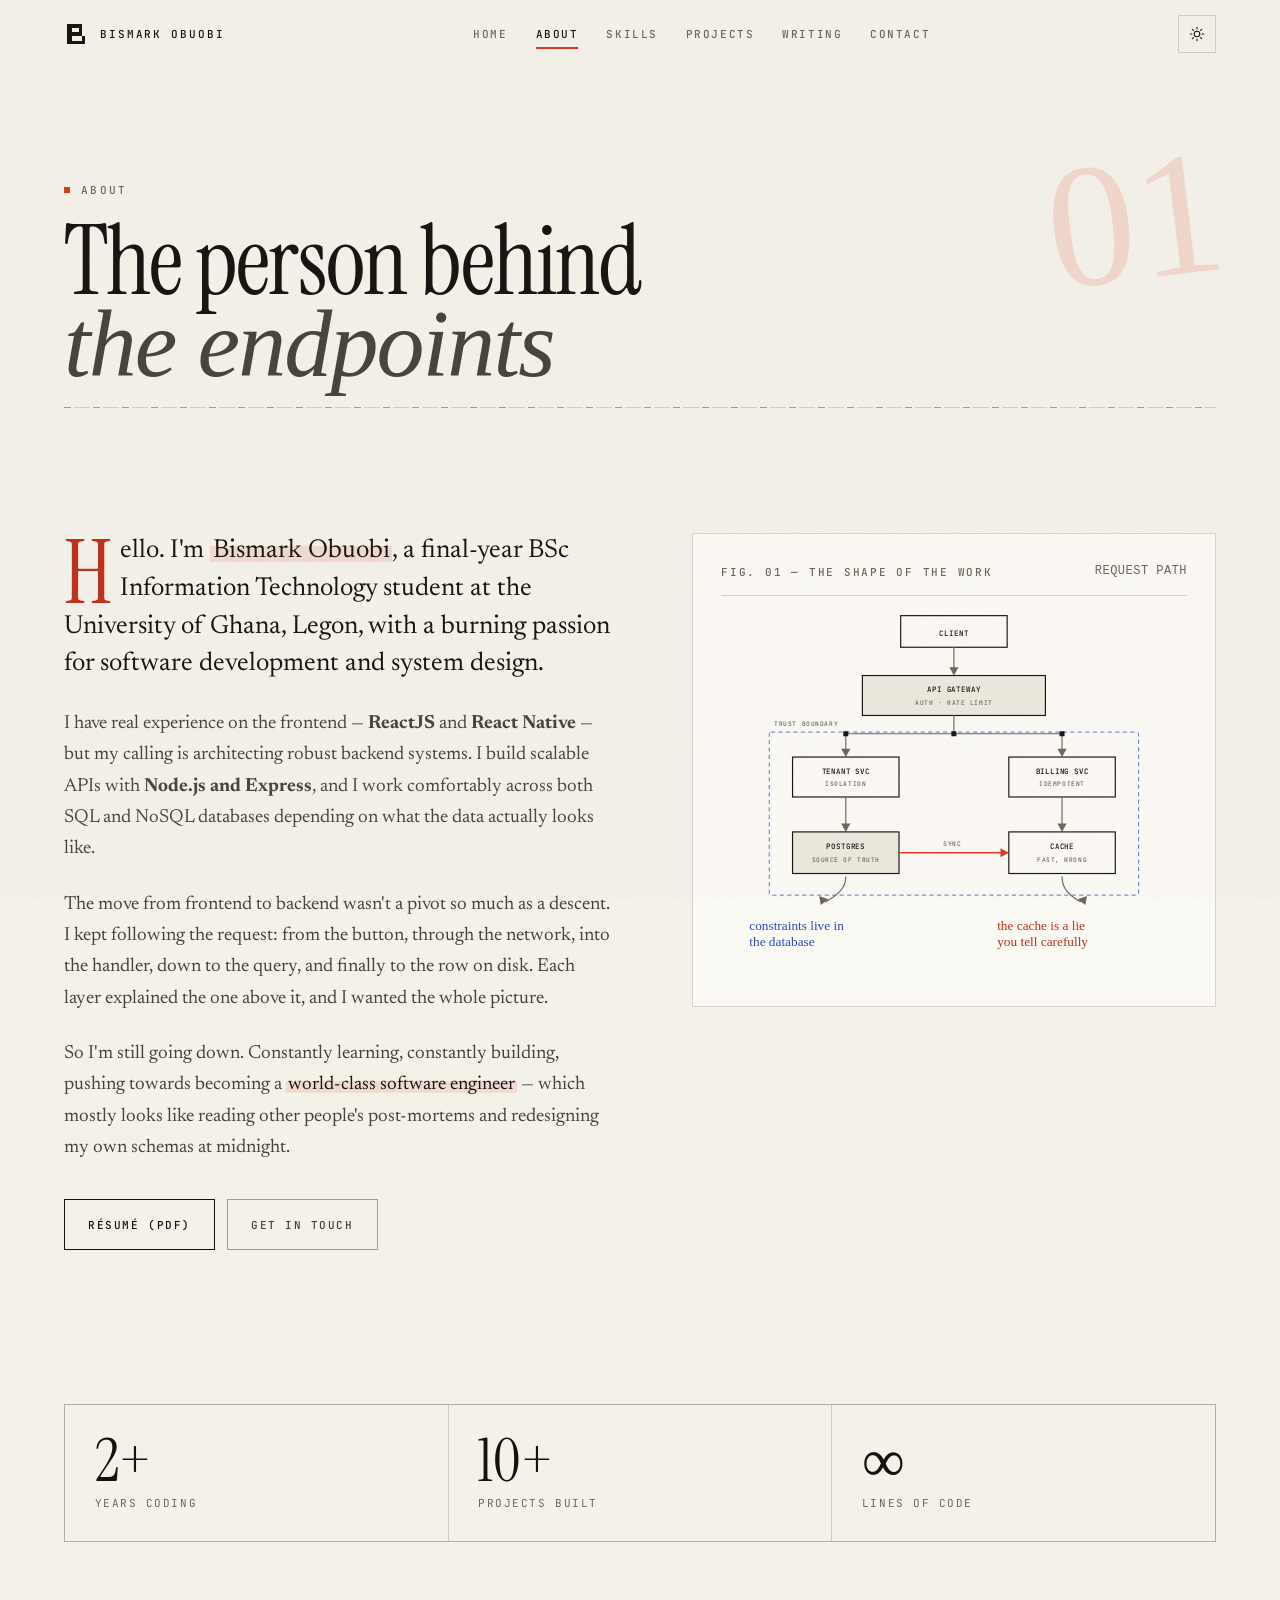
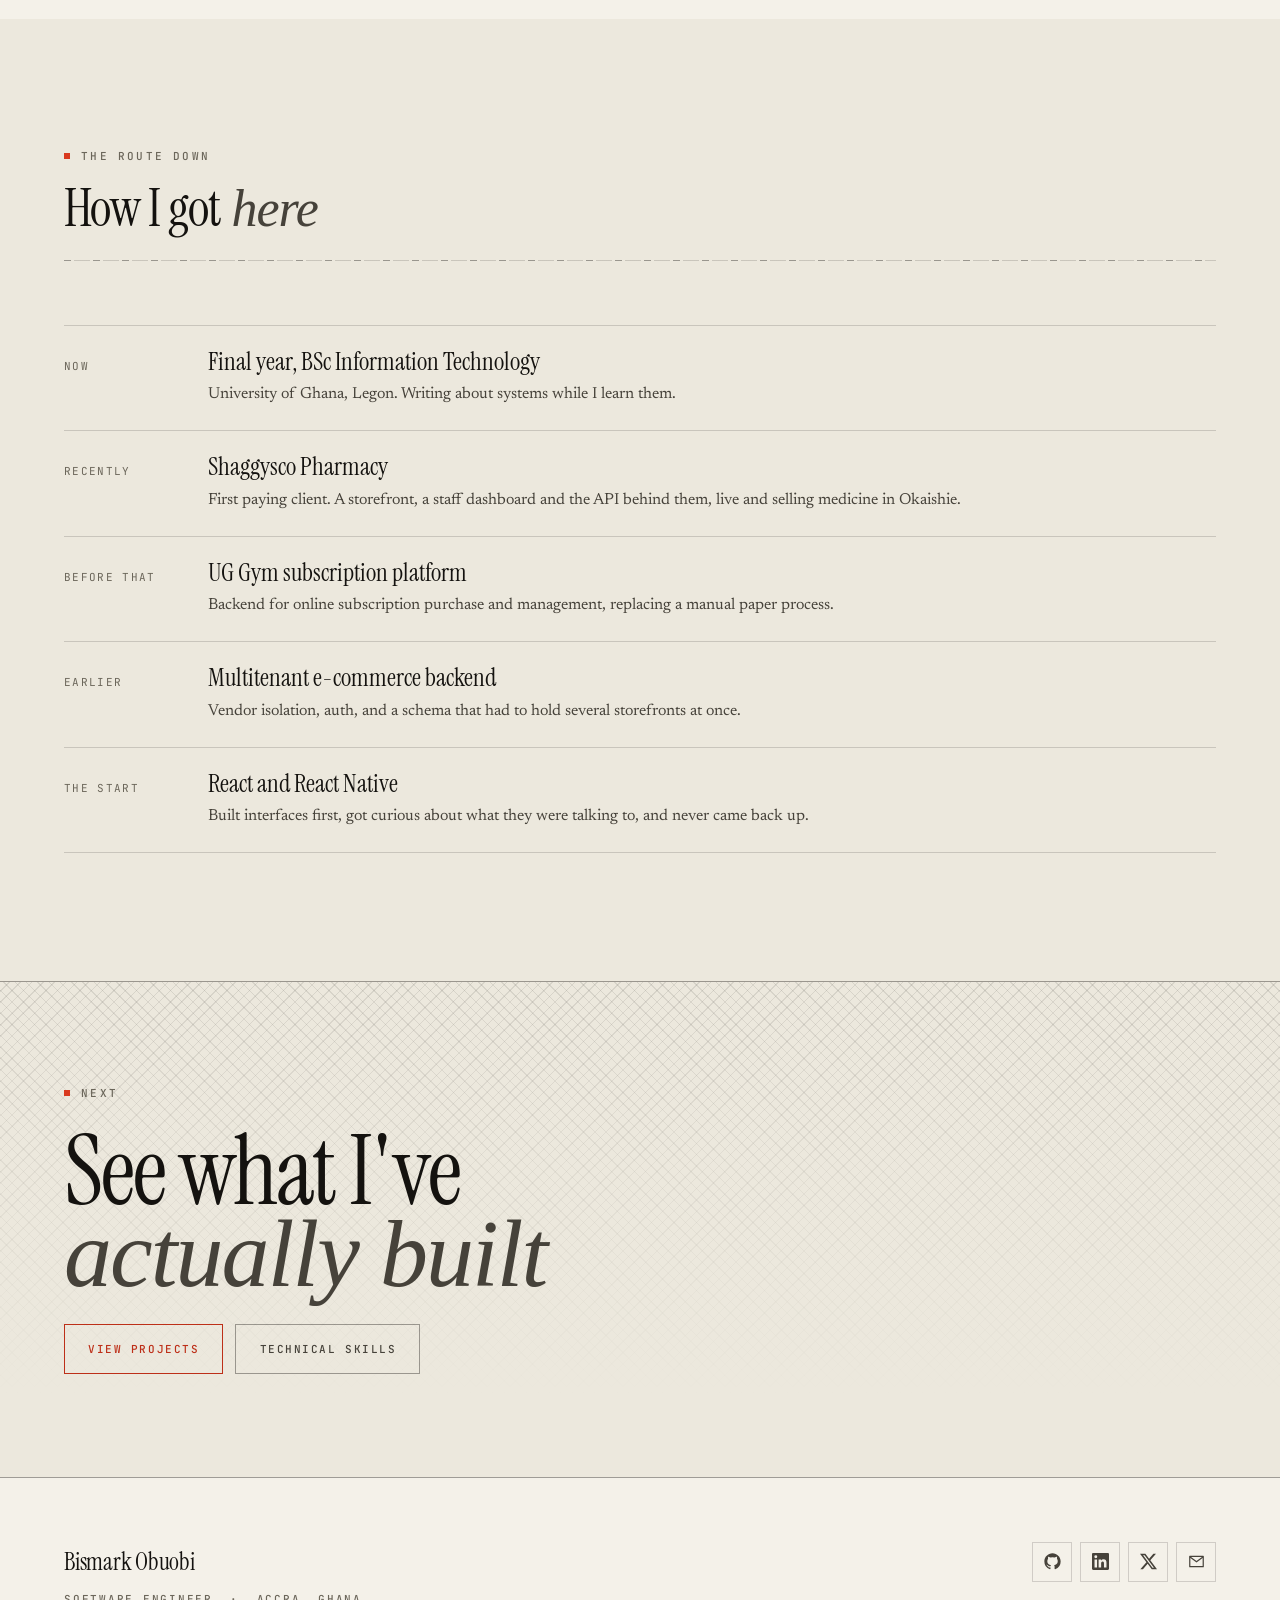
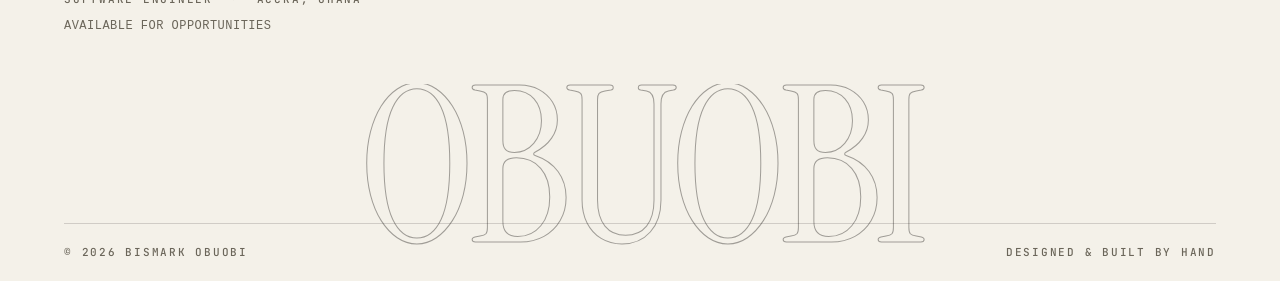
==== commit 905d6b50: "Update about.html to reflect accurate professional title and description" ====
--- a/about.html
+++ b/about.html
@@ -4,14 +4,14 @@
 <meta charset="UTF-8">
 <meta name="viewport" content="width=device-width, initial-scale=1">
 <title>About — Bismark Obuobi</title>
-<meta name="description" content="Bismark Obuobi is a final-year BSc IT student at the University of Ghana and a backend developer focused on APIs, data modelling and system design.">
+<meta name="description" content="Bismark Obuobi is a final-year BSc IT student at the University of Ghana and a software engineer focused on building scallable applications, data modelling and system design.">
 <meta name="author" content="Bismark Obuobi">
 <meta name="theme-color" content="#f4f1e9">
 <link rel="canonical" href="https://www.bismarkobuobi.live/about.html">
 <meta property="og:type" content="profile">
 <meta property="og:url" content="https://www.bismarkobuobi.live/about.html">
 <meta property="og:title" content="About — Bismark Obuobi">
-<meta property="og:description" content="Backend developer and system design enthusiast, studying BSc IT at the University of Ghana.">
+<meta property="og:description" content="Software engineer and system design enthusiast, studying BSc IT at the University of Ghana.">
 <meta name="twitter:card" content="summary">
 <link rel="icon" href="icons/favicon.svg" type="image/svg+xml">
 <link rel="alternate icon" href="icons/favicon.png">
@@ -119,7 +119,7 @@
                     <p>
                         Hello. I'm <span class="highlight">Bismark Obuobi</span>, a
                         final-year BSc Information Technology student at the University of
-                        Ghana, Legon, with a burning passion for backend development and
+                        Ghana, Legon, with a burning passion for software development and
                         system design.
                     </p>
                     <p>
@@ -319,7 +319,7 @@
         <div class="footer-top">
             <div class="footer-blurb">
                 <strong>Bismark Obuobi</strong>
-                <p class="micro">Backend developer &nbsp;·&nbsp; Accra, Ghana</p>
+                <p class="micro">Software engineer &nbsp;·&nbsp; Accra, Ghana</p>
                 <p class="pixel-label">Available for opportunities</p>
             </div>
             <div class="socials">
